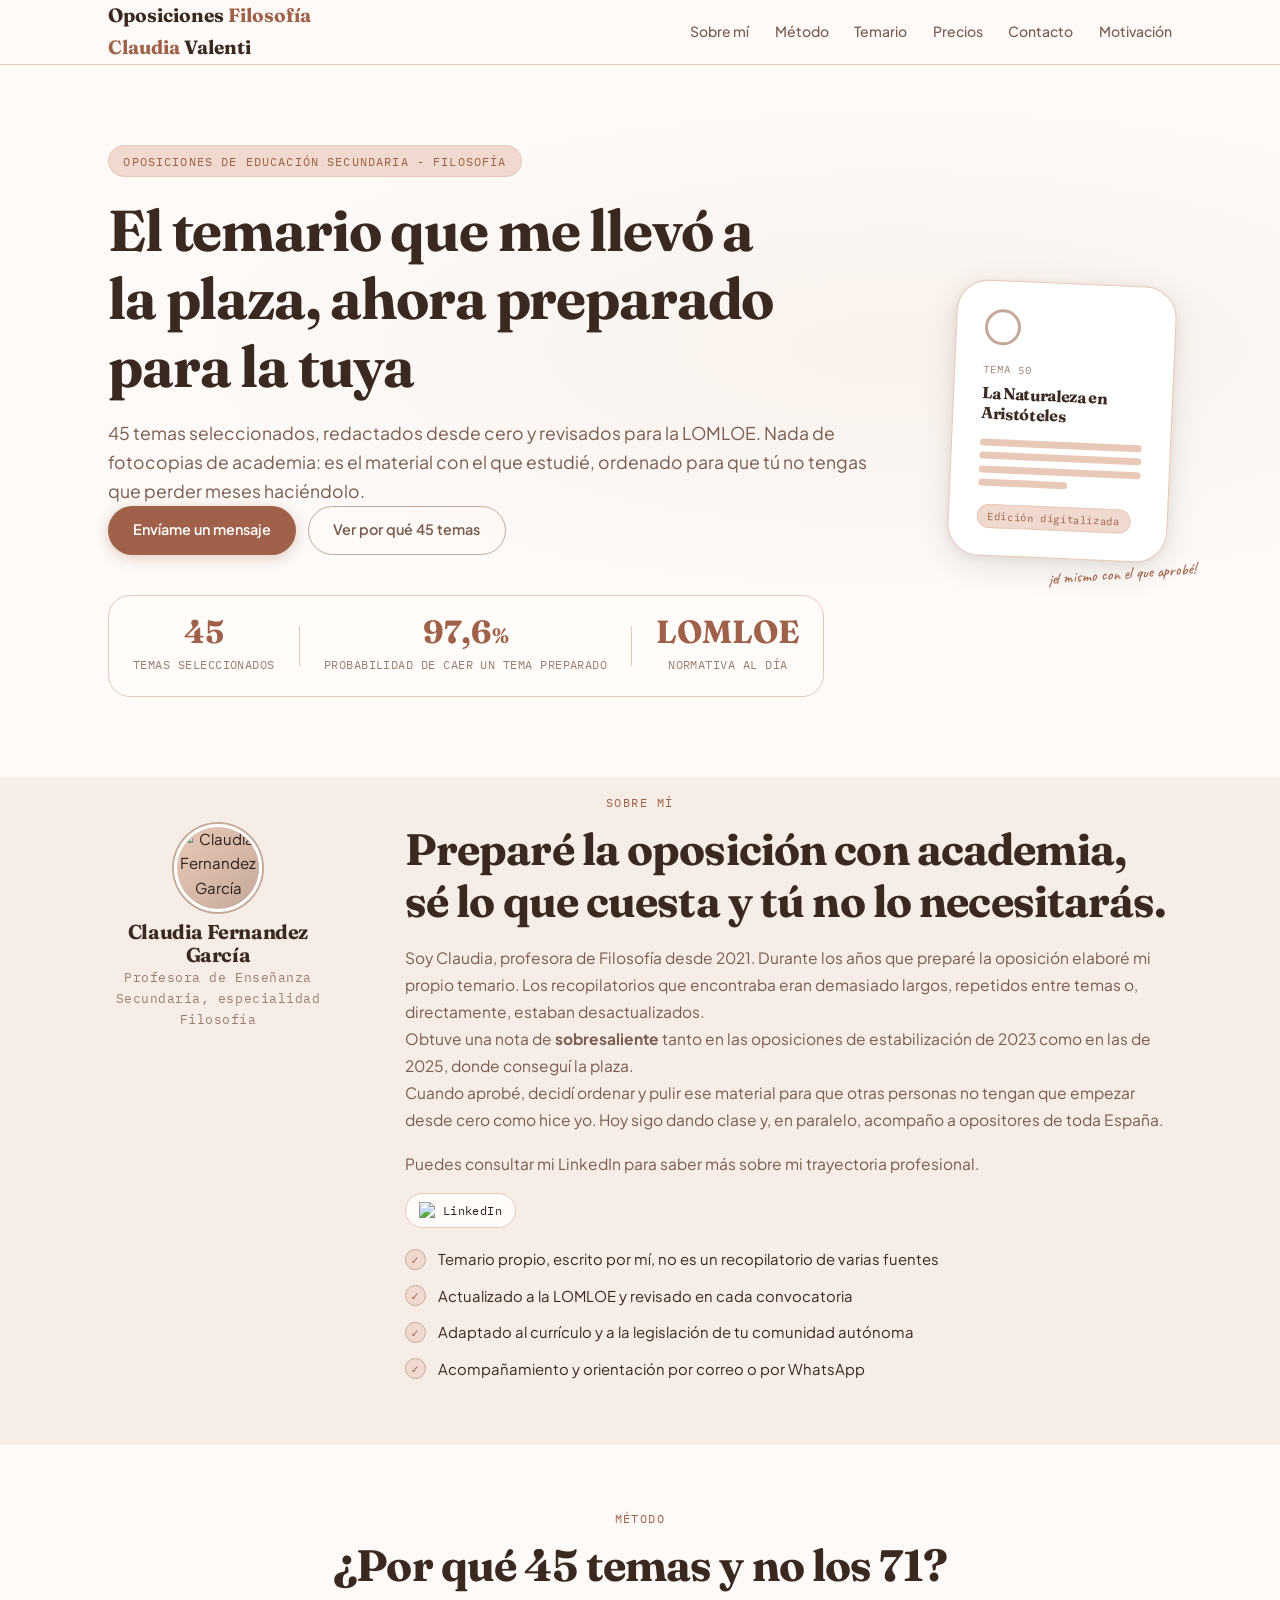
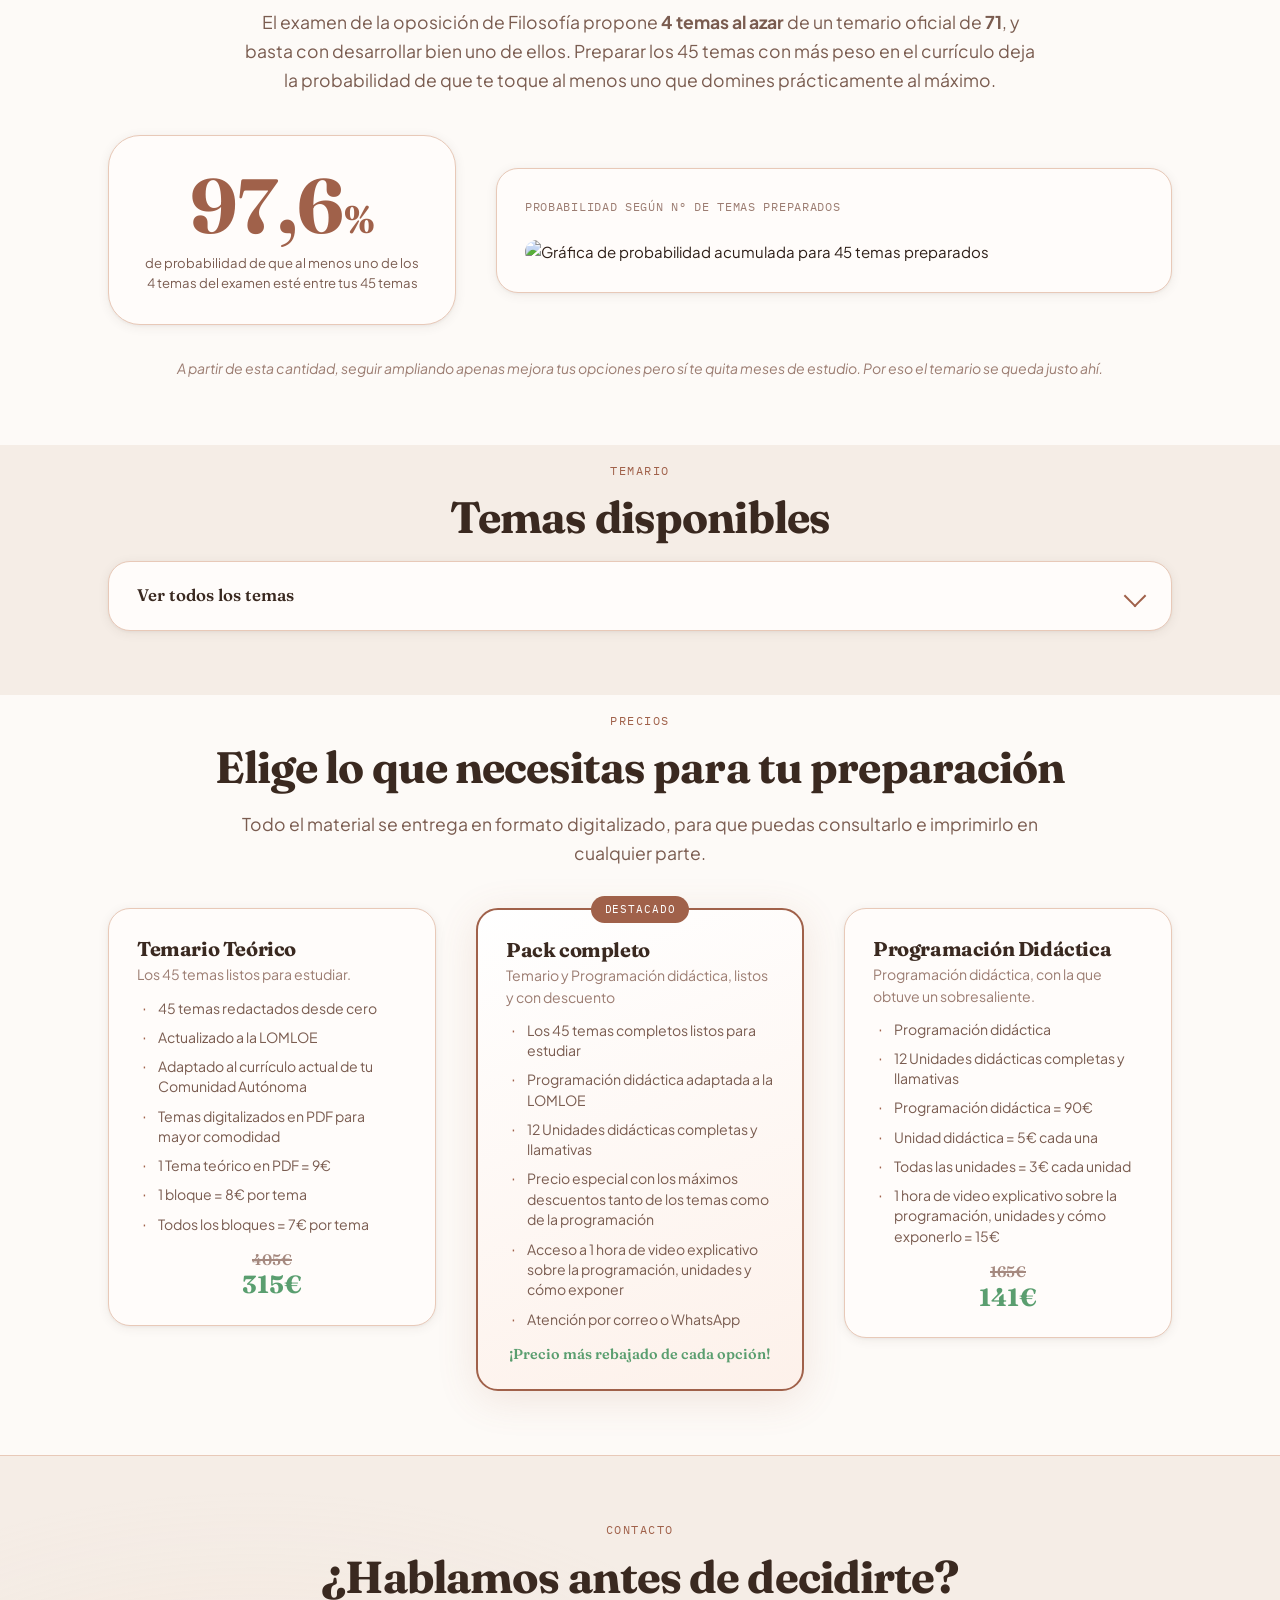
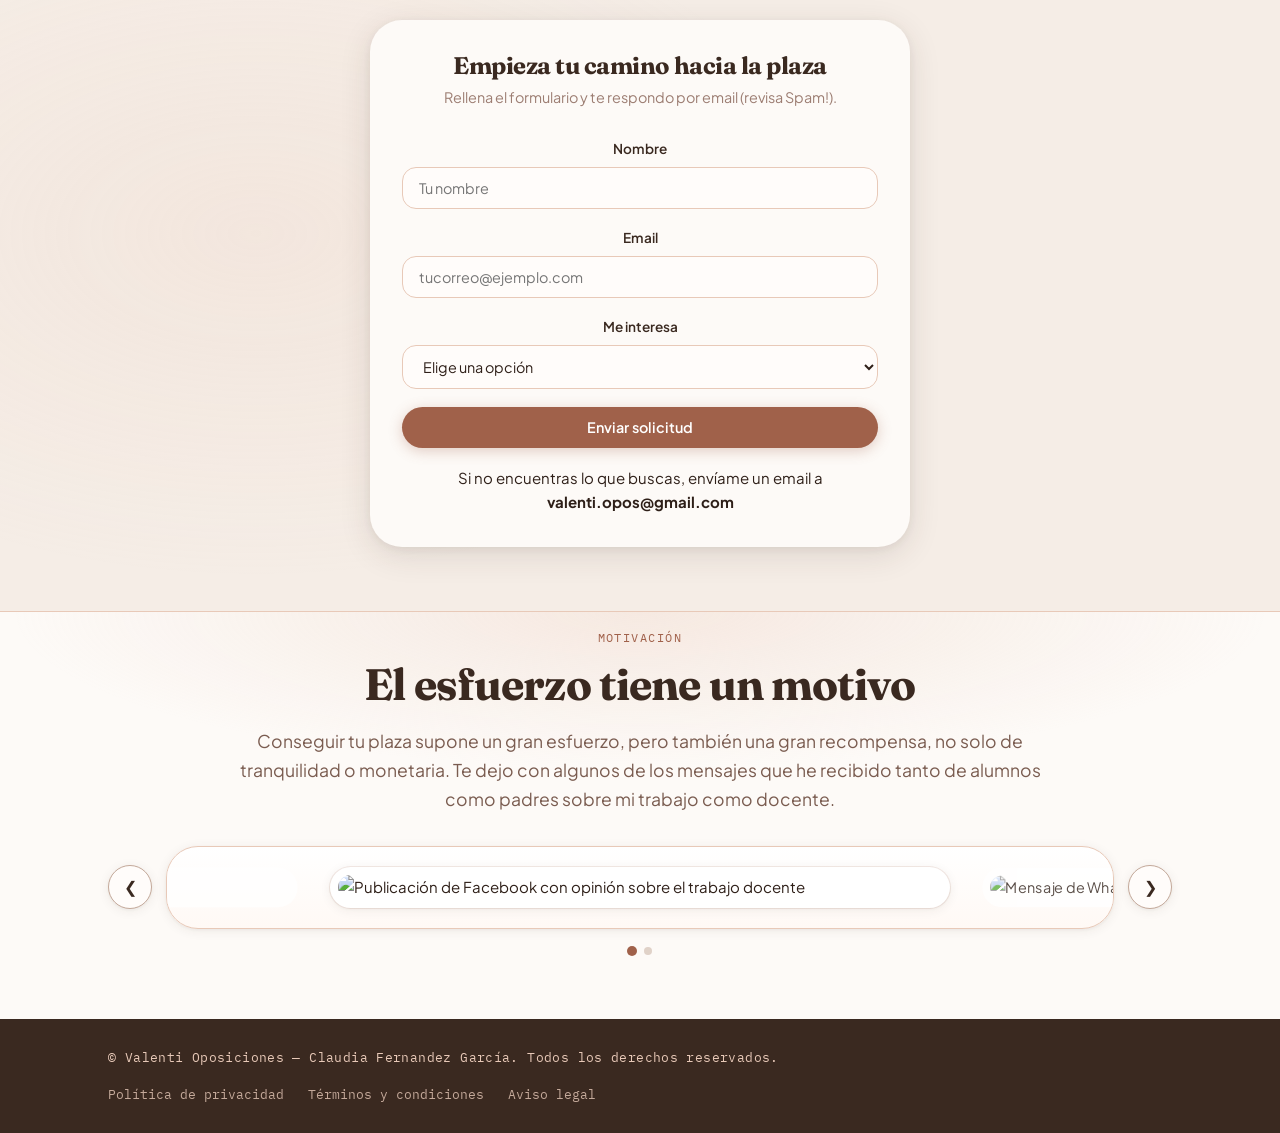
==== index.html @ 6991a74c "form en web" ====
<!DOCTYPE html>
<html lang="es">
<head>
  <meta charset="UTF-8">
  <meta name="viewport" content="width=device-width, initial-scale=1.0">
  <title>Valenti Oposiciones — Temario de Filosofía para Secundaria</title>
  <link rel="icon" type="image/png" href="assets/phi%20favicon.png">
  <link rel="preconnect" href="https://fonts.googleapis.com">
  <link rel="preconnect" href="https://fonts.gstatic.com" crossorigin>
  <link href="https://fonts.googleapis.com/css2?family=Fraunces:ital,opsz,wght@0,9..144,400;0,9..144,600;0,9..144,700;1,9..144,500&family=Plus+Jakarta+Sans:ital,wght@0,400;0,500;0,600;0,700;1,500&family=IBM+Plex+Mono:wght@400;500;600&family=Caveat:wght@500;700&display=swap" rel="stylesheet">
  <link rel="stylesheet" href="styles.css">
</head>
<body>

  <!-- NAVBAR -->
  <header class="navbar">
    <div class="container navbar__inner">
      <a href="#top" class="logo">Oposiciones<span> Filosofía</span><br><span>Claudia</span> Valenti</a>
      <input type="checkbox" id="menu-toggle" class="menu-toggle">
      <label for="menu-toggle" class="hamburger" aria-label="Abrir menú">
        <span></span><span></span><span></span>
      </label>
      <nav class="nav-links">
        <a href="#sobre-mi">Sobre mí</a>
        <a href="#metodo">Método</a>
        <a href="#temario">Temario</a>
        <a href="#precios">Precios</a>
        <a href="#contacto">Contacto</a>
        <a href="#motivacion">Motivación</a>
      </nav>
    </div>
  </header>

  <main>
    <!-- HERO -->
    <section class="hero" id="top">
      <div class="container hero__inner">
        <div class="hero__content">
          <span class="badge">Oposiciones de Educación Secundaria - Filosofía</span>
          <h1 class="hero__title">El temario que me llevó a la plaza, ahora preparado para la tuya</h1>
          <p class="lead">
            45 temas seleccionados, redactados desde cero y revisados para la LOMLOE.
            Nada de fotocopias de academia: es el material con el que estudié,
            ordenado para que tú no tengas que perder meses haciéndolo.
          </p>
          <div class="hero__actions">
            <a href="#contacto" class="btn btn--primary">Envíame un mensaje</a>
            <a href="#metodo" class="btn btn--ghost">Ver por qué 45 temas</a>
          </div>
          <div class="stats">
            <div class="stat">
              <span class="stat__value">45</span>
              <span class="stat__label">temas seleccionados</span>
            </div>
            <div class="stat-divider" aria-hidden="true"></div>
            <div class="stat">
              <span class="stat__value">97,6<small>%</small></span>
              <span class="stat__label">Probabilidad de caer un tema preparado</span>
            </div>
            <div class="stat-divider" aria-hidden="true"></div>
            <div class="stat">
              <span class="stat__value">LOMLOE</span>
              <span class="stat__label">normativa al día</span>
            </div>
          </div>
        </div>

        <div class="hero__visual" aria-hidden="true">
          <div class="ficha ficha--tilted">
            <div class="ficha__ring"></div>
            <span class="ficha__eyebrow">Tema 50</span>
            <h3 class="ficha__title">La Naturaleza en Aristóteles</h3>
            <p class="ficha__lines">
              <span></span><span></span><span></span><span class="short"></span>
            </p>
            <span class="ficha__tag">Edición digitalizada</span>
          </div>
          <span class="hand-note" style="bottom:-1.8rem;right:-1.5rem;transform:rotate(-4deg)">¡el mismo con el que aprobé!</span>
        </div>
      </div>
    </section>

    <!-- SOBRE MÍ -->
    <section class="section section--soft section--tight-top" id="sobre-mi">
      <p class="eyebrow">Sobre Mí</p>
      <div class="container about">
        <div class="about__person">
          <div class="avatar">
            <img src="assets/filoclaus.jpg" alt="Claudia Fernandez García">
          </div>
          <div>
            <h2 class="about__name">Claudia Fernandez García</h2>
            <p class="about__meta">Profesora de Enseñanza Secundaria, especialidad Filosofía</p>
          </div>
        </div>

        <div class="about__content">
          <h2 class="section__title">Preparé la oposición con academia, sé lo que cuesta y tú no lo necesitarás.</h2>
          <p class="about__bio">
            Soy Claudia, profesora de Filosofía desde 2021. Durante los años que
            preparé la oposición elaboré mi propio temario. Los recopilatorios
            que encontraba eran demasiado largos, repetidos entre temas o, directamente,
            estaban desactualizados.<br>
            Obtuve una nota de <b>sobresaliente</b> tanto en las oposiciones de estabilización de 2023
            como en las de 2025, donde conseguí la plaza.<br>
            Cuando aprobé, decidí ordenar y pulir ese material
            para que otras personas no tengan que empezar desde cero como hice yo.
            Hoy sigo dando clase y, en paralelo, acompaño a opositores de toda España.
          </p>
          <p class="about__bio">Puedes consultar mi LinkedIn para saber más sobre mi trayectoria profesional.</p>
          <a class="about__linkedin" href="https://www.linkedin.com/in/claudiafernandezgarcia/" target="_blank" rel="noopener noreferrer">
            <img src="assets/linkedin%20logo.webp" alt="Logo de LinkedIn">
            <span>LinkedIn</span>
          </a>
          <ul class="checklist">
            <li><span class="icon-check" aria-hidden="true">✓</span>Temario propio, escrito por mí, no es un recopilatorio de varias fuentes</li>
            <li><span class="icon-check" aria-hidden="true">✓</span>Actualizado a la LOMLOE y revisado en cada convocatoria</li>
            <li><span class="icon-check" aria-hidden="true">✓</span>Adaptado al currículo y a la legislación de tu comunidad autónoma</li>
            <li><span class="icon-check" aria-hidden="true">✓</span>Acompañamiento y orientación por correo o por WhatsApp</li>
          </ul>
        </div>
      </div>
    </section>

    <!-- MÉTODO -->
    <section class="section" id="metodo">
      <div class="container">
        <p class="eyebrow">Método</p>
        <h2 class="section__title section__title--center">¿Por qué 45 temas y no los 71?</h2>
        <p class="lead lead--center">
          El examen de la oposición de Filosofía propone <strong>4 temas al azar</strong> de
          un temario oficial de <strong>71</strong>, y basta con desarrollar bien uno de ellos.
          Preparar los 45 temas con más peso en el currículo deja la probabilidad de que te toque al menos uno que domines
          prácticamente al máximo.
        </p>

        <div class="probability">
          <div class="highlight-box">
            <span class="highlight-box__figure">97,6<small>%</small></span>
            <span class="highlight-box__caption">de probabilidad de que al menos uno de los<br>4 temas del examen esté entre tus 45 temas</span>
          </div>
          <div class="card">
            <p class="card__label">Probabilidad según nº de temas preparados</p>
            <img
              class="chart-img"
              src="assets/grafica-45-temas.png"
              alt="Gráfica de probabilidad acumulada para 45 temas preparados"
              loading="lazy">
          </div>
        </div>

        <p class="footnote">
          A partir de esta cantidad, seguir ampliando apenas mejora tus opciones
          pero sí te quita meses de estudio. Por eso el temario se queda justo ahí.
        </p>
      </div>
    </section>

    <!-- TEMARIO -->
    <section class="section section--soft section--tight-top" id="temario">
      <div class="container">
        <p class="eyebrow">Temario</p>
        <h2 class="section__title section__title--center">Temas disponibles</h2>

        <details class="temario">
          <summary class="temario__trigger">
            Ver todos los temas
            <span class="temario__arrow" aria-hidden="true"></span>
          </summary>

          <ol class="temario__lista">
            <li class="temario__bloque">Bloque 1</li>
            <li class="tema"><span class="tema__num">3</span><span class="tema__titulo">La comunicación humana y el lenguaje: lenguaje natural y lenguajes formales.</span><span class="tema__check" aria-label="Incluido">✓</span></li>
            <li class="tema"><span class="tema__num">4</span><span class="tema__titulo">Sentido y referencia. Teorías del significado.</span><span class="tema__check" aria-label="Incluido">✓</span></li>

            <li class="temario__bloque">Bloque 2</li>
            <li class="tema"><span class="tema__num">5</span><span class="tema__titulo">De la lógica clásica a la lógica simbólica.</span><span class="tema__check" aria-label="Incluido">✓</span></li>
            <li class="tema"><span class="tema__num">11</span><span class="tema__titulo">Conocimiento y lenguaje: el problema de los conceptos universales.</span><span class="tema__check" aria-label="Incluido">✓</span></li>
            <li class="tema"><span class="tema__num">14</span><span class="tema__titulo">La Metafísica como problema.</span><span class="tema__check" aria-label="Incluido">✓</span></li>
            <li class="tema"><span class="tema__num">17</span><span class="tema__titulo">Las categorías y los diversos sistemas categoriales.</span><span class="tema__check" aria-label="Incluido">✓</span></li>
            <li class="tema"><span class="tema__num">18</span><span class="tema__titulo">Los distintos planteamientos en torno al concepto de sustancia. Valoración crítica del principio de causalidad.</span><span class="tema__check" aria-label="Incluido">✓</span></li>
            <li class="tema"><span class="tema__num">20</span><span class="tema__titulo">El debate histórico en torno a la relación entre la fe y la razón.</span><span class="tema__check" aria-label="Incluido">✓</span></li>
            <li class="tema"><span class="tema__num">24</span><span class="tema__titulo">La antropología como campo de estudio. Diversas concepciones de la antropología.</span><span class="tema__check" aria-label="Incluido">✓</span></li>
            <li class="tema"><span class="tema__num">25</span><span class="tema__titulo">La antropogénesis: naturaleza y cultura.</span><span class="tema__check" aria-label="Incluido">✓</span></li>
            <li class="tema"><span class="tema__num">26</span><span class="tema__titulo">Las distintas concepciones de la Psicología como ciencia.</span><span class="tema__check" aria-label="Incluido">✓</span></li>

            <li class="temario__bloque">Bloque 4</li>
            <li class="tema"><span class="tema__num">32</span><span class="tema__titulo">Origen y naturaleza en la sociedad.</span><span class="tema__check" aria-label="Incluido">✓</span></li>
            <li class="tema"><span class="tema__num">41</span><span class="tema__titulo">Éticas materiales y Éticas formales.</span><span class="tema__check" aria-label="Incluido">✓</span></li>
            <li class="tema"><span class="tema__num">43</span><span class="tema__titulo">Principales problemas éticos en la actividad científica y técnica y en la convivencia social de nuestro tiempo.</span><span class="tema__check" aria-label="Incluido">✓</span></li>

            <li class="temario__bloque">Bloque 5</li>
            <li class="tema"><span class="tema__num">46</span><span class="tema__titulo">La historia de la filosofía como problema filosófico.</span><span class="tema__check" aria-label="Incluido">✓</span></li>
            <li class="tema"><span class="tema__num">47</span><span class="tema__titulo">Los modelos de explicación racional en los presocráticos.</span><span class="tema__check" aria-label="Incluido">✓</span></li>
            <li class="tema"><span class="tema__num">48</span><span class="tema__titulo">El debate ético-político en Sócrates y los sofistas.</span><span class="tema__check" aria-label="Incluido">✓</span></li>
            <li class="tema"><span class="tema__num">49</span><span class="tema__titulo">La justicia en la Polis como objetivo de la filosofía de Platón.</span><span class="tema__check" aria-label="Incluido">✓</span></li>
            <li class="tema"><span class="tema__num">50</span><span class="tema__titulo">La Naturaleza en Aristóteles.</span><span class="tema__check" aria-label="Incluido">✓</span></li>
            <li class="tema"><span class="tema__num">51</span><span class="tema__titulo">El desarrollo de la ciencia en el pensamiento helenístico.</span><span class="tema__check" aria-label="Incluido">✓</span></li>
            <li class="tema"><span class="tema__num">52</span><span class="tema__titulo">La síntesis escolástica de Santo Tomás de Aquino.</span><span class="tema__check" aria-label="Incluido">✓</span></li>
            <li class="tema"><span class="tema__num">53</span><span class="tema__titulo">El nominalismo y la ciencia del siglo XIV.</span><span class="tema__check" aria-label="Incluido">✓</span></li>
            <li class="tema"><span class="tema__num">54</span><span class="tema__titulo">La revolución científica. Galileo y Newton.</span><span class="tema__check" aria-label="Incluido">✓</span></li>
            <li class="tema"><span class="tema__num">55</span><span class="tema__titulo">El método cartesiano.</span><span class="tema__check" aria-label="Incluido">✓</span></li>
            <li class="tema"><span class="tema__num">56</span><span class="tema__titulo">El sujeto ético-político en Spinoza.</span><span class="tema__check" aria-label="Incluido">✓</span></li>
            <li class="tema"><span class="tema__num">57</span><span class="tema__titulo">Ciencia y conocimiento en Leibniz.</span><span class="tema__check" aria-label="Incluido">✓</span></li>
            <li class="tema"><span class="tema__num">58</span><span class="tema__titulo">El empirismo y las ciencias morales: Locke y Hume.</span><span class="tema__check" aria-label="Incluido">✓</span></li>
            <li class="tema"><span class="tema__num">59</span><span class="tema__titulo">El uso teórico de la razón en Kant.</span><span class="tema__check" aria-label="Incluido">✓</span></li>
            <li class="tema"><span class="tema__num">60</span><span class="tema__titulo">El uso práctico de la razón en Kant.</span><span class="tema__check" aria-label="Incluido">✓</span></li>

            <li class="temario__bloque">Bloque 6</li>
            <li class="tema"><span class="tema__num">61</span><span class="tema__titulo">La filosofía de Hegel: sujeto, sistema y estado.</span><span class="tema__check" aria-label="Incluido">✓</span></li>
            <li class="tema"><span class="tema__num">62</span><span class="tema__titulo">El positivismo y el avance científico del siglo XIX.</span><span class="tema__check" aria-label="Incluido">✓</span></li>
            <li class="tema"><span class="tema__num">63</span><span class="tema__titulo">La crítica de Marx al capitalismo y su influjo en la historia del pensamiento occidental.</span><span class="tema__check" aria-label="Incluido">✓</span></li>
            <li class="tema"><span class="tema__num">64</span><span class="tema__titulo">Nietzsche y la crisis de la cultura occidental.</span><span class="tema__check" aria-label="Incluido">✓</span></li>
            <li class="tema"><span class="tema__num">65</span><span class="tema__titulo">La fenomenología de E. Husserl.</span><span class="tema__check" aria-label="Incluido">✓</span></li>
            <li class="tema"><span class="tema__num">66</span><span class="tema__titulo">Freud: el psicoanálisis como crítica de la cultura occidental.</span><span class="tema__check" aria-label="Incluido">✓</span></li>
            <li class="tema"><span class="tema__num">67</span><span class="tema__titulo">El problema del ser en Heidegger y en las filosofías de la existencia.</span><span class="tema__check" aria-label="Incluido">✓</span></li>
            <li class="tema"><span class="tema__num">68</span><span class="tema__titulo">L. Wittgenstein y B. Russell: la corriente analítica de la filosofía.</span><span class="tema__check" aria-label="Incluido">✓</span></li>
            <li class="tema"><span class="tema__num">69</span><span class="tema__titulo">Razón y sociedad en la escuela de Frankfurt y en K.R. Popper.</span><span class="tema__check" aria-label="Incluido">✓</span></li>
            <li class="tema"><span class="tema__num">70</span><span class="tema__titulo">Ortega y Gasset y la filosofía del exilio español.</span><span class="tema__check" aria-label="Incluido">✓</span></li>
            <li class="tema"><span class="tema__num">71</span><span class="tema__titulo">La filosofía de "fin de siglo": hermenéutica y postmodernidad.</span><span class="tema__check" aria-label="Incluido">✓</span></li>
          </ol>
        </details>
      </div>
    </section>

    <!-- PRECIOS -->
    <section class="section section--tight-top" id="precios">
      <div class="container">
        <p class="eyebrow">Precios</p>
        <h2 class="section__title section__title--center">Elige lo que necesitas para tu preparación</h2>
        <p class="lead lead--center">
          Todo el material se entrega en formato digitalizado, para que puedas
          consultarlo e imprimirlo en cualquier parte.
        </p>
        <div class="pricing-grid">
          <article class="card">
            <h3 class="card__name">Temario Teórico</h3>
            <p class="card__desc">Los 45 temas listos para estudiar.</p>
            <ul class="feature-list">
              <li>45 temas redactados desde cero</li>
              <li>Actualizado a la LOMLOE</li>
              <li>Adaptado al currículo actual de tu Comunidad Autónoma</li>
              <li>Temas digitalizados en PDF para mayor comodidad</li>
              <li>1 Tema teórico en PDF = 9€</li>
              <li>1 bloque = 8€ por tema</li>
              <li>Todos los bloques = 7€ por tema</li>
            </ul>
            <p class="price price--old">405€</p>
            <p class="price price--new">315€</p>
          </article>

          <article class="card card--featured">
            <span class="card__badge">Destacado</span>
            <h3 class="card__name">Pack completo</h3>
            <p class="card__desc">Temario y Programación didáctica, listos y con descuento</p>
            <ul class="feature-list">
              <li>Los 45 temas completos listos para estudiar</li>
              <li>Programación didáctica adaptada a la LOMLOE</li>
              <li>12 Unidades didácticas completas y llamativas</li>
              <li>Precio especial con los máximos descuentos tanto de los temas como de la programación</li>
              <li>Acceso a 1 hora de video explicativo sobre la programación, unidades y cómo exponer</li>
              <li>Atención por correo o WhatsApp</li>
            </ul>
            <p class="price price--highlight">¡Precio más rebajado de cada opción!</p>
          </article>

          <article class="card">
            <h3 class="card__name">Programación Didáctica</h3>
            <p class="card__desc">Programación didáctica, con la que obtuve un sobresaliente.</p>
            <ul class="feature-list">
              <li>Programación didáctica</li>
              <li>12 Unidades didácticas completas y llamativas</li>
              <li>Programación didáctica = 90€</li>
              <li>Unidad didáctica = 5€ cada una</li>
              <li>Todas las unidades = 3€ cada unidad</li>
              <li>1 hora de video explicativo sobre la programación, unidades y cómo exponerlo = 15€</li>
            </ul>
            <p class="price price--old">165€</p>
            <p class="price price--new">141€</p>
          </article>
        </div>
      </div>
    </section>

    <!-- CONTACTO -->
    <section class="contacto" id="contacto">
      <div class="container contacto__inner">
        <p class="eyebrow">Contacto</p>
        <h2 class="contacto__title">¿Hablamos antes de decidirte?</h2>

        <div class="contacto__form-panel">
          <div class="modal">
            <div id="modal-form-wrap">
              <h2 class="modal__title modal__title--center">Empieza tu camino hacia la plaza</h2>
              <p class="modal__subtitle">Rellena el formulario y te respondo por email (revisa Spam!).</p>

              <form
                id="contacto-form"
                action="https://api.web3forms.com/submit"
                method="POST"
                class="modal-form"
              >
                <div class="form-group">
                  <label for="f-nombre">Nombre</label>
                  <input type="text" id="f-nombre" name="nombre" placeholder="Tu nombre" required>
                </div>
                <div class="form-group">
                  <label for="f-email">Email</label>
                  <input type="email" id="f-email" name="email" placeholder="tucorreo@ejemplo.com" required>
                </div>
                <div class="form-group">
                  <label for="f-interes">Me interesa</label>
                  <select id="f-interes" name="producto" required>
                    <option value="" disabled selected hidden>Elige una opción</option>
                    <option value="Temario">Temario completo</option>
                    <option value="programación">Programación Didáctica</option>
                    <option value="Pack completo">Pack completo</option>
                    <option value="Otro">Otro</option>
                  </select>
                </div>
                <div class="form-group" id="f-comentario-group" style="display: none;">
                  <label for="f-comentario">Comentario</label>
                  <textarea id="f-comentario" name="comentario" rows="4" maxlength="500" placeholder="Escribe aquí cualquier detalle adicional..."></textarea>
                  <span class="form-counter" id="f-comentario-counter">0 / 500</span>
                </div>
                <input type="hidden" name="access_key" value="316674b7-7df1-4888-a75e-f0556bceaf0a">
                <input type="hidden" name="subject" value="Nueva solicitud — OposFilosofía">
                <button type="submit" class="btn btn--primary btn--full" id="btn-submit">Enviar solicitud</button>
                <p class="form-group__label">Si no encuentras lo que buscas, envíame un email a <strong>valenti.opos@gmail.com</strong></p>
              </form>
            </div>

            <div class="modal-confirm" id="modal-confirm" style="display:none;">
              <div class="modal-confirm__icon">✓</div>
              <h2 class="modal__title">¡Mensaje enviado!</h2>
              <p class="modal__subtitle">Te respondo por correo con toda la información sobre tu selección (revisa Spam!).</p>
              <button type="button" class="btn btn--primary btn--full" style="margin-top:1rem;" onclick="document.getElementById('modal-form-wrap').style.display='block'; document.getElementById('modal-confirm').style.display='none'; document.getElementById('contacto-form').reset(); document.getElementById('btn-submit').textContent='Enviar solicitud'; document.getElementById('btn-submit').disabled=false; document.getElementById('f-interes').value=''; document.getElementById('f-comentario-group').style.display='none'; document.getElementById('f-comentario').value=''; document.getElementById('f-comentario-counter').textContent='0 / 500';">Cerrar</button>
            </div>
          </div>
        </div>
      </div>
    </section>

    <!-- MOTIVACIÓN -->
    <section class="section section--soft section--tight-top motivation" id="motivacion">
      <div class="container">
        <p class="eyebrow">Motivación</p>
        <h2 class="section__title section__title--center">El esfuerzo tiene un motivo</h2>
        <p class="lead lead--center">
          Conseguir tu plaza supone un gran esfuerzo, pero también una gran recompensa, no solo de tranquilidad o monetaria.
          Te dejo con algunos de los mensajes que he recibido tanto de alumnos como padres sobre mi trabajo como docente.
        </p>

        <div class="carousel" aria-label="Carrusel de opiniones recibidas">
          <button type="button" class="carousel__btn carousel__btn--prev" id="carousel-prev" aria-label="Imagen anterior">&#10094;</button>
          <div class="carousel__viewport" id="carousel-viewport">
            <div class="carousel__track" id="carousel-track">
              <figure class="carousel__item" data-index="1">
                <img src="assets/Facebook clau opinion.png" alt="Publicación de Facebook con opinión sobre el trabajo docente">
              </figure>
              <figure class="carousel__item" data-index="2">
                <img src="assets/wasap clau opinion.png" alt="Mensaje de WhatsApp con opinión sobre el trabajo docente">
              </figure>
            </div>
          </div>
          <button type="button" class="carousel__btn carousel__btn--next" id="carousel-next" aria-label="Imagen siguiente">&#10095;</button>
          <div class="carousel__dots" id="carousel-dots">
            <button class="carousel__dot carousel__dot--active" data-slide="0" aria-label="Ir a imagen 1"></button>
            <button class="carousel__dot" data-slide="1" aria-label="Ir a imagen 2"></button>
          </div>
        </div>
      </div>
    </section>
  </main>

  <!-- FOOTER -->
  <footer class="footer">
    <div class="container footer__inner">
      <p>&copy; Valenti Oposiciones — Claudia Fernandez García. Todos los derechos reservados.</p>
      <div class="footer__links">
        <a href="#">Política de privacidad</a>
        <a href="#">Términos y condiciones</a>
        <a href="#">Aviso legal</a>
      </div>
    </div>
  </footer>

  <script>
    // Active nav highlight
    const navLinks = document.querySelectorAll('.nav-links a');
    const sections = Array.from(document.querySelectorAll('main section[id], section[id]'));
    const setActiveNav = () => {
      let current = 'top';
      const offset = window.innerHeight * 0.28;
      sections.forEach(s => { if (s.getBoundingClientRect().top <= offset) current = s.id; });
      navLinks.forEach(a => a.classList.toggle('active', a.getAttribute('href') === `#${current}`));
    };
    window.addEventListener('scroll', setActiveNav, { passive: true });
    window.addEventListener('load', setActiveNav);
    window.addEventListener('resize', setActiveNav);

    // Contact form
    const form      = document.getElementById('contacto-form');
    const formWrap  = document.getElementById('modal-form-wrap');
    const confirm   = document.getElementById('modal-confirm');
    const btnSubmit = document.getElementById('btn-submit');
    const select    = document.getElementById('f-interes');
    const textarea  = document.getElementById('f-comentario');
    const textareaGroup = document.getElementById('f-comentario-group');
    const counter   = document.getElementById('f-comentario-counter');

    function toggleComentario() {
      const show = select.value === 'Otro';
      textareaGroup.style.display = show ? 'flex' : 'none';
      textarea.required = show;
      if (!show) {
        textarea.value = '';
        counter.textContent = '0 / 500';
      }
    }

    textarea.addEventListener('input', () => {
      counter.textContent = `${textarea.value.length} / 500`;
    });

    select.addEventListener('change', toggleComentario);
    toggleComentario();

    form.addEventListener('submit', async e => {
      e.preventDefault();
      btnSubmit.textContent = 'Enviando...';
      btnSubmit.disabled = true;
      try {
        const res = await fetch(form.action, { method: 'POST', body: new FormData(form), headers: { 'Accept': 'application/json' } });
        if (res.ok) {
          formWrap.style.display = 'none';
          confirm.style.display  = 'block';
          form.reset();
          toggleComentario();
        } else {
          btnSubmit.textContent = 'Error al enviar. Inténtalo de nuevo.';
          btnSubmit.disabled = false;
        }
      } catch {
        btnSubmit.textContent = 'Error de conexión. Inténtalo de nuevo.';
        btnSubmit.disabled = false;
      }
    });


  </script>

  <script>
    // Carousel
    (function () {
      const track    = document.getElementById('carousel-track');
      const viewport = document.getElementById('carousel-viewport');
      const prevBtn  = document.getElementById('carousel-prev');
      const nextBtn  = document.getElementById('carousel-next');
      const dotsEl   = document.getElementById('carousel-dots');
      if (!track || !viewport) return;

      const realItems = Array.from(track.querySelectorAll('.carousel__item'));
      const total     = realItems.length;
      if (!total) return;

      // Clone first/last for infinite loop
      const firstClone = realItems[0].cloneNode(true);
      const lastClone  = realItems[total - 1].cloneNode(true);
      [firstClone, lastClone].forEach(c => { c.setAttribute('aria-hidden', 'true'); });
      track.insertBefore(lastClone, realItems[0]);
      track.appendChild(firstClone);

      const items = Array.from(track.querySelectorAll('.carousel__item'));
      let current = 1, autoTimer = null, resetTimer = null, initialized = false;

      const logicalIdx = p => p <= 0 ? total - 1 : p >= total + 1 ? 0 : p - 1;

      function scrollTo(idx, smooth) {
        const item = items[idx];
        if (!item) return;
        const maxLeft  = Math.max(0, track.scrollWidth - viewport.clientWidth);
        const itemW    = item.getBoundingClientRect().width || item.offsetWidth;
        const target   = Math.max(0, Math.min(item.offsetLeft - (viewport.clientWidth - itemW) / 2, maxLeft));
        requestAnimationFrame(() => viewport.scrollTo({ left: target, behavior: smooth === false ? 'auto' : 'smooth' }));
      }

      function markState() {
        const active = logicalIdx(current);
        items.forEach((item, i) => {
          const li = logicalIdx(i);
          item.classList.toggle('carousel__item--active', i === current);
          item.classList.toggle('carousel__item--adjacent', li === (active - 1 + total) % total || li === (active + 1) % total);
        });
        if (dotsEl) {
          dotsEl.querySelectorAll('.carousel__dot').forEach((d, i) => d.classList.toggle('carousel__dot--active', i === active));
        }
      }

      function settleEdge(idx) {
        if (resetTimer) clearTimeout(resetTimer);
        if (idx === 0)         resetTimer = setTimeout(() => { current = total;     scrollTo(current, false); markState(); }, 620);
        else if (idx === total + 1) resetTimer = setTimeout(() => { current = 1;    scrollTo(current, false); markState(); }, 620);
      }

      function goTo(idx, smooth) {
        current = idx;
        scrollTo(current, smooth);
        markState();
        settleEdge(current);
      }

      function initCarousel() {
        if (initialized) return;
        initialized = true;
        requestAnimationFrame(() => { goTo(1, false); requestAnimationFrame(() => goTo(1, false)); });
      }

      const startAuto = () => { stopAuto(); autoTimer = setInterval(() => goTo(current + 1), 6500); };
      const stopAuto  = () => { if (autoTimer) { clearInterval(autoTimer); autoTimer = null; } };

      prevBtn.addEventListener('click', () => { goTo(current - 1, true); stopAuto(); startAuto(); });
      nextBtn.addEventListener('click', () => { goTo(current + 1, true); stopAuto(); startAuto(); });
      if (dotsEl) dotsEl.querySelectorAll('.carousel__dot').forEach((d, i) => d.addEventListener('click', () => { goTo(i + 1, true); stopAuto(); startAuto(); }));

      viewport.addEventListener('mouseenter', stopAuto);
      viewport.addEventListener('mouseleave', startAuto);
      window.addEventListener('resize', () => { if (initialized) scrollTo(current, false); });

      const imgs = Array.from(track.querySelectorAll('img'));
      let pending = imgs.length;
      if (pending) {
        imgs.forEach(img => {
          if (img.complete) { if (!--pending) initCarousel(); }
          else img.addEventListener('load', () => { if (!--pending) initCarousel(); }, { once: true });
        });
      } else initCarousel();

      window.addEventListener('load', () => { initCarousel(); startAuto(); }, { once: true });
    })();
  </script>
</body>
</html>
---- styles.css ----
/* =====================================================
   OposFilosofía — Hoja de estilos (simplificada)
   ===================================================== */

/* ── TOKENS ── */
:root {
  --clr-bg:        #FDFAF7;
  --clr-bg-soft:   #F5EDE6;
  --clr-bg-card:   #FFFCFA;
  --clr-rose:      #E8C9B8;
  --clr-rose-mid:  #C4A99A;
  --clr-brown:     #7A5C50;
  --clr-brown-dk:  #3A2920;
  --clr-text:      #2E1F18;
  --clr-muted:     #9C7D72;
  --clr-accent:    #A0614A;
  --clr-accent-lt: #F0D9CE;
  --clr-green:     #5A9E6F;

  --ff-display: 'Fraunces', Georgia, serif;
  --ff-body:    'Plus Jakarta Sans', system-ui, sans-serif;
  --ff-hand:    'Caveat', cursive;
  --ff-mono:    'IBM Plex Mono', monospace;

  --radius-sm: 6px;
  --radius-md: 14px;
  --radius-lg: 22px;
  --radius-xl: 32px;

  --shadow-card: 0 2px 12px rgba(58,41,32,.07), 0 1px 3px rgba(58,41,32,.05);
  --shadow-lift: 0 8px 32px rgba(58,41,32,.12), 0 2px 8px rgba(58,41,32,.06);

  --max-w: 1160px;
  --gap:   clamp(1.5rem, 4vw, 2.5rem);
}

/* ── RESET ── */
*, *::before, *::after { box-sizing: border-box; margin: 0; padding: 0; }
html {
  scroll-behavior: smooth;
  scroll-padding-top: 88px;
  -webkit-text-size-adjust: 100%;
}
section[id] { scroll-margin-top: 88px; }
body {
  font-family: var(--ff-body);
  background: var(--clr-bg);
  color: var(--clr-text);
  font-size: clamp(15px, 1.1vw, 17px);
  line-height: 1.65;
  -webkit-font-smoothing: antialiased;
}
img, svg { display: block; max-width: 100%; }
a { color: inherit; text-decoration: none; }
ul { list-style: none; }

/* ── UTILIDADES ── */
.container {
  width: min(var(--max-w), 100%);
  margin-inline: auto;
  padding-inline: clamp(1.25rem, 5vw, 3rem);
}

.short { width: 55% !important; } /* helper para ficha */

/* ── TIPOGRAFÍA ── */
h1, h2, h3 {
  font-family: var(--ff-display);
  font-weight: 700;
  line-height: 1.18;
  color: var(--clr-brown-dk);
  letter-spacing: -.02em;
}
.section__title { font-size: clamp(1.75rem, 3.5vw, 2.75rem); }
.section__title--center { text-align: center; }

/* Eyebrow: siempre centrado en esta web */
.eyebrow {
  font-family: var(--ff-mono);
  font-size: .72rem;
  letter-spacing: .13em;
  text-transform: uppercase;
  color: var(--clr-accent);
  display: block;
  text-align: center;
  margin-bottom: .75rem;
}

/* Lead — texto de apoyo bajo títulos */
.lead {
  font-size: clamp(.95rem, 1.4vw, 1.1rem);
  color: var(--clr-brown);
  max-width: 62ch;
  margin-top: 1rem;
}
.lead--center { margin-inline: auto; text-align: center; }

.footnote {
  text-align: center;
  font-size: .88rem;
  color: var(--clr-muted);
  margin-top: 2rem;
  font-style: italic;
}

/* ── BOTONES ── */
.btn {
  display: inline-flex;
  align-items: center;
  gap: .55rem;
  font-family: var(--ff-body);
  font-size: .9rem;
  font-weight: 600;
  padding: .73rem 1.55rem;
  border-radius: 100px;
  cursor: pointer;
  border: none;
  transition: transform .18s, box-shadow .18s, background .18s;
  white-space: nowrap;
}
.btn:hover  { transform: translateY(-1px); }
.btn:active { transform: translateY(0); }
.btn:disabled { opacity: .6; cursor: not-allowed; transform: none; }

.btn--primary {
  background: var(--clr-accent);
  color: #fff;
  box-shadow: 0 3px 14px rgba(160,97,74,.3);
}
.btn--primary:hover { background: var(--clr-brown); box-shadow: 0 5px 20px rgba(122,92,80,.35); }

.btn--ghost {
  background: transparent;
  color: var(--clr-brown);
  border: 1.5px solid var(--clr-rose-mid);
}
.btn--ghost:hover { background: var(--clr-bg-soft); border-color: var(--clr-brown); }

.btn--full { width: 100%; justify-content: center; }

/* ── BADGE ── */
.badge {
  display: inline-block;
  font-family: var(--ff-mono);
  font-size: .72rem;
  letter-spacing: .1em;
  text-transform: uppercase;
  color: var(--clr-accent);
  background: var(--clr-accent-lt);
  border: 1px solid var(--clr-rose);
  border-radius: 100px;
  padding: .35rem .9rem;
  margin-bottom: 1.25rem;
}

/* ── SECCIONES ── */
.section { padding-block: 4rem; }
.section--soft { background: var(--clr-bg-soft); }
.section--tight-top { padding-top: 1rem; }

/* ── CARD (base compartida por pricing y gráfica) ── */
.card {
  background: var(--clr-bg-card);
  border: 1px solid var(--clr-rose);
  border-radius: var(--radius-lg);
  padding: 1.75rem;
  box-shadow: var(--shadow-card);
  transition: box-shadow .2s, transform .2s;
}
.card:hover { box-shadow: var(--shadow-lift); transform: translateY(-2px); }

.card__label {
  font-family: var(--ff-mono);
  font-size: .72rem;
  letter-spacing: .06em;
  text-transform: uppercase;
  color: var(--clr-muted);
  margin-bottom: 1.5rem;
}
.chart-img {
  width: 100%;
  height: auto;
  display: block;
  border-radius: var(--radius-md);
}

/* ── HIGHLIGHT BOX (cifra grande destacada) ── */
.highlight-box {
  background: var(--clr-bg-card);
  border: 1.5px solid var(--clr-rose);
  border-radius: var(--radius-xl);
  padding: 2rem 2.25rem;
  text-align: center;
  min-width: 220px;
  box-shadow: var(--shadow-card);
}
.highlight-box__figure {
  display: block;
  font-family: var(--ff-display);
  font-size: clamp(3.5rem, 6vw, 5rem);
  font-weight: 700;
  color: var(--clr-accent);
  line-height: 1;
  margin-bottom: .5rem;
}
.highlight-box__figure small { font-size: .5em; }
.highlight-box__caption {
  font-size: .82rem;
  color: var(--clr-brown);
  line-height: 1.5;
  display: block;
}

/* ─────────────────────────────────
   NAVBAR
───────────────────────────────── */
.navbar {
  position: sticky;
  top: 0;
  z-index: 100;
  background: rgba(253,250,247,.88);
  backdrop-filter: blur(12px);
  -webkit-backdrop-filter: blur(12px);
  border-bottom: 1px solid var(--clr-rose);
}
.navbar__inner {
  display: flex;
  align-items: center;
  gap: 2rem;
  height: 64px;
}
.logo {
  font-family: var(--ff-display);
  font-weight: 700;
  font-size: 1.2rem;
  color: var(--clr-brown-dk);
  flex-shrink: 0;
}
.logo span { color: var(--clr-accent); }

.nav-links {
  display: flex;
  align-items: center;
  gap: clamp(.75rem, 2vw, 2rem);
  margin-left: auto;
}
.nav-links a {
  font-size: .875rem;
  font-weight: 500;
  color: var(--clr-brown);
  transition: color .15s, background .15s, box-shadow .15s;
}
.nav-links a:hover { color: var(--clr-accent); }

@media (min-width: 641px) {
  .nav-links a.active {
    color: var(--clr-accent);
    background: var(--clr-accent-lt);
    padding: .4rem .7rem;
    border-radius: 999px;
    box-shadow: inset 0 0 0 1px rgba(160,97,74,.14);
  }
}

.menu-toggle { display: none; }
.hamburger   { display: none; }

/* ─────────────────────────────────
   HERO
───────────────────────────────── */
.hero {
  padding-block: 5rem;
  background:
    radial-gradient(ellipse 80% 50% at 70% 40%, #EED9CE44 0%, transparent 70%),
    var(--clr-bg);
}
.hero__inner {
  display: grid;
  grid-template-columns: 1fr auto;
  gap: var(--gap) clamp(2rem, 5vw, 5rem);
  align-items: center;
}
.hero__title {
  font-size: clamp(2.1rem, 4.5vw, 3.6rem);
  max-width: 18ch;
  margin-bottom: 1.1rem;
}
.hero__actions {
  display: flex;
  flex-wrap: wrap;
  gap: .75rem;
  margin-bottom: 2.5rem;
}

/* Stats */
.stats {
  display: flex;
  align-items: center;
  gap: 1.5rem;
  flex-wrap: wrap;
  padding: 1.25rem 1.5rem;
  background: var(--clr-bg-card);
  border: 1px solid var(--clr-rose);
  border-radius: var(--radius-lg);
  width: fit-content;
}
.stat { text-align: center; }
.stat__value {
  display: block;
  font-family: var(--ff-display);
  font-size: clamp(1.4rem, 2.5vw, 2rem);
  font-weight: 700;
  color: var(--clr-accent);
  line-height: 1;
  margin-bottom: .2rem;
}
.stat__value small { font-size: .65em; }
.stat__label {
  font-size: .72rem;
  color: var(--clr-muted);
  font-family: var(--ff-mono);
  letter-spacing: .04em;
  text-transform: uppercase;
}
.stat-divider {
  width: 1px;
  height: 2.5rem;
  background: var(--clr-rose);
}

/* Ficha decorativa */
.hero__visual { position: relative; flex-shrink: 0; }
.ficha {
  background: #fff;
  border: 1px solid var(--clr-rose);
  border-radius: var(--radius-xl);
  padding: 1.75rem;
  width: 220px;
  box-shadow: var(--shadow-lift);
  position: relative;
}
.ficha--tilted { transform: rotate(2.5deg); }
.ficha__ring {
  width: 36px;
  height: 36px;
  border: 3px solid var(--clr-rose-mid);
  border-radius: 50%;
  margin-bottom: 1rem;
}
.ficha__eyebrow {
  font-family: var(--ff-mono);
  font-size: .65rem;
  letter-spacing: .1em;
  text-transform: uppercase;
  color: var(--clr-muted);
  display: block;
  margin-bottom: .3rem;
}
.ficha__title {
  font-family: var(--ff-display);
  font-size: 1rem;
  font-weight: 700;
  color: var(--clr-brown-dk);
  margin-bottom: 1rem;
  line-height: 1.25;
}
.ficha__lines {
  display: flex;
  flex-direction: column;
  gap: .4rem;
  margin-bottom: 1rem;
}
.ficha__lines span {
  display: block;
  height: 7px;
  background: var(--clr-rose);
  border-radius: 4px;
}
.ficha__tag {
  font-family: var(--ff-mono);
  font-size: .65rem;
  letter-spacing: .06em;
  color: var(--clr-accent);
  background: var(--clr-accent-lt);
  padding: .25rem .6rem;
  border-radius: 100px;
  border: 1px solid var(--clr-rose);
}

/* Nota manuscrita — posición via inline style */
.hand-note {
  font-family: var(--ff-hand);
  font-size: 1rem;
  color: var(--clr-accent);
  font-weight: 500;
  position: absolute;
  white-space: nowrap;
}

/* ─────────────────────────────────
   SOBRE MÍ
───────────────────────────────── */
.about {
  display: grid;
  grid-template-columns: 220px 1fr;
  gap: var(--gap) clamp(2rem, 6vw, 5rem);
  align-items: start;
}
.about__person {
  display: flex;
  flex-direction: column;
  align-items: center;
  text-align: center;
  gap: .5rem;
}

.avatar {
  width: 88px;
  height: 88px;
  border-radius: 50%;
  border: 3px solid #fff;
  box-shadow: 0 0 0 2px var(--clr-rose-mid);
  overflow: hidden;
  background: linear-gradient(135deg, var(--clr-rose) 0%, var(--clr-rose-mid) 100%);
  flex-shrink: 0;
}
.avatar img {
  width: 100%;
  height: 100%;
  object-fit: cover;
}
.about__name {
  font-family: var(--ff-display);
  font-size: 1.25rem;
  font-weight: 700;
}
.about__meta {
  font-size: .8rem;
  color: var(--clr-muted);
  font-family: var(--ff-mono);
  letter-spacing: .04em;
}
.about__bio {
  color: var(--clr-brown);
  line-height: 1.75;
  margin-top: 1rem;
  margin-bottom: 1rem;
  font-size: .97rem;
}
.about__linkedin {
  display: flex;
  align-items: center;
  gap: .5rem;
  width: fit-content;
  margin: .15rem 0 1.2rem;
  padding: .45rem .8rem;
  border: 1px solid var(--clr-rose);
  border-radius: 999px;
  background: var(--clr-bg-card);
  font-family: var(--ff-mono);
  font-size: .72rem;
  letter-spacing: .04em;
  transition: transform .18s, box-shadow .18s, border-color .18s;
}
.about__linkedin:hover { transform: translateY(-1px); border-color: var(--clr-rose-mid); box-shadow: var(--shadow-card); }
.about__linkedin img { width: 1rem; height: 1rem; }

/* Checklist */
.checklist { display: flex; flex-direction: column; gap: .75rem; margin-top: .25rem; }
.checklist li {
  display: flex;
  align-items: flex-start;
  gap: .75rem;
  font-size: .93rem;
  color: var(--clr-brown-dk);
}
.icon-check {
  flex-shrink: 0;
  width: 1.3rem;
  height: 1.3rem;
  background: var(--clr-accent-lt);
  border: 1.5px solid var(--clr-rose-mid);
  border-radius: 50%;
  display: grid;
  place-items: center;
  font-size: .65rem;
  color: var(--clr-accent);
  font-weight: 700;
  margin-top: .1rem;
}

/* ─────────────────────────────────
   PROBABILIDAD
───────────────────────────────── */
.probability {
  display: grid;
  grid-template-columns: auto 1fr;
  gap: var(--gap);
  align-items: center;
  margin-top: 2.5rem;
}

/* ─────────────────────────────────
   TEMARIO
───────────────────────────────── */
.temario {
  border: 1px solid var(--clr-rose);
  border-radius: var(--radius-lg);
  background: var(--clr-bg-card);
  overflow: hidden;
  box-shadow: var(--shadow-card);
  margin-top: 1.1rem;
}
.temario__trigger {
  display: flex;
  align-items: center;
  justify-content: space-between;
  padding: 1.25rem 1.75rem;
  font-family: var(--ff-display);
  font-size: 1.05rem;
  font-weight: 600;
  color: var(--clr-brown-dk);
  cursor: pointer;
  list-style: none;
  user-select: none;
  transition: background .15s;
}
.temario__trigger::-webkit-details-marker { display: none; }
.temario__trigger::marker               { content: ''; }
.temario__trigger:hover { background: var(--clr-bg-soft); }

.temario__arrow {
  display: inline-block;
  width: 1rem;
  height: 1rem;
  border-right: 2px solid var(--clr-accent);
  border-bottom: 2px solid var(--clr-accent);
  transform: rotate(45deg);
  transition: transform .25s;
  flex-shrink: 0;
}
details[open] .temario__arrow { transform: rotate(-135deg); }

.temario__lista { border-top: 1px solid var(--clr-rose); padding: .5rem 0; }

.tema {
  display: grid;
  grid-template-columns: 2rem 1fr 1.5rem;
  align-items: center;
  gap: .75rem;
  padding: .65rem 1.75rem;
  font-size: .9rem;
  transition: background .12s;
}
.tema:hover { background: var(--clr-bg-soft); }
.tema__num {
  font-family: var(--ff-mono);
  font-size: .7rem;
  color: var(--clr-muted);
  text-align: right;
}
.tema__titulo { color: var(--clr-brown-dk); line-height: 1.4; }
.tema__check { font-size: 1rem; font-weight: 700; color: var(--clr-green); text-align: center; }

.temario__bloque {
  padding: .6rem 1.75rem;
  font-family: var(--ff-display);
  font-weight: 700;
  font-size: .8rem;
  letter-spacing: .08em;
  text-transform: uppercase;
  color: var(--clr-accent);
  background: var(--clr-bg-soft);
  border-top: 1px solid var(--clr-rose);
  border-bottom: 1px solid var(--clr-rose);
  margin-top: .25rem;
  list-style: none;
}
.temario__bloque:first-child { border-top: none; margin-top: 0; }

/* ─────────────────────────────────
   PRECIOS
───────────────────────────────── */
.pricing-grid {
  display: grid;
  grid-template-columns: repeat(3, 1fr);
  gap: var(--gap);
  align-items: start;
  margin-top: 2.5rem;
}

.card--featured {
  border: 2px solid var(--clr-accent);
  background: linear-gradient(160deg, #fff 0%, #FDF1EA 100%);
  box-shadow: 0 8px 40px rgba(160,97,74,.14);
  position: relative;
}
.card__badge {
  position: absolute;
  top: -14px;
  left: 50%;
  transform: translateX(-50%);
  background: var(--clr-accent);
  color: #fff;
  font-family: var(--ff-mono);
  font-size: .68rem;
  letter-spacing: .08em;
  text-transform: uppercase;
  padding: .3rem .85rem;
  border-radius: 100px;
  white-space: nowrap;
}
.card__name {
  font-family: var(--ff-display);
  font-size: 1.25rem;
  font-weight: 700;
  color: var(--clr-brown-dk);
  margin-bottom: .25rem;
}
.card__desc {
  font-size: .88rem;
  color: var(--clr-muted);
  line-height: 1.5;
}

/* Feature list */
.feature-list {
  display: flex;
  flex-direction: column;
  gap: .55rem;
  padding: .75rem 0;
}
.feature-list li {
  font-size: .88rem;
  color: var(--clr-brown);
  padding-left: 1.3rem;
  position: relative;
  line-height: 1.45;
}
.feature-list li::before {
  content: '·';
  position: absolute;
  left: .3rem;
  color: var(--clr-accent);
  font-size: 1.2em;
  line-height: 1.1;
}

/* Precios */
.price {
  font-family: var(--ff-display);
  display: block;
  text-align: center;
  margin-top: .35rem;
  line-height: 1;
}
.price--old {
  font-size: .95rem;
  font-weight: 600;
  color: var(--clr-muted);
  text-decoration: line-through;
  text-decoration-thickness: 2px;
  opacity: .9;
}
.price--new {
  font-size: 1.55rem;
  font-weight: 700;
  color: var(--clr-green);
}
.price--highlight {
  font-size: .9rem;
  font-weight: 600;
  color: var(--clr-green);
}

/* ─────────────────────────────────
   CONTACTO
───────────────────────────────── */
.contacto {
  background:
    radial-gradient(ellipse 70% 70% at 20% 50%, #EACCBC33 0%, transparent 65%),
    var(--clr-bg-soft);
  padding-block: clamp(2.5rem, 5vw, 4rem);
  border-top: 1px solid var(--clr-rose);
}
.contacto__inner { text-align: center; }
.contacto__title {
  font-family: var(--ff-display);
  font-size: clamp(1.8rem, 3.5vw, 3rem);
  margin-bottom: 1rem;
}
.contacto__text {
  color: var(--clr-brown);
  font-size: clamp(.9rem, 1.3vw, 1.05rem);
  max-width: 52ch;
  margin: 0 auto 2rem;
  line-height: 1.7;
}

/* ── MODAL ── */
.contacto__form-panel {
  max-width: 640px;
  margin: 0 auto;
}
.modal {
  background: var(--clr-bg);
  border-radius: var(--radius-xl);
  padding: 2rem;
  width: min(540px, 100%);
  max-height: 90vh;
  overflow-y: auto;
  position: relative;
  box-shadow: var(--shadow-lift);
  z-index: 1;
  margin-inline: auto;
}
.modal__close {
  position: absolute;
  top: 1rem;
  right: 1.25rem;
  font-size: 1.1rem;
  color: var(--clr-muted);
  cursor: pointer;
  padding: .25rem .5rem;
  border-radius: 4px;
  transition: color .15s;
}
.modal__close:hover { color: var(--clr-brown-dk); }
.modal__title {
  font-family: var(--ff-display);
  font-size: 1.5rem;
  margin-bottom: .4rem;
  padding-right: 2rem;
}
.modal__title--center {
  text-align: center;
  padding-right: 0;
}
.modal__subtitle {
  font-size: .9rem;
  color: var(--clr-muted);
  margin-bottom: 1.75rem;
}

/* Formulario */
.modal-form { display: flex; flex-direction: column; gap: 1.1rem; margin-top: 1.25rem; }
.form-group { display: flex; flex-direction: column; gap: .4rem; }
.form-group label { font-size: .85rem; font-weight: 600; color: var(--clr-brown-dk); }
.form-group input,
.form-group select,
.form-group textarea {
  font-family: var(--ff-body);
  font-size: .9rem;
  color: var(--clr-text);
  background: var(--clr-bg-card);
  border: 1.5px solid var(--clr-rose);
  border-radius: var(--radius-md);
  padding: .7rem 1rem;
  outline: none;
  transition: border-color .15s;
  width: 100%;
  resize: vertical;
}
.form-group input:focus,
.form-group select:focus,
.form-group textarea:focus { border-color: var(--clr-accent); }
.form-counter { font-size: .75rem; color: var(--clr-muted); text-align: right; margin-top: .2rem; }

/* Confirmación */
.modal-confirm { text-align: center; padding: 1rem 0; }
.modal-confirm__icon {
  width: 3.5rem;
  height: 3.5rem;
  background: #EAF5EE;
  border: 2px solid var(--clr-green);
  border-radius: 50%;
  color: var(--clr-green);
  font-size: 1.5rem;
  display: grid;
  place-items: center;
  margin: 0 auto 1.25rem;
}

/* ─────────────────────────────────
   MOTIVACIÓN
───────────────────────────────── */
.motivation {
  background:
    radial-gradient(ellipse 70% 55% at 50% 0%, rgba(232,201,184,.35) 0%, transparent 70%),
    var(--clr-bg);
  border-top: 1px solid var(--clr-rose);
}

/* ── CARRUSEL ── */
.carousel {
  display: grid;
  grid-template-columns: auto minmax(0, 1fr) auto;
  grid-template-rows: auto auto;
  align-items: center;
  gap: .9rem;
  margin-top: 2rem;
}
.carousel__viewport {
  overflow-x: auto;
  overflow-y: visible;
  border: 1px solid var(--clr-rose);
  border-radius: var(--radius-xl);
  background: linear-gradient(180deg, #fff 0%, #FFF9F5 100%);
  box-shadow: var(--shadow-card);
  padding: 1.25rem;
  scroll-behavior: smooth;
  scroll-snap-type: x mandatory;
  scrollbar-width: none;
  -ms-overflow-style: none;
}
.carousel__viewport::-webkit-scrollbar { display: none; }
.carousel__track {
  display: flex;
  gap: clamp(.75rem, 2vw, 1.25rem);
}
.carousel__item {
  flex: 0 0 min(80%, 620px);
  scroll-snap-align: center;
  border-radius: var(--radius-lg);
  overflow: hidden;
  background: #fff;
  display: flex;
  align-items: center;
  justify-content: center;
  padding: .5rem;
  opacity: .48;
  transform: scale(.92);
  transition: transform .6s ease, opacity .6s ease, box-shadow .6s ease;
}
.carousel__item--active  { opacity: 1; transform: scale(1); box-shadow: 0 0 0 1px rgba(160,97,74,.12), var(--shadow-card); }
.carousel__item--adjacent { opacity: .78; transform: scale(.96); }
.carousel__item img { display: block; width: 100%; max-height: 480px; object-fit: contain; border-radius: var(--radius-md); }

.carousel__btn {
  width: 2.75rem;
  height: 2.75rem;
  border-radius: 50%;
  border: 1.5px solid var(--clr-rose-mid);
  background: var(--clr-bg-card);
  color: var(--clr-brown-dk);
  display: grid;
  place-items: center;
  cursor: pointer;
  transition: transform .15s, background .15s, border-color .15s, color .15s;
  box-shadow: var(--shadow-card);
  font-size: 1rem;
}
.carousel__btn:hover { transform: translateY(-1px); background: var(--clr-bg-soft); border-color: var(--clr-accent); color: var(--clr-accent); }
.carousel__btn--prev { justify-self: end; }
.carousel__btn--next { justify-self: start; }

.carousel__dots {
  grid-column: 1 / -1;
  display: flex;
  justify-content: center;
  gap: .5rem;
  padding-top: .25rem;
}
.carousel__dot {
  width: 8px;
  height: 8px;
  border-radius: 50%;
  border: none;
  background: var(--clr-rose-mid);
  cursor: pointer;
  padding: 0;
  opacity: .5;
  transition: background .2s, transform .2s;
}
.carousel__dot--active { background: var(--clr-accent); opacity: 1; transform: scale(1.25); }

/* ─────────────────────────────────
   FOOTER
───────────────────────────────── */
.footer { background: var(--clr-brown-dk); padding-block: 1.75rem; }
.footer__inner {
  display: flex;
  align-items: center;
  justify-content: space-between;
  flex-wrap: wrap;
  gap: 1rem;
}
.footer p { font-size: .8rem; color: var(--clr-rose); font-family: var(--ff-mono); letter-spacing: .03em; }
.footer__links { display: flex; gap: 1.5rem; }
.footer__links a { font-size: .8rem; color: var(--clr-rose-mid); font-family: var(--ff-mono); transition: color .15s; }
.footer__links a:hover { color: #fff; }

/* ─────────────────────────────────
   RESPONSIVE
───────────────────────────────── */
@media (max-width: 900px) {
  .hero__inner     { grid-template-columns: 1fr; }
  .hero__visual    { display: none; }
  .about           { grid-template-columns: 1fr; }
  .about__person   { flex-direction: row; text-align: left; }
  .probability     { grid-template-columns: 1fr; }
  .pricing-grid    { grid-template-columns: 1fr; }
  .carousel__item  { flex: 0 0 min(86%, 560px); }
}

@media (max-width: 640px) {
  .navbar__inner { height: 56px; }
  .hamburger {
    display: flex;
    flex-direction: column;
    justify-content: center;
    gap: 5px;
    cursor: pointer;
    margin-left: auto;
    width: 28px;
    height: 28px;
  }
  .hamburger span {
    display: block;
    height: 2px;
    background: var(--clr-brown);
    border-radius: 2px;
    transition: all .2s;
  }
  .nav-links {
    display: none;
    position: absolute;
    top: 56px;
    left: 0;
    right: 0;
    background: var(--clr-bg);
    border-bottom: 1px solid var(--clr-rose);
    flex-direction: column;
    padding: 1.25rem 1.5rem;
    gap: 1rem;
    box-shadow: 0 8px 24px rgba(58,41,32,.08);
  }
  .menu-toggle:checked ~ .nav-links { display: flex; }
  .stats { flex-direction: column; align-items: center; }
  .stat-divider { width: 100%; height: 1px; }
  .about__person { flex-direction: column; align-items: center; text-align: center; }
  .temario__trigger { padding: 1rem 1.1rem; font-size: .95rem; }
  .tema { grid-template-columns: 1.6rem 1fr 1.2rem; padding: .6rem 1.1rem; gap: .55rem; }
  .tema__num { text-align: left; }
  .carousel { grid-template-columns: auto minmax(0, 1fr) auto; gap: .5rem; }
  .carousel__viewport { padding: .75rem; }
  .carousel__item { flex: 0 0 88%; }
  .carousel__btn { width: 2.2rem; height: 2.2rem; }
  .footer__inner { flex-direction: column; align-items: flex-start; }
  .pricing-grid .card:nth-child(2) { order: 3; }
  .pricing-grid .card:nth-child(3) { order: 2; }
}

@media (prefers-reduced-motion: reduce) {
  *, *::before, *::after { transition: none !important; animation: none !important; }
}
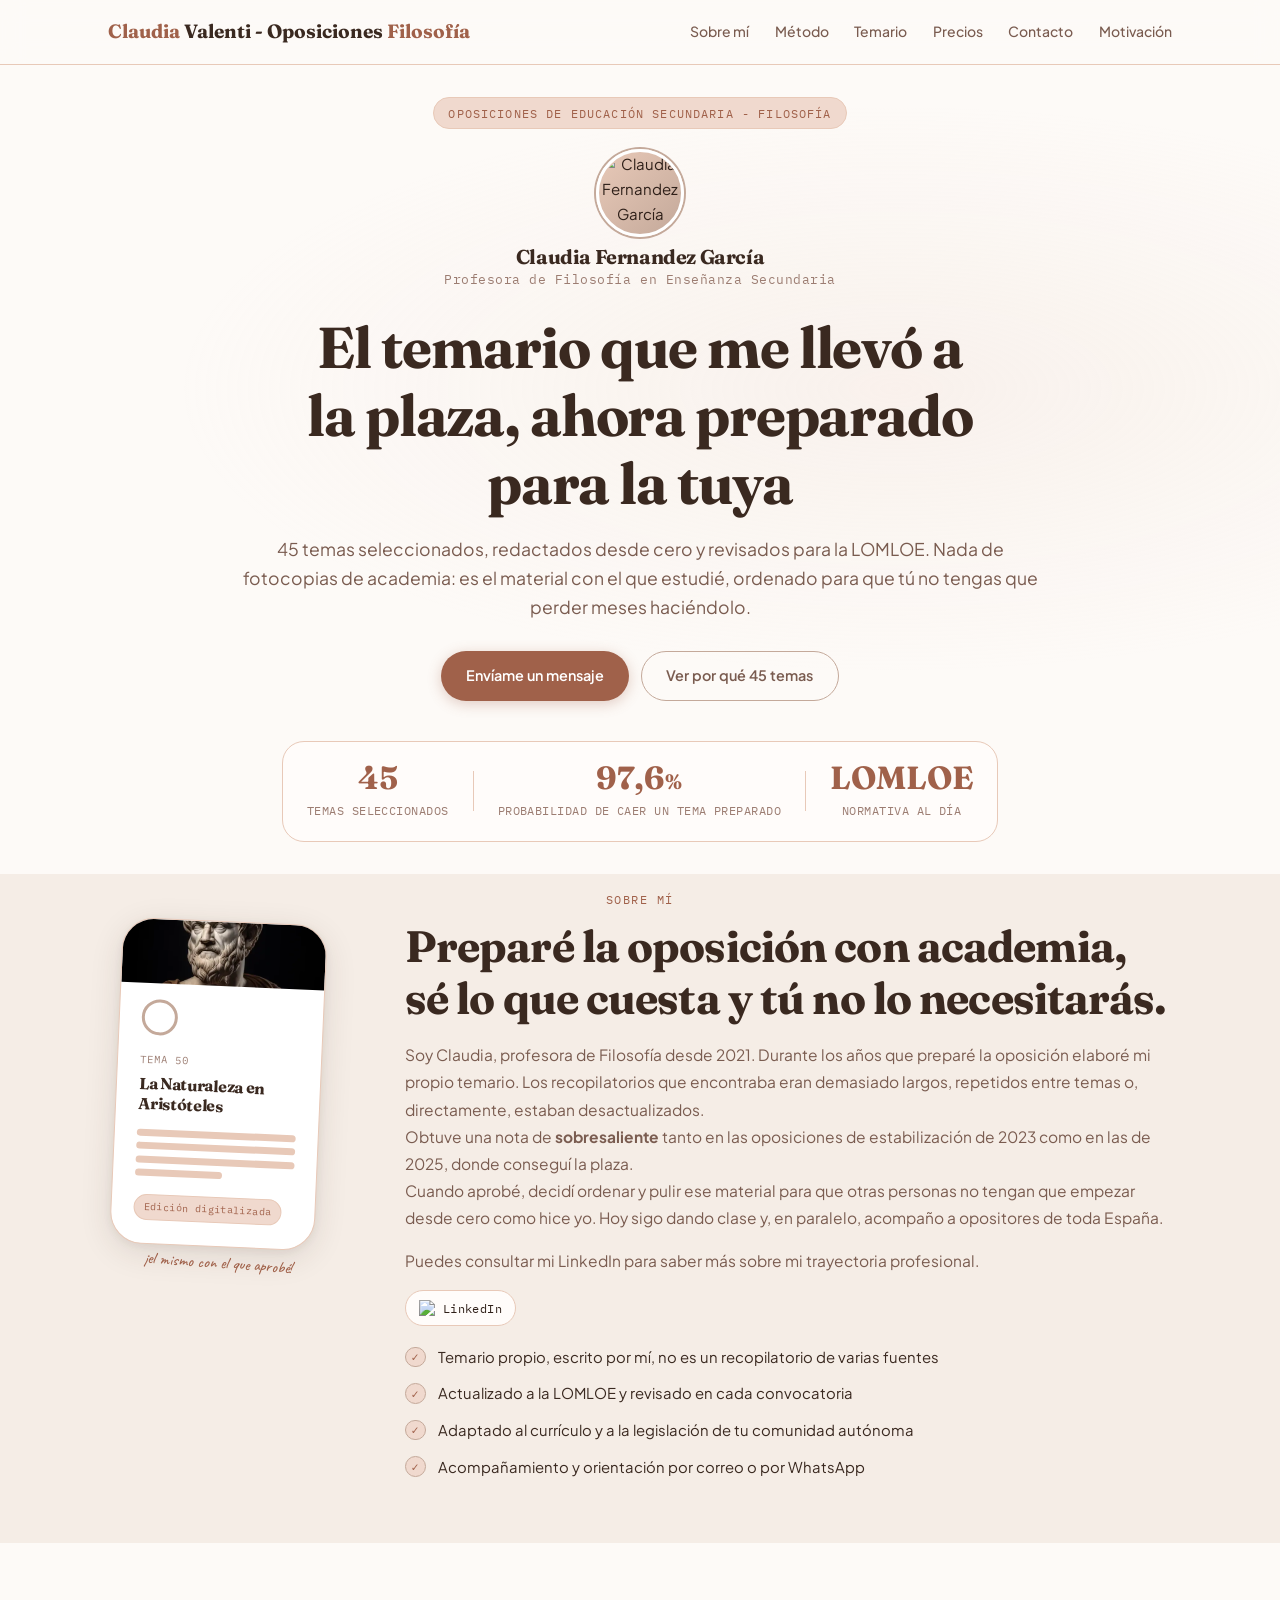
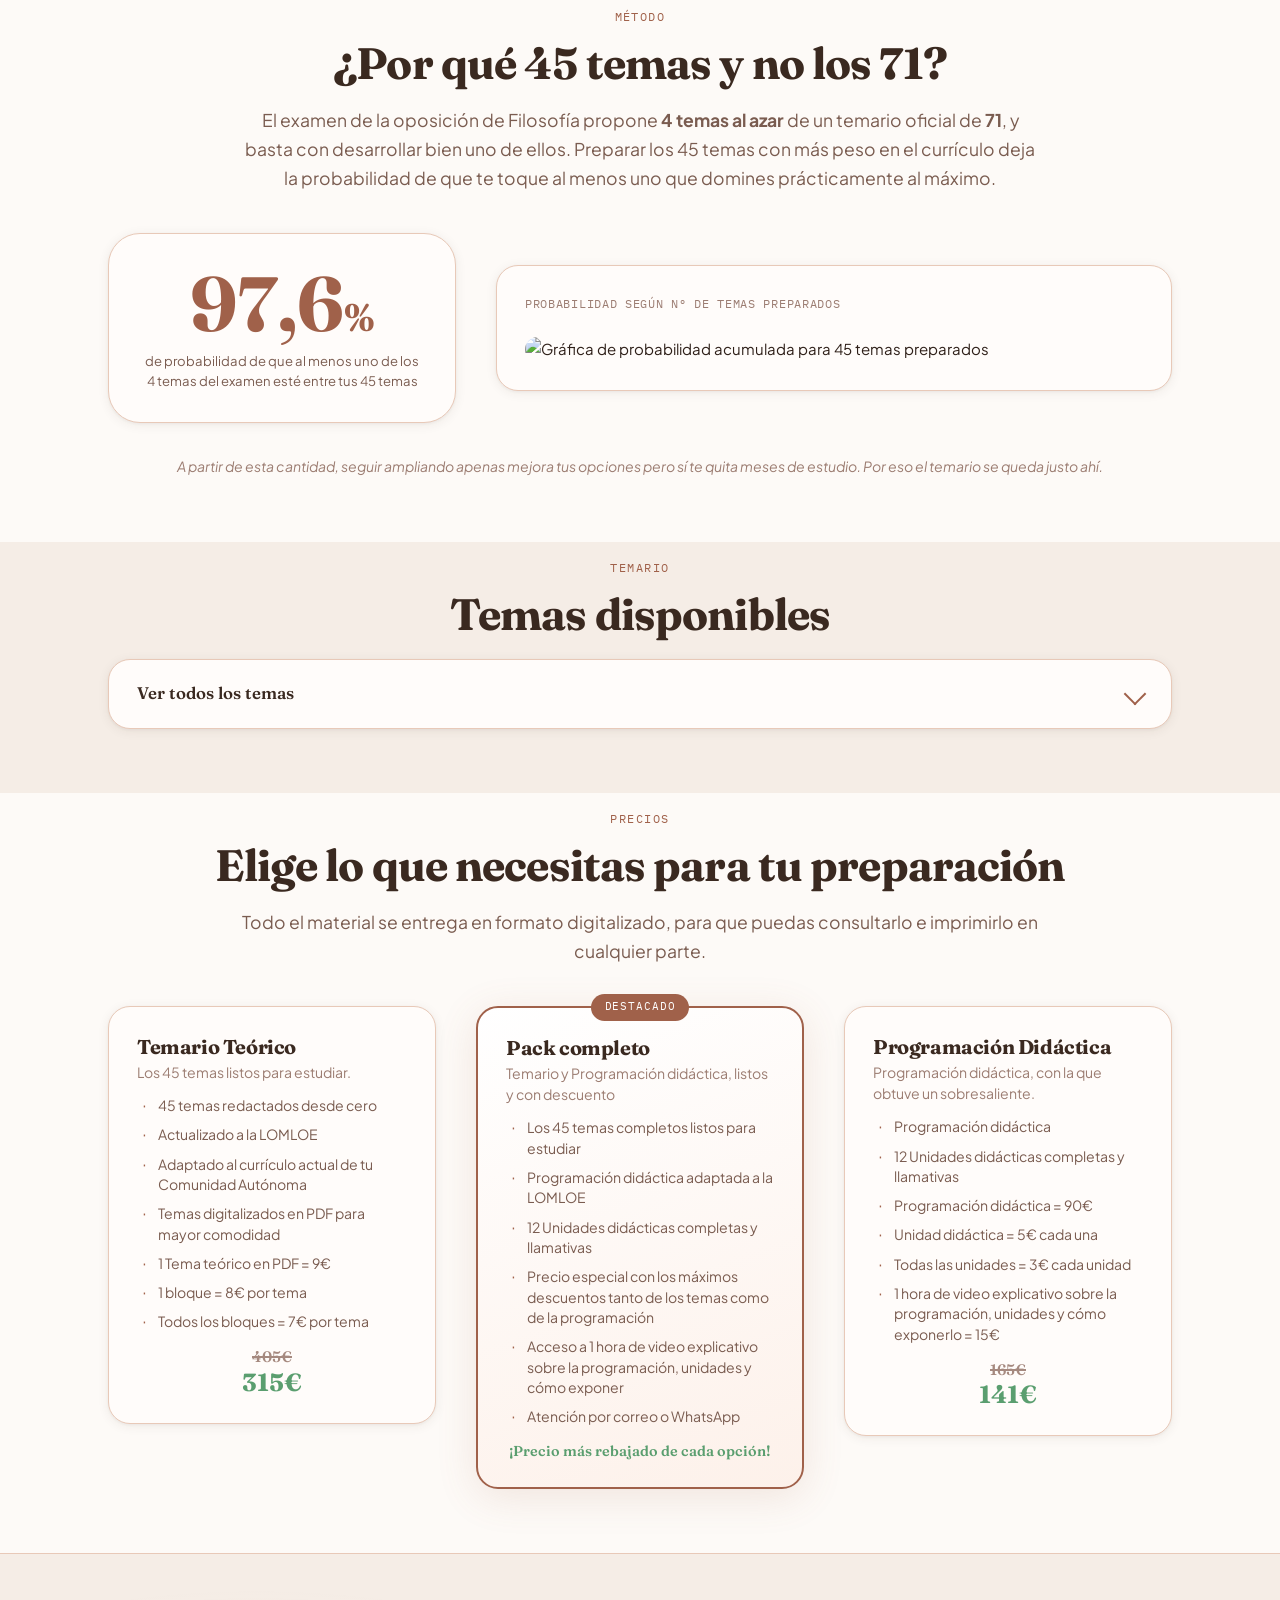
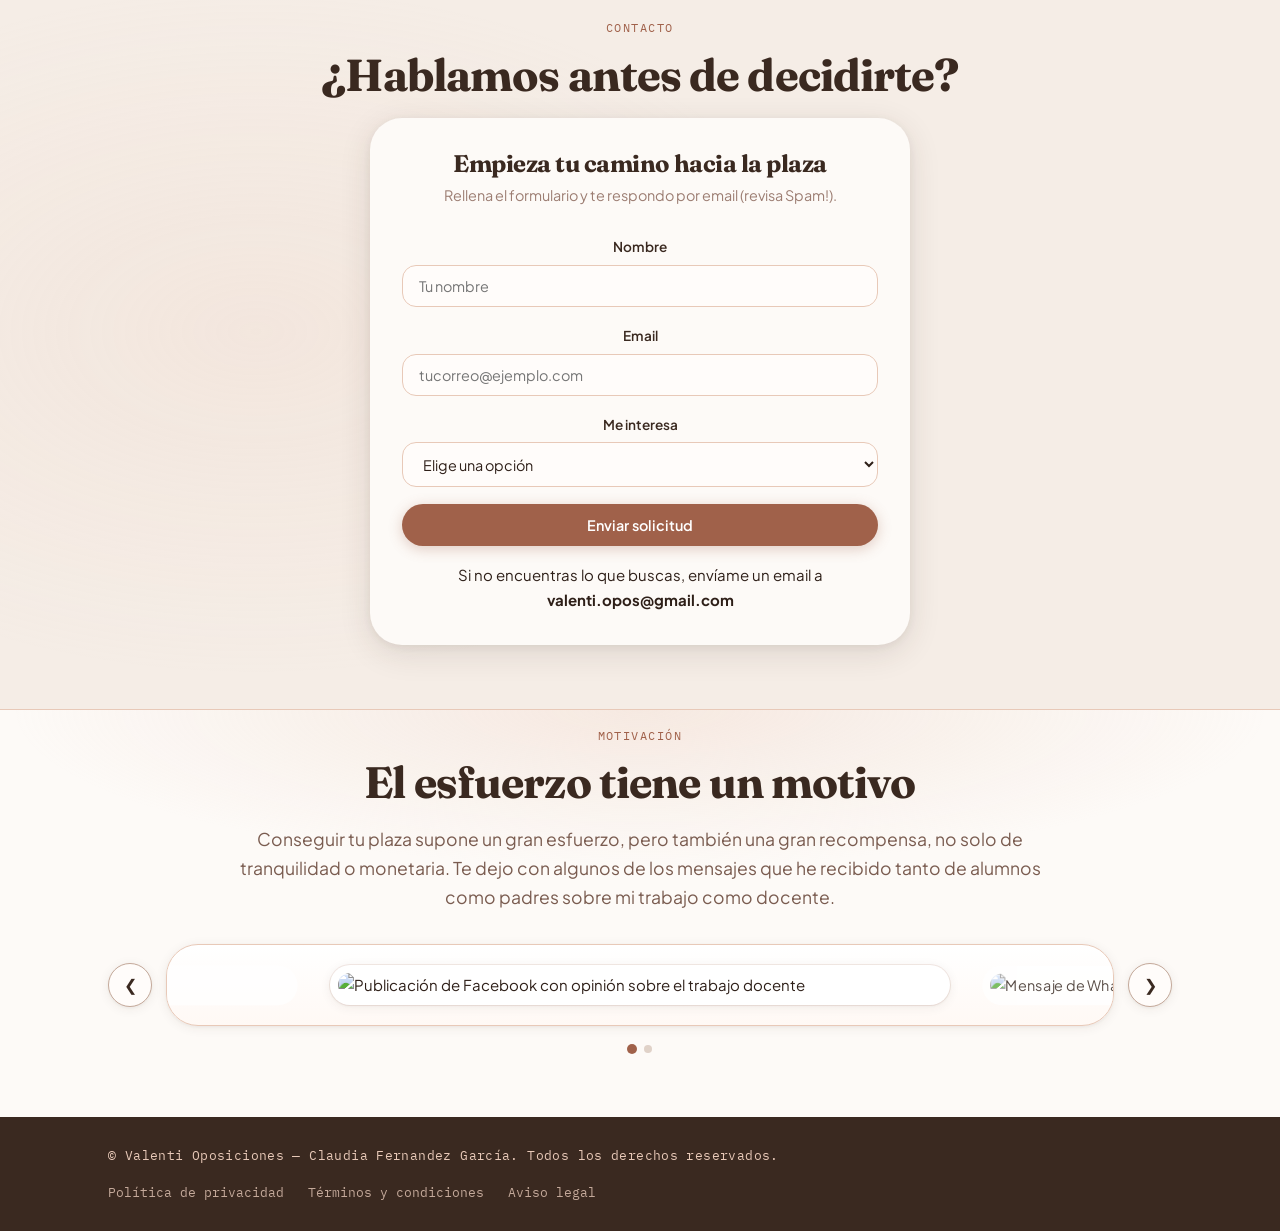
==== commit 63c09070: "cambiadas imagenes, aristoteles y ficha" ====
--- a/index.html
+++ b/index.html
@@ -15,7 +15,7 @@
   <!-- NAVBAR -->
   <header class="navbar">
     <div class="container navbar__inner">
-      <a href="#top" class="logo">Oposiciones<span> Filosofía</span><br><span>Claudia</span> Valenti</a>
+      <a href="#top" class="logo"><span>Claudia</span> Valenti - Oposiciones<span> Filosofía</span></a>
       <input type="checkbox" id="menu-toggle" class="menu-toggle">
       <label for="menu-toggle" class="hamburger" aria-label="Abrir menú">
         <span></span><span></span><span></span>
@@ -37,11 +37,20 @@
       <div class="container hero__inner">
         <div class="hero__content">
           <span class="badge">Oposiciones de Educación Secundaria - Filosofía</span>
+          <div class="about__person" aria-label="Perfil de Claudia Fernández García">
+            <div class="avatar">
+              <img src="assets/filoclaus.jpg" alt="Claudia Fernandez García">
+            </div>
+            <div>
+              <h2 class="about__name">Claudia Fernandez García</h2>
+              <p class="about__meta">Profesora de Filosofía en Enseñanza Secundaria</p>
+            </div>
+          </div>
           <h1 class="hero__title">El temario que me llevó a la plaza, ahora preparado para la tuya</h1>
-          <p class="lead">
+          <p class="lead lead--center">
             45 temas seleccionados, redactados desde cero y revisados para la LOMLOE.
             Nada de fotocopias de academia: es el material con el que estudié,
-            ordenado para que tú no tengas que perder meses haciéndolo.
+            ordenado para que tú no tengas que perder meses haciéndolo.<br>  
           </p>
           <div class="hero__actions">
             <a href="#contacto" class="btn btn--primary">Envíame un mensaje</a>
@@ -64,9 +73,20 @@
             </div>
           </div>
         </div>
-
+      </div>
+    </section>
+
+    <!-- SOBRE MÍ -->
+    <section class="section section--soft section--tight-top" id="sobre-mi">
+      <p class="eyebrow">Sobre Mí</p>
+      <div class="container about">
         <div class="hero__visual" aria-hidden="true">
           <div class="ficha ficha--tilted">
+            <div class="ficha__cover" aria-hidden="true">
+              <a href="assets/aristoteles.webp" target="_blank" rel="noopener noreferrer" tabindex="-1">
+                <img src="assets/aristoteles.webp" alt="Portada del tema 50: La Naturaleza en Aristóteles">
+              </a>
+            </div>
             <div class="ficha__ring"></div>
             <span class="ficha__eyebrow">Tema 50</span>
             <h3 class="ficha__title">La Naturaleza en Aristóteles</h3>
@@ -75,23 +95,7 @@
             </p>
             <span class="ficha__tag">Edición digitalizada</span>
           </div>
-          <span class="hand-note" style="bottom:-1.8rem;right:-1.5rem;transform:rotate(-4deg)">¡el mismo con el que aprobé!</span>
-        </div>
-      </div>
-    </section>
-
-    <!-- SOBRE MÍ -->
-    <section class="section section--soft section--tight-top" id="sobre-mi">
-      <p class="eyebrow">Sobre Mí</p>
-      <div class="container about">
-        <div class="about__person">
-          <div class="avatar">
-            <img src="assets/filoclaus.jpg" alt="Claudia Fernandez García">
-          </div>
-          <div>
-            <h2 class="about__name">Claudia Fernandez García</h2>
-            <p class="about__meta">Profesora de Enseñanza Secundaria, especialidad Filosofía</p>
-          </div>
+          <span class="hand-note">¡el mismo con el que aprobé!</span>
         </div>
 
         <div class="about__content">
@@ -156,7 +160,7 @@
       </div>
     </section>
 
-    <!-- TEMARIO -->
+    <!-- TEMARIO ------------------------------------- -->
     <section class="section section--soft section--tight-top" id="temario">
       <div class="container">
         <p class="eyebrow">Temario</p>
@@ -540,4 +544,4 @@
     })();
   </script>
 </body>
-</html>
+</html>
--- a/styles.css
+++ b/styles.css
@@ -140,7 +140,10 @@
 
 /* ── BADGE ── */
 .badge {
-  display: inline-block;
+  display: block;
+  width: fit-content;
+  margin-inline: auto;
+  text-align: center;
   font-family: var(--ff-mono);
   font-size: .72rem;
   letter-spacing: .1em;
@@ -269,25 +272,30 @@
    HERO
 ───────────────────────────────── */
 .hero {
-  padding-block: 5rem;
+  padding-block: 2rem;
   background:
     radial-gradient(ellipse 80% 50% at 70% 40%, #EED9CE44 0%, transparent 70%),
     var(--clr-bg);
 }
 .hero__inner {
   display: grid;
-  grid-template-columns: 1fr auto;
-  gap: var(--gap) clamp(2rem, 5vw, 5rem);
-  align-items: center;
+  grid-template-columns: 1fr;
+  gap: var(--gap);
+  align-items: center;
+}
+.hero__content {
+  text-align: center;
 }
 .hero__title {
   font-size: clamp(2.1rem, 4.5vw, 3.6rem);
   max-width: 18ch;
+  margin-inline: auto;
   margin-bottom: 1.1rem;
 }
 .hero__actions {
   display: flex;
   flex-wrap: wrap;
+  justify-content: center;
   gap: .75rem;
   margin-bottom: 2.5rem;
 }
@@ -296,6 +304,7 @@
 .stats {
   display: flex;
   align-items: center;
+  justify-content: center;
   gap: 1.5rem;
   flex-wrap: wrap;
   padding: 1.25rem 1.5rem;
@@ -303,6 +312,7 @@
   border: 1px solid var(--clr-rose);
   border-radius: var(--radius-lg);
   width: fit-content;
+  margin-inline: auto;
 }
 .stat { text-align: center; }
 .stat__value {
@@ -329,17 +339,39 @@
 }
 
 /* Ficha decorativa */
-.hero__visual { position: relative; flex-shrink: 0; }
+.hero__visual {
+  position: relative;
+  flex-shrink: 0;
+  display: flex;
+  justify-content: center;
+}
 .ficha {
   background: #fff;
   border: 1px solid var(--clr-rose);
   border-radius: var(--radius-xl);
-  padding: 1.75rem;
-  width: 220px;
+  padding: 1.4rem;
+  width: 205px;
   box-shadow: var(--shadow-lift);
   position: relative;
+  overflow: hidden;
 }
 .ficha--tilted { transform: rotate(2.5deg); }
+.ficha__cover {
+  height: 64px;
+  margin: -1.4rem -1.4rem 1rem;
+  background: linear-gradient(135deg, var(--clr-rose) 0%, var(--clr-rose-mid) 100%);
+}
+.ficha__cover a {
+  display: block;
+  width: 100%;
+  height: 100%;
+}
+.ficha__cover img {
+  display: block;
+  width: 100%;
+  height: 100%;
+  object-fit: cover;
+}
 .ficha__ring {
   width: 36px;
   height: 36px;
@@ -377,17 +409,19 @@
   border-radius: 4px;
 }
 .ficha__tag {
+  display: inline-block;
   font-family: var(--ff-mono);
-  font-size: .65rem;
-  letter-spacing: .06em;
+  font-size: .62rem;
+  letter-spacing: .04em;
+  white-space: nowrap;
   color: var(--clr-accent);
   background: var(--clr-accent-lt);
-  padding: .25rem .6rem;
+  padding: .25rem .55rem;
   border-radius: 100px;
   border: 1px solid var(--clr-rose);
 }
 
-/* Nota manuscrita — posición via inline style */
+/* Nota manuscrita — centrada respecto a .ficha */
 .hand-note {
   font-family: var(--ff-hand);
   font-size: 1rem;
@@ -395,6 +429,9 @@
   font-weight: 500;
   position: absolute;
   white-space: nowrap;
+  left: 50%;
+  bottom: -1.8rem;
+  transform: translateX(-50%) rotate(4deg);
 }
 
 /* ─────────────────────────────────
@@ -412,6 +449,7 @@
   align-items: center;
   text-align: center;
   gap: .5rem;
+  margin-bottom: 1.5rem;
 }
 
 .avatar {
@@ -894,17 +932,35 @@
    RESPONSIVE
 ───────────────────────────────── */
 @media (max-width: 900px) {
-  .hero__inner     { grid-template-columns: 1fr; }
-  .hero__visual    { display: none; }
-  .about           { grid-template-columns: 1fr; }
-  .about__person   { flex-direction: row; text-align: left; }
-  .probability     { grid-template-columns: 1fr; }
-  .pricing-grid    { grid-template-columns: 1fr; }
-  .carousel__item  { flex: 0 0 min(86%, 560px); }
+  .hero__inner         { grid-template-columns: 1fr; }
+  .hero__visual        { display: flex; justify-content: center; margin-top: 2rem; order: 2; }
+  .hero__visual .ficha { width: 195px; padding: 1rem; }
+  .hero__visual .ficha .ficha__cover { margin: -1rem -1rem 1rem; }
+  .hero__visual .hand-note {
+    bottom: -1.6rem;
+  }
+  .about               { grid-template-columns: 1fr; }
+  .about__content      { order: 1; }
+  .probability         { grid-template-columns: 1fr; }
+  .pricing-grid        { grid-template-columns: 1fr; }
+  .pricing-grid .card__name,
+  .pricing-grid .card__desc {
+    text-align: center;
+  }
+  .carousel__item      { flex: 0 0 min(86%, 560px); }
 }
 
 @media (max-width: 640px) {
-  .navbar__inner { height: 56px; }
+  .navbar__inner {
+    height: auto;
+    min-height: 56px;
+    gap: 1rem;
+    padding-block: .5rem;
+  }
+  .logo {
+    font-size: .85rem;
+    line-height: 1.2;
+  }
   .hamburger {
     display: flex;
     flex-direction: column;
@@ -953,4 +1009,4 @@
 
 @media (prefers-reduced-motion: reduce) {
   *, *::before, *::after { transition: none !important; animation: none !important; }
-}
+}
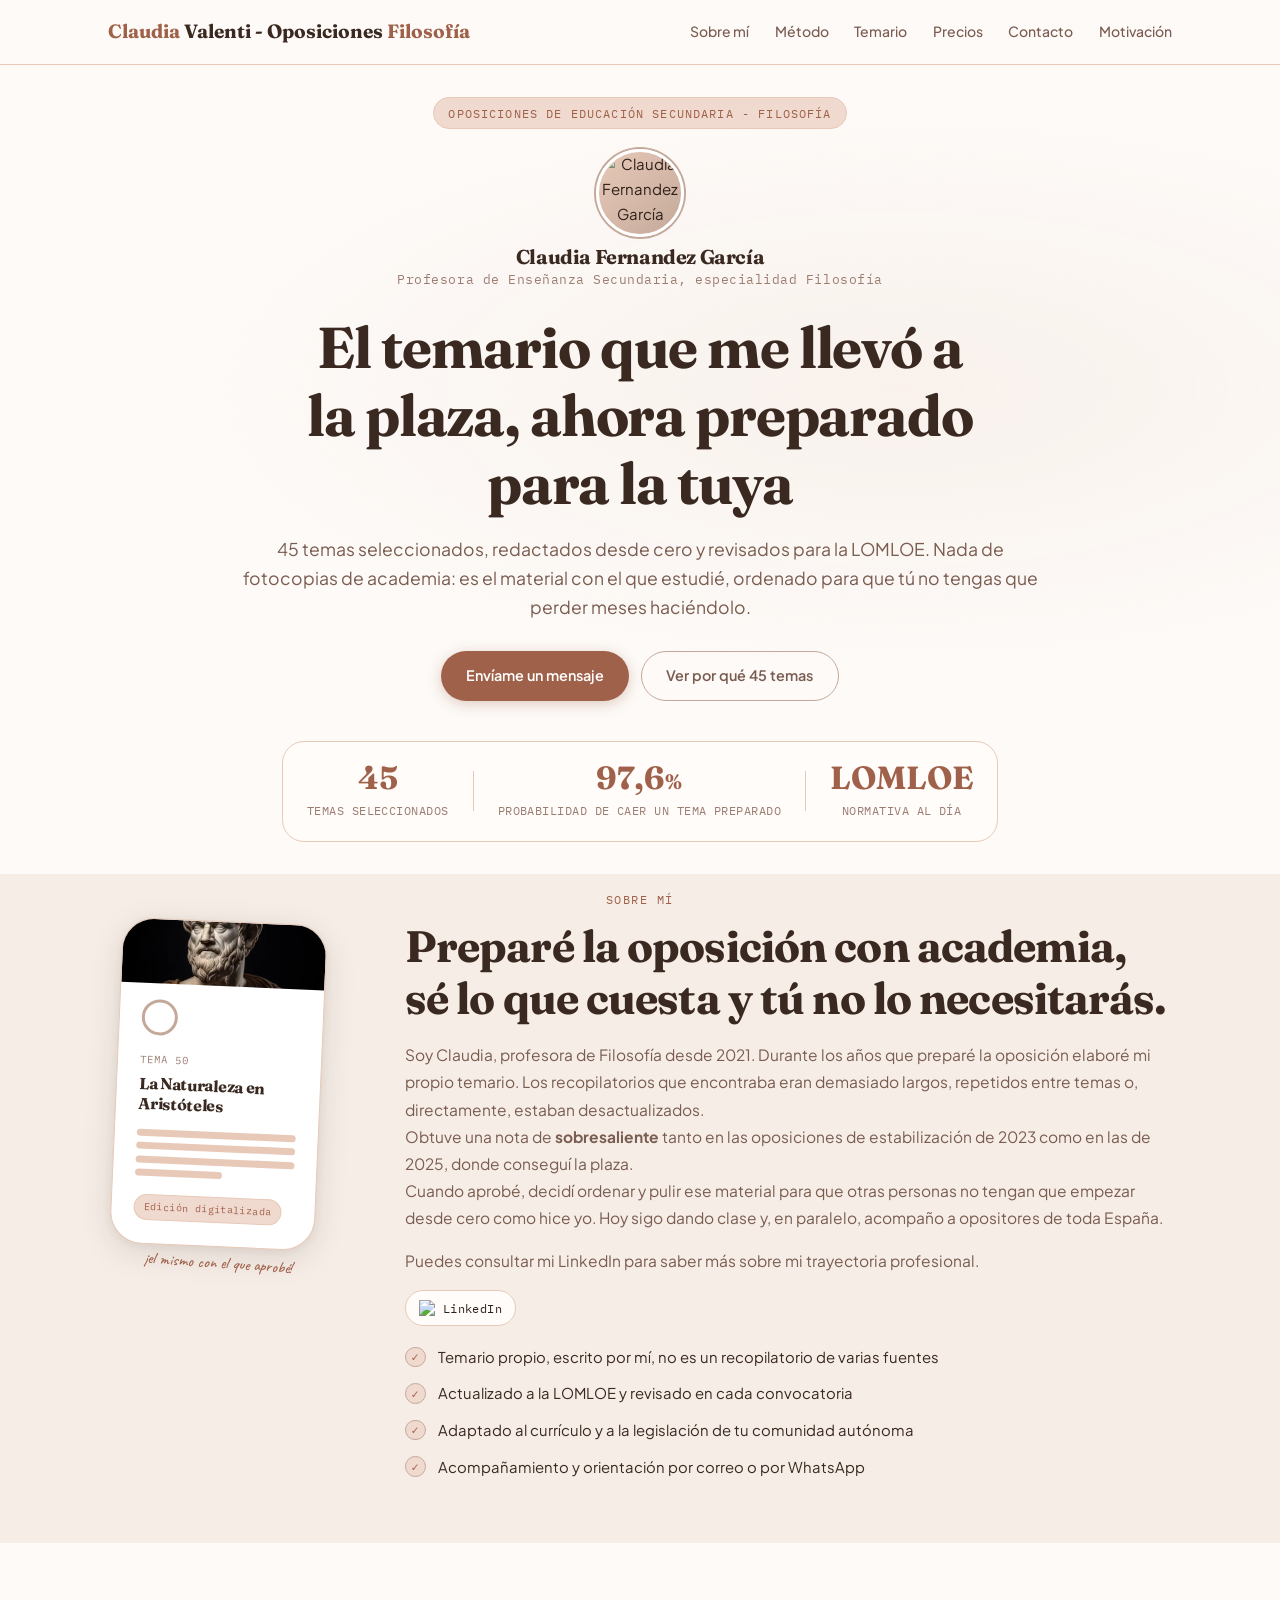
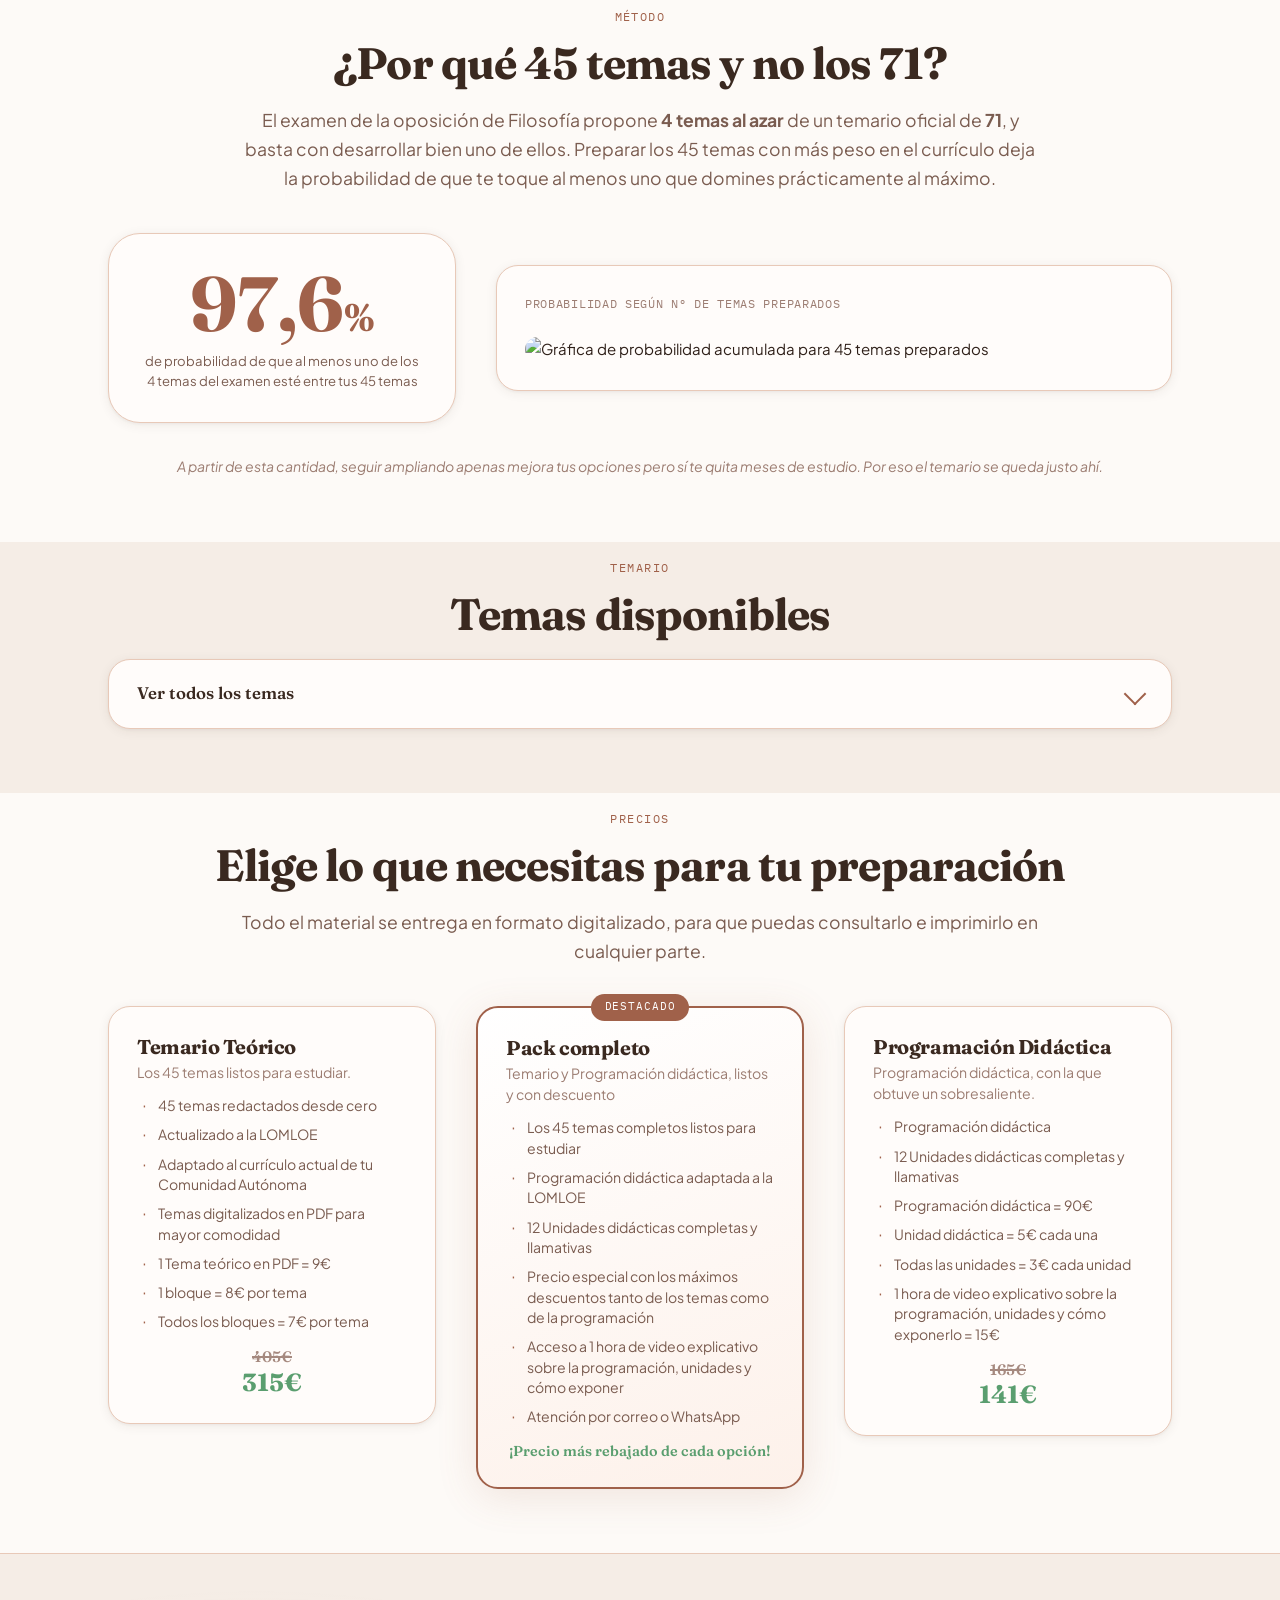
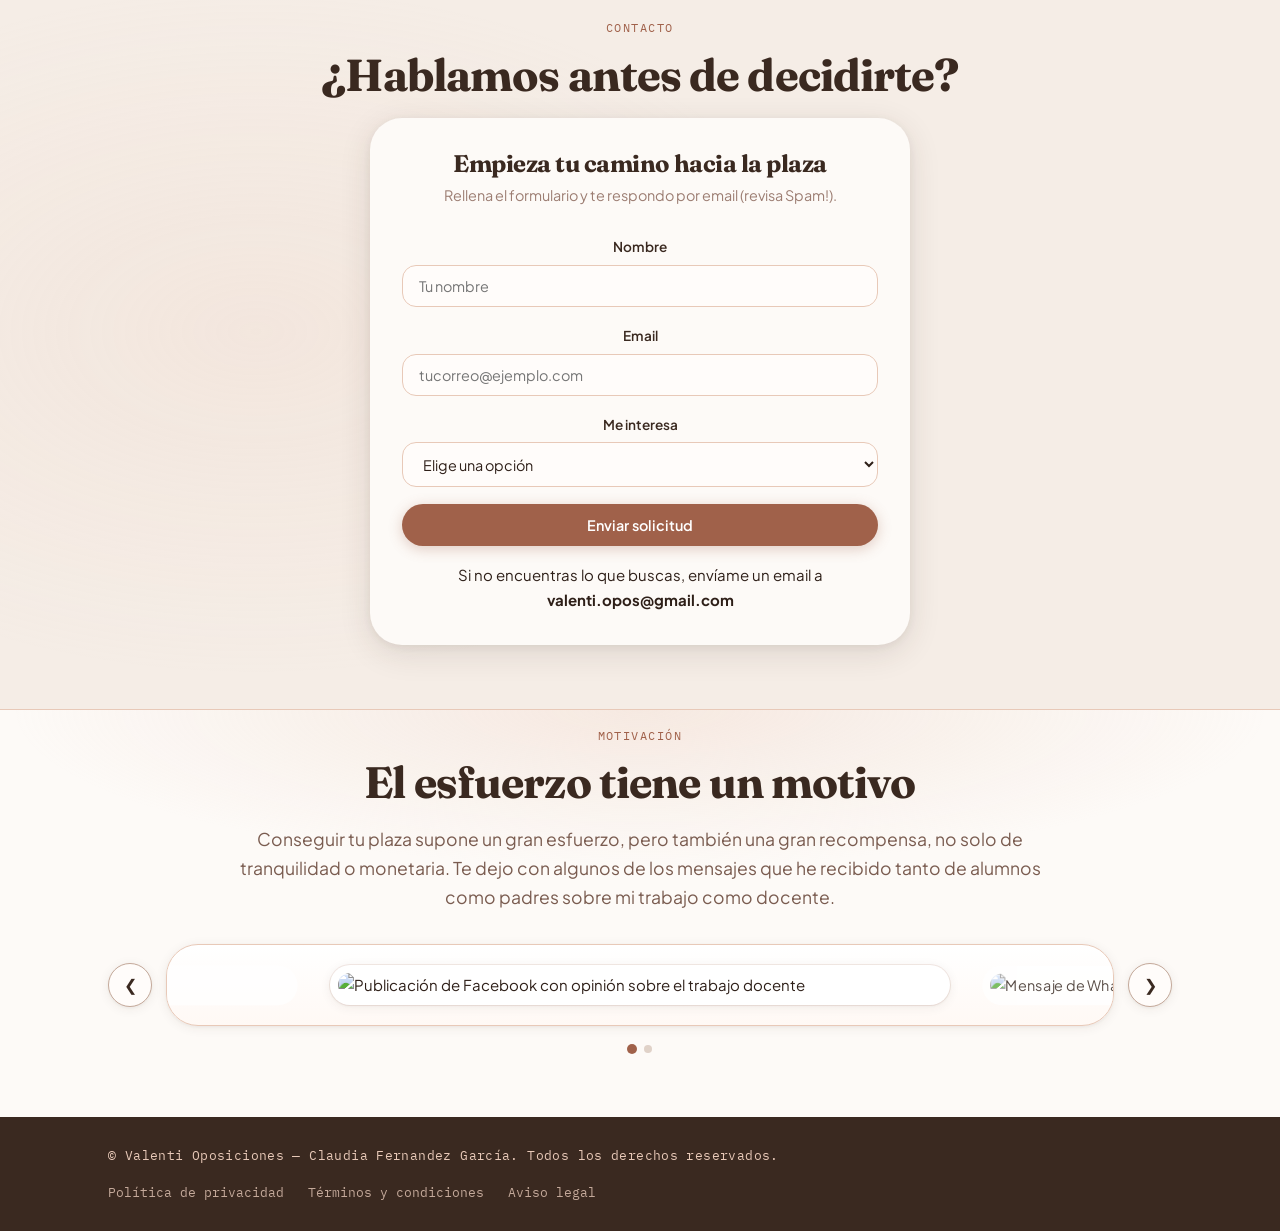
==== commit 58dc8713: "scroll padding top quitado y hamburgesa se cierra auto" ====
--- a/index.html
+++ b/index.html
@@ -15,7 +15,7 @@
   <!-- NAVBAR -->
   <header class="navbar">
     <div class="container navbar__inner">
-      <a href="#top" class="logo"><span>Claudia</span> Valenti - Oposiciones<span> Filosofía</span></a>
+      <a href="#top" class="logo"><span>Claudia</span> Valenti - Oposiciones<span> Filosofía</span> </a>
       <input type="checkbox" id="menu-toggle" class="menu-toggle">
       <label for="menu-toggle" class="hamburger" aria-label="Abrir menú">
         <span></span><span></span><span></span>
@@ -43,7 +43,7 @@
             </div>
             <div>
               <h2 class="about__name">Claudia Fernandez García</h2>
-              <p class="about__meta">Profesora de Filosofía en Enseñanza Secundaria</p>
+              <p class="about__meta">Profesora de Enseñanza Secundaria, especialidad Filosofía</p>
             </div>
           </div>
           <h1 class="hero__title">El temario que me llevó a la plaza, ahora preparado para la tuya</h1>
@@ -451,7 +451,12 @@
       }
     });
 
-
+    // Cerrar menú hamburguesa al pulsar un enlace de navegación
+document.querySelectorAll('.nav-links a').forEach(link => {
+  link.addEventListener('click', () => {
+    document.getElementById('menu-toggle').checked = false;
+  });
+});
   </script>
 
   <script>
--- a/styles.css
+++ b/styles.css
@@ -38,10 +38,9 @@
 *, *::before, *::after { box-sizing: border-box; margin: 0; padding: 0; }
 html {
   scroll-behavior: smooth;
-  scroll-padding-top: 88px;
   -webkit-text-size-adjust: 100%;
 }
-section[id] { scroll-margin-top: 88px; }
+section[id] { scroll-margin-top: 72px; }
 body {
   font-family: var(--ff-body);
   background: var(--clr-bg);
@@ -951,6 +950,7 @@
 }
 
 @media (max-width: 640px) {
+  section[id] { scroll-margin-top: 60px; }
   .navbar__inner {
     height: auto;
     min-height: 56px;
@@ -991,6 +991,9 @@
     gap: 1rem;
     box-shadow: 0 8px 24px rgba(58,41,32,.08);
   }
+  .about__linkedin {
+    margin-inline: auto;
+  }
   .menu-toggle:checked ~ .nav-links { display: flex; }
   .stats { flex-direction: column; align-items: center; }
   .stat-divider { width: 100%; height: 1px; }
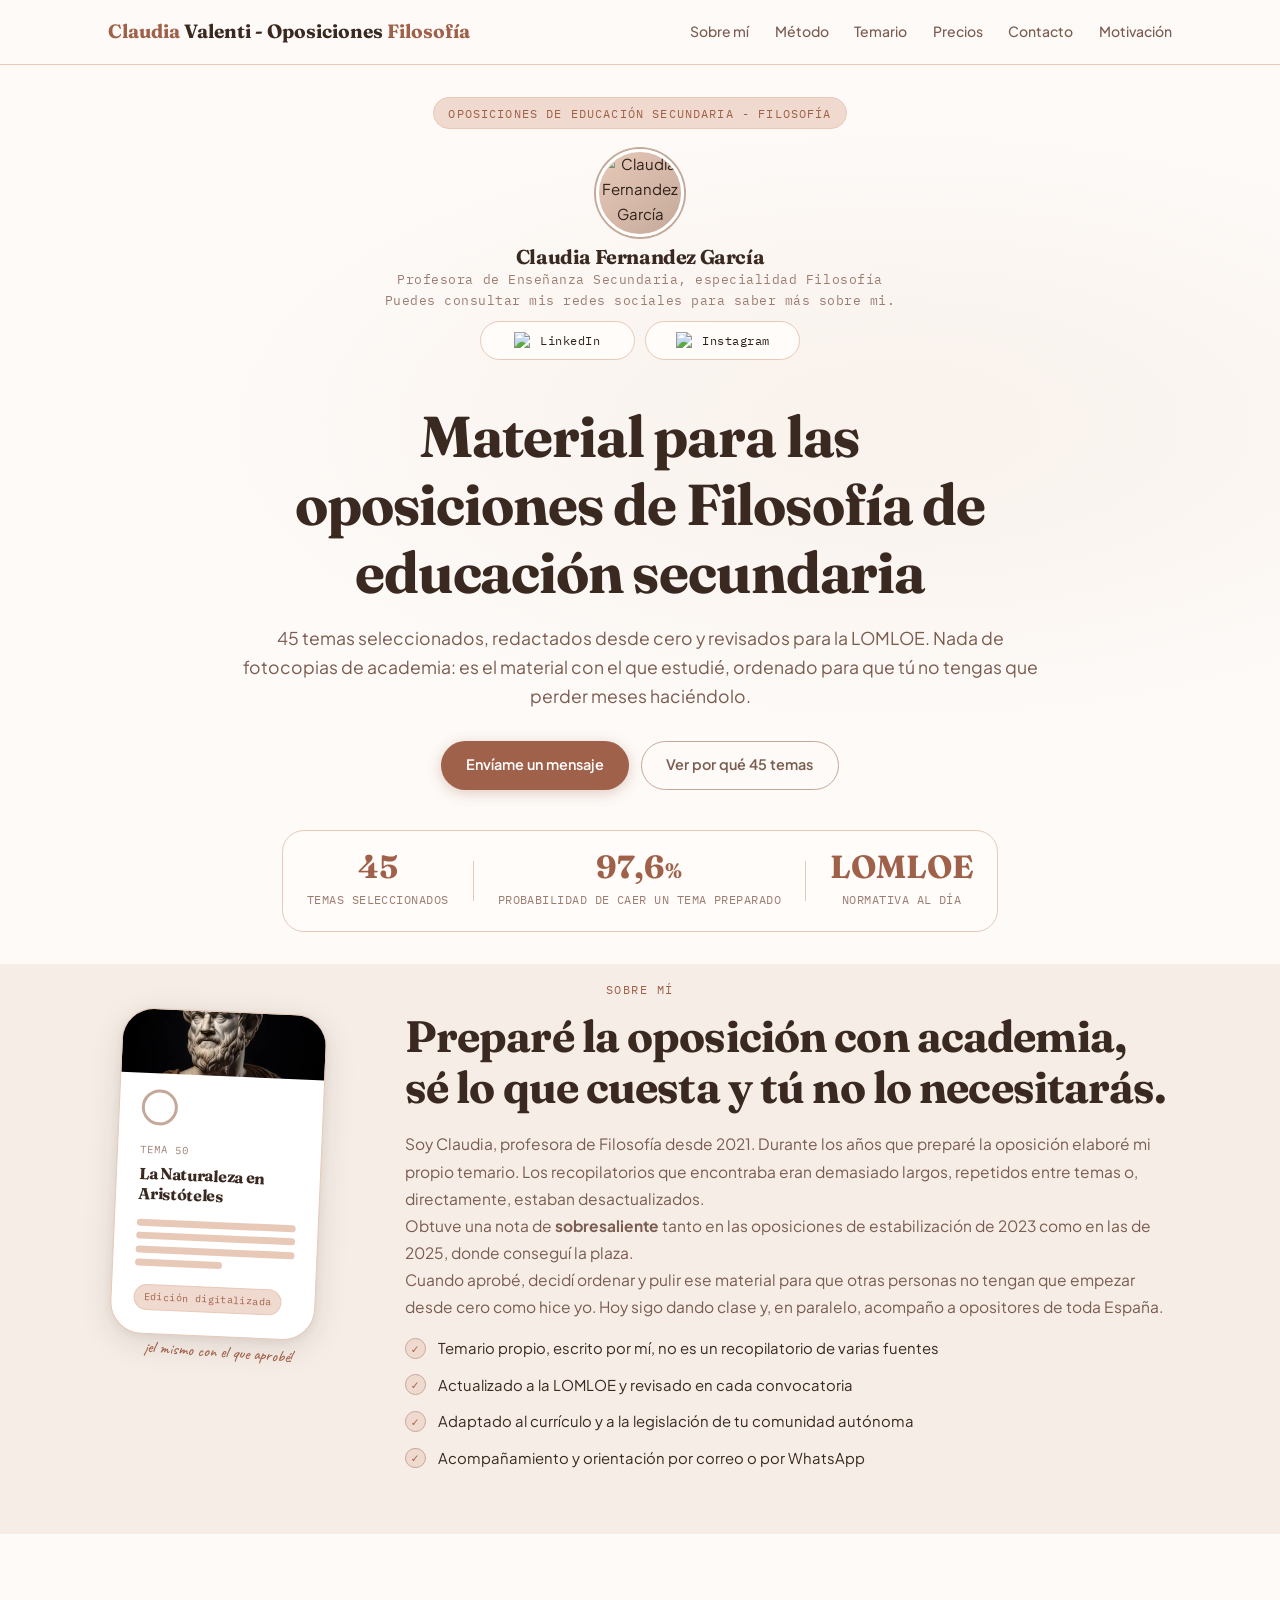
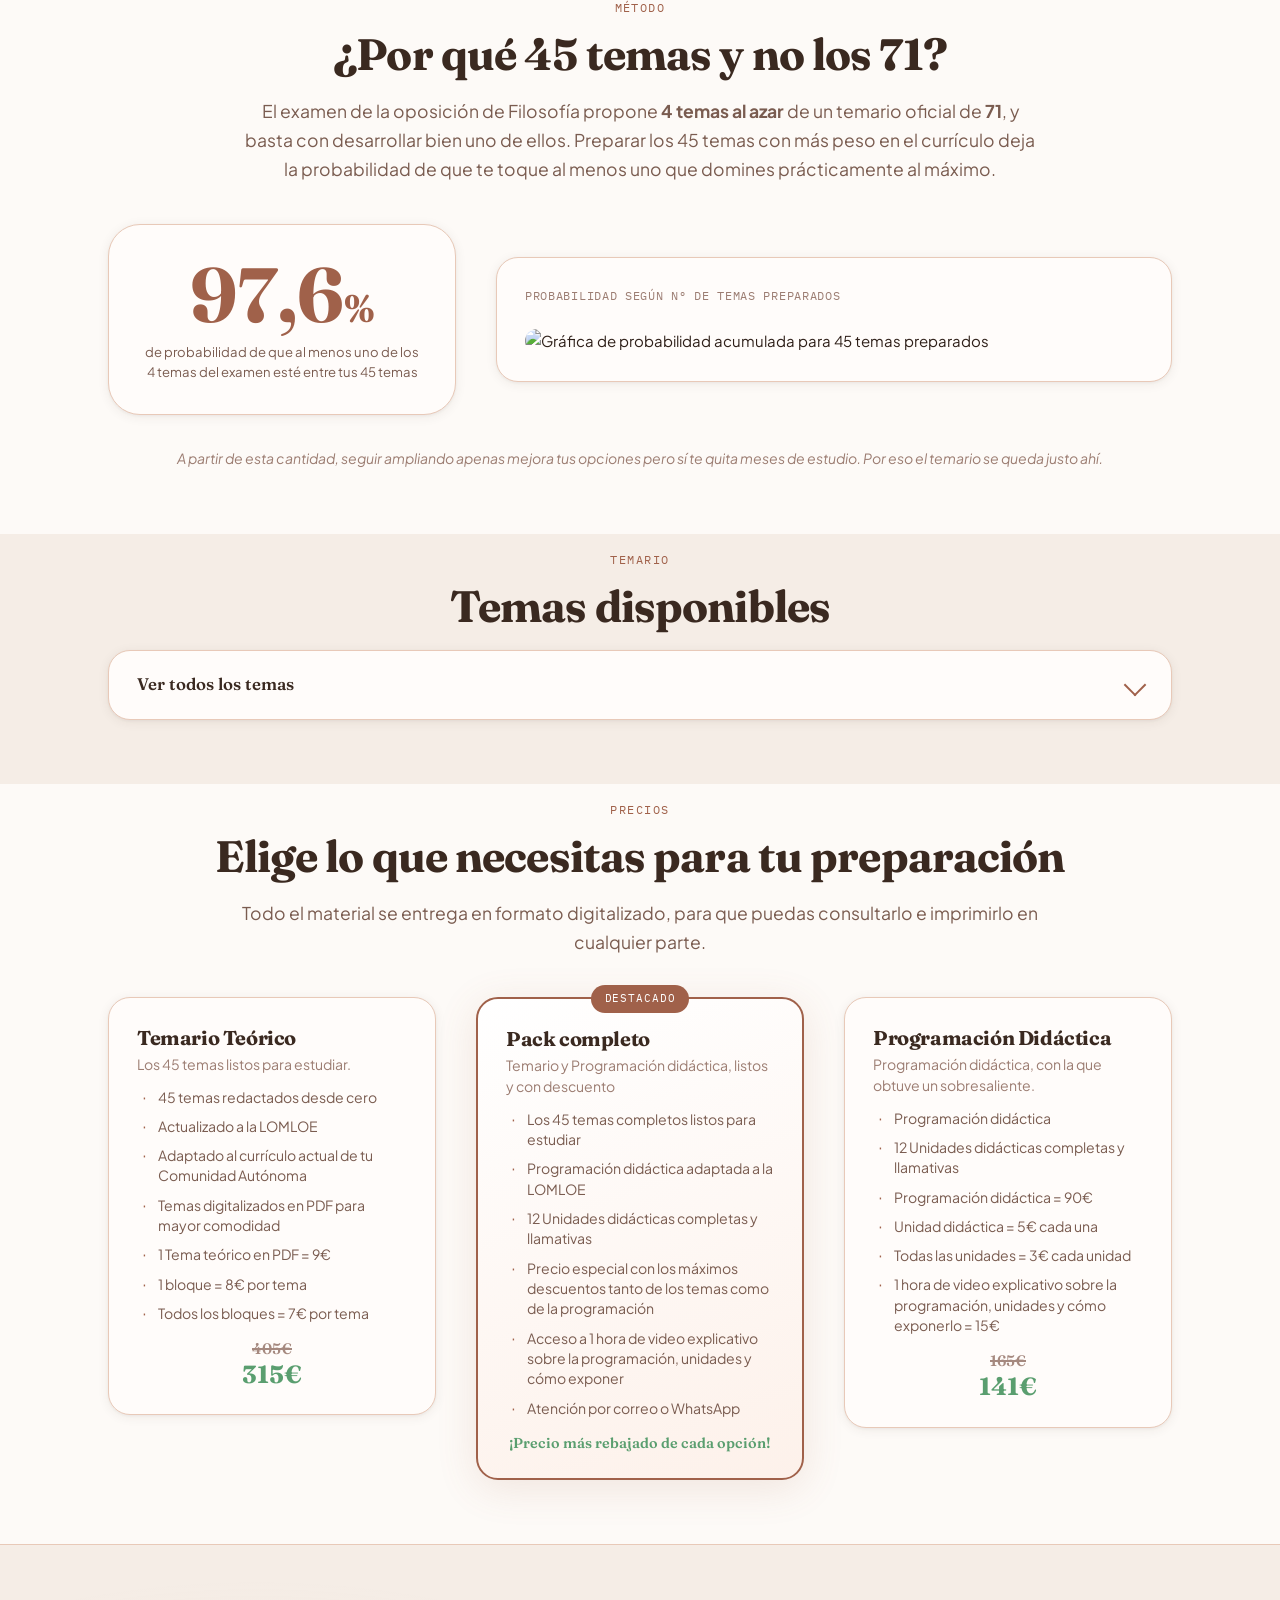
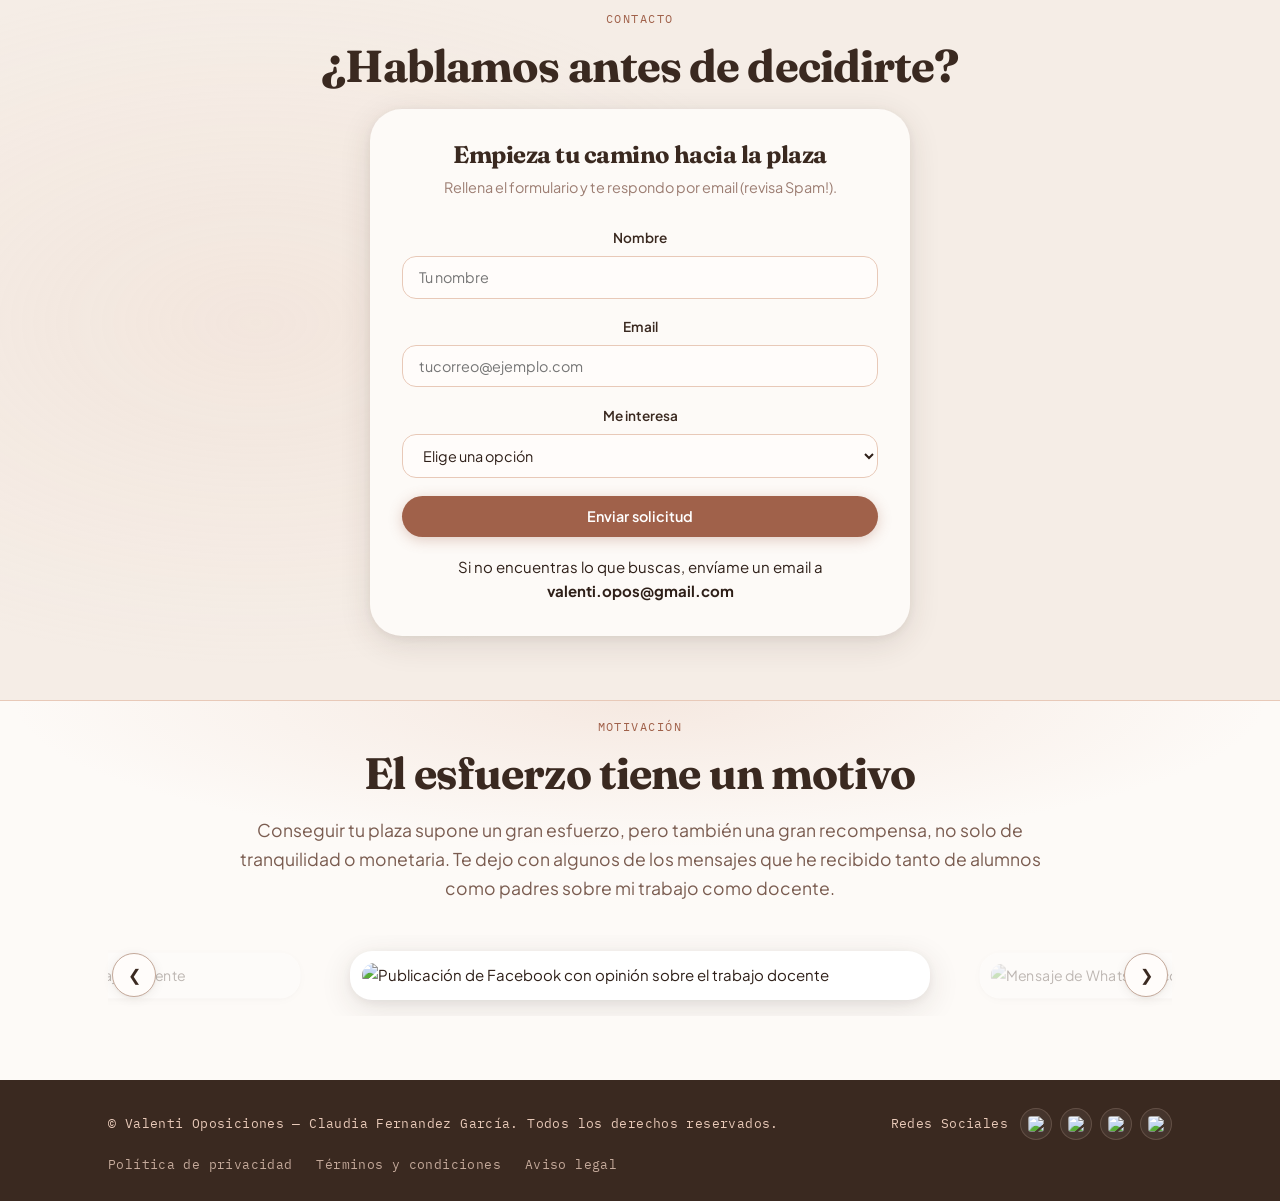
==== commit e6cbdd5f: "avisos legales y redes sociales updated" ====
--- a/index.html
+++ b/index.html
@@ -11,7 +11,6 @@
   <link rel="stylesheet" href="styles.css">
 </head>
 <body>
-
   <!-- NAVBAR -->
   <header class="navbar">
     <div class="container navbar__inner">
@@ -44,9 +43,20 @@
             <div>
               <h2 class="about__name">Claudia Fernandez García</h2>
               <p class="about__meta">Profesora de Enseñanza Secundaria, especialidad Filosofía</p>
-            </div>
-          </div>
-          <h1 class="hero__title">El temario que me llevó a la plaza, ahora preparado para la tuya</h1>
+              <p class="about__meta">Puedes consultar mis redes sociales para saber más sobre mi.</p>
+            </div>
+            <div class="about__social-links">
+              <a class="about__social-link" href="https://www.linkedin.com/in/claudiafernandezgarcia/" target="_blank" rel="noopener noreferrer">
+                <img src="assets/linkedin%20logo.webp" alt="Logo de LinkedIn">
+                <span>LinkedIn</span>
+              </a>
+              <a class="about__social-link" href="https://www.instagram.com/filoclaus" target="_blank" rel="noopener noreferrer">
+                <img src="assets/instagramLogo.png" alt="Logo de Instagram">
+                <span>Instagram</span>
+              </a>
+            </div>
+          </div>
+          <h1 class="hero__title">Material para las oposiciones de Filosofía de educación secundaria</h1>
           <p class="lead lead--center">
             45 temas seleccionados, redactados desde cero y revisados para la LOMLOE.
             Nada de fotocopias de academia: es el material con el que estudié,
@@ -111,11 +121,7 @@
             para que otras personas no tengan que empezar desde cero como hice yo.
             Hoy sigo dando clase y, en paralelo, acompaño a opositores de toda España.
           </p>
-          <p class="about__bio">Puedes consultar mi LinkedIn para saber más sobre mi trayectoria profesional.</p>
-          <a class="about__linkedin" href="https://www.linkedin.com/in/claudiafernandezgarcia/" target="_blank" rel="noopener noreferrer">
-            <img src="assets/linkedin%20logo.webp" alt="Logo de LinkedIn">
-            <span>LinkedIn</span>
-          </a>
+          
           <ul class="checklist">
             <li><span class="icon-check" aria-hidden="true">✓</span>Temario propio, escrito por mí, no es un recopilatorio de varias fuentes</li>
             <li><span class="icon-check" aria-hidden="true">✓</span>Actualizado a la LOMLOE y revisado en cada convocatoria</li>
@@ -355,23 +361,19 @@
           Te dejo con algunos de los mensajes que he recibido tanto de alumnos como padres sobre mi trabajo como docente.
         </p>
 
-        <div class="carousel" aria-label="Carrusel de opiniones recibidas">
-          <button type="button" class="carousel__btn carousel__btn--prev" id="carousel-prev" aria-label="Imagen anterior">&#10094;</button>
-          <div class="carousel__viewport" id="carousel-viewport">
-            <div class="carousel__track" id="carousel-track">
-              <figure class="carousel__item" data-index="1">
+        <div class="carousel2">
+          <div class="carousel2__viewport" id="c2-viewport">
+            <div class="carousel2__track" id="c2-track">
+              <figure class="carousel2__item">
                 <img src="assets/Facebook clau opinion.png" alt="Publicación de Facebook con opinión sobre el trabajo docente">
               </figure>
-              <figure class="carousel__item" data-index="2">
+              <figure class="carousel2__item">
                 <img src="assets/wasap clau opinion.png" alt="Mensaje de WhatsApp con opinión sobre el trabajo docente">
               </figure>
             </div>
           </div>
-          <button type="button" class="carousel__btn carousel__btn--next" id="carousel-next" aria-label="Imagen siguiente">&#10095;</button>
-          <div class="carousel__dots" id="carousel-dots">
-            <button class="carousel__dot carousel__dot--active" data-slide="0" aria-label="Ir a imagen 1"></button>
-            <button class="carousel__dot" data-slide="1" aria-label="Ir a imagen 2"></button>
-          </div>
+          <button class="carousel2__btn carousel2__btn--prev" id="c2-prev" aria-label="Anterior">&#10094;</button>
+          <button class="carousel2__btn carousel2__btn--next" id="c2-next" aria-label="Siguiente">&#10095;</button>
         </div>
       </div>
     </section>
@@ -381,14 +383,42 @@
   <footer class="footer">
     <div class="container footer__inner">
       <p>&copy; Valenti Oposiciones — Claudia Fernandez García. Todos los derechos reservados.</p>
+  
+      <div class="footer__social-block">
+        <p class="footer__social-title">Redes Sociales</p>
+        <div class="footer__socials">
+          <a href="https://www.linkedin.com/in/claudiafernandezgarcia/" target="_blank" rel="noopener noreferrer" aria-label="LinkedIn">
+            <img src="assets/linkedin%20logo.webp" alt="LinkedIn">
+          </a>
+          <a href="https://www.instagram.com/filoclaus" target="_blank" rel="noopener noreferrer" aria-label="Instagram">
+            <img src="assets/instagramLogo.png" alt="Instagram">
+          </a>
+          <a href="https://www.goodreads.com/TU_USUARIO" target="_blank" rel="noopener noreferrer" aria-label="Goodreads">
+            <img src="assets/goodreadsfavicon.png" alt="Goodreads">
+          </a>
+          <a href="https://www.caerellia.com/" target="_blank" rel="noopener noreferrer" aria-label="Caerellia">
+            <img src="assets/caerelliafavicon.jpg" alt="Caerellia">
+          </a>
+        </div>
+      </div>
+  
       <div class="footer__links">
-        <a href="#">Política de privacidad</a>
-        <a href="#">Términos y condiciones</a>
-        <a href="#">Aviso legal</a>
+        <button class="footer__legal-btn" data-modal="privacidad">Política de privacidad</button>
+        <button class="footer__legal-btn" data-modal="terminos">Términos y condiciones</button>
+        <button class="footer__legal-btn" data-modal="aviso">Aviso legal</button>
       </div>
     </div>
   </footer>
-
+  <!-- ── MODALES LEGALES ── -->
+  <div class="legal-overlay" id="legal-overlay" aria-hidden="true">
+    <div class="legal-modal" role="dialog" aria-modal="true" aria-labelledby="legal-modal-title">
+      <div class="legal-modal__header">
+        <h2 class="legal-modal__title" id="legal-modal-title"></h2>
+        <button class="legal-modal__close" id="legal-close" aria-label="Cerrar">✕</button>
+      </div>
+      <div class="legal-modal__body" id="legal-body"></div>
+    </div>
+  </div>
   <script>
     // Active nav highlight
     const navLinks = document.querySelectorAll('.nav-links a');
@@ -458,95 +488,181 @@
   });
 });
   </script>
-
-  <script>
-    // Carousel
-    (function () {
-      const track    = document.getElementById('carousel-track');
-      const viewport = document.getElementById('carousel-viewport');
-      const prevBtn  = document.getElementById('carousel-prev');
-      const nextBtn  = document.getElementById('carousel-next');
-      const dotsEl   = document.getElementById('carousel-dots');
-      if (!track || !viewport) return;
-
-      const realItems = Array.from(track.querySelectorAll('.carousel__item'));
-      const total     = realItems.length;
-      if (!total) return;
-
-      // Clone first/last for infinite loop
-      const firstClone = realItems[0].cloneNode(true);
-      const lastClone  = realItems[total - 1].cloneNode(true);
-      [firstClone, lastClone].forEach(c => { c.setAttribute('aria-hidden', 'true'); });
-      track.insertBefore(lastClone, realItems[0]);
-      track.appendChild(firstClone);
-
-      const items = Array.from(track.querySelectorAll('.carousel__item'));
-      let current = 1, autoTimer = null, resetTimer = null, initialized = false;
-
-      const logicalIdx = p => p <= 0 ? total - 1 : p >= total + 1 ? 0 : p - 1;
-
-      function scrollTo(idx, smooth) {
-        const item = items[idx];
-        if (!item) return;
-        const maxLeft  = Math.max(0, track.scrollWidth - viewport.clientWidth);
-        const itemW    = item.getBoundingClientRect().width || item.offsetWidth;
-        const target   = Math.max(0, Math.min(item.offsetLeft - (viewport.clientWidth - itemW) / 2, maxLeft));
-        requestAnimationFrame(() => viewport.scrollTo({ left: target, behavior: smooth === false ? 'auto' : 'smooth' }));
+<script>
+(function () {
+  const viewport = document.getElementById('c2-viewport');
+  const track    = document.getElementById('c2-track');
+  const prevBtn  = document.getElementById('c2-prev');
+  const nextBtn  = document.getElementById('c2-next');
+  if (!viewport || !track) return;
+
+  const realItems = Array.from(track.querySelectorAll('.carousel2__item'));
+  const total = realItems.length;
+  if (!total) return;
+
+  // Clonar para bucle infinito
+  realItems.forEach(item => {
+    track.appendChild(item.cloneNode(true));
+    track.insertBefore(item.cloneNode(true), realItems[0]);
+  });
+
+  const allItems = () => Array.from(track.querySelectorAll('.carousel2__item'));
+
+  // Índice lógico actual (empezamos en el primer real, que está tras los clones)
+  let current = total; // apunta al primer item real
+  let autoTimer = null;
+
+  function getItems() { return allItems(); }
+
+  function scrollToIndex(idx, smooth = true) {
+    const items = getItems();
+    const item = items[idx];
+    if (!item) return;
+    const itemCenter = item.offsetLeft + item.offsetWidth / 2;
+    const viewCenter = viewport.clientWidth / 2;
+    viewport.scrollTo({ left: itemCenter - viewCenter, behavior: smooth ? 'smooth' : 'auto' });
+  }
+
+  function updateActive() {
+    const items = getItems();
+    items.forEach((item, i) => {
+      item.classList.toggle('carousel2__item--active', i === current);
+    });
+  }
+
+  function goTo(idx, smooth = true) {
+    current = idx;
+    scrollToIndex(current, smooth);
+    updateActive();
+  }
+
+  function next() {
+    goTo(current + 1);
+    // Si llegamos al final de los clones del final, saltamos silenciosamente al inicio real
+    setTimeout(() => {
+      if (current >= total * 2) {
+        current = total;
+        scrollToIndex(current, false);
+        updateActive();
       }
-
-      function markState() {
-        const active = logicalIdx(current);
-        items.forEach((item, i) => {
-          const li = logicalIdx(i);
-          item.classList.toggle('carousel__item--active', i === current);
-          item.classList.toggle('carousel__item--adjacent', li === (active - 1 + total) % total || li === (active + 1) % total);
-        });
-        if (dotsEl) {
-          dotsEl.querySelectorAll('.carousel__dot').forEach((d, i) => d.classList.toggle('carousel__dot--active', i === active));
-        }
+    }, 520);
+  }
+
+  function prev() {
+    goTo(current - 1);
+    // Si llegamos a los clones del inicio, saltamos silenciosamente al final real
+    setTimeout(() => {
+      if (current < total) {
+        current = total * 2 - 1;
+        scrollToIndex(current, false);
+        updateActive();
       }
-
-      function settleEdge(idx) {
-        if (resetTimer) clearTimeout(resetTimer);
-        if (idx === 0)         resetTimer = setTimeout(() => { current = total;     scrollTo(current, false); markState(); }, 620);
-        else if (idx === total + 1) resetTimer = setTimeout(() => { current = 1;    scrollTo(current, false); markState(); }, 620);
-      }
-
-      function goTo(idx, smooth) {
-        current = idx;
-        scrollTo(current, smooth);
-        markState();
-        settleEdge(current);
-      }
-
-      function initCarousel() {
-        if (initialized) return;
-        initialized = true;
-        requestAnimationFrame(() => { goTo(1, false); requestAnimationFrame(() => goTo(1, false)); });
-      }
-
-      const startAuto = () => { stopAuto(); autoTimer = setInterval(() => goTo(current + 1), 6500); };
-      const stopAuto  = () => { if (autoTimer) { clearInterval(autoTimer); autoTimer = null; } };
-
-      prevBtn.addEventListener('click', () => { goTo(current - 1, true); stopAuto(); startAuto(); });
-      nextBtn.addEventListener('click', () => { goTo(current + 1, true); stopAuto(); startAuto(); });
-      if (dotsEl) dotsEl.querySelectorAll('.carousel__dot').forEach((d, i) => d.addEventListener('click', () => { goTo(i + 1, true); stopAuto(); startAuto(); }));
-
-      viewport.addEventListener('mouseenter', stopAuto);
-      viewport.addEventListener('mouseleave', startAuto);
-      window.addEventListener('resize', () => { if (initialized) scrollTo(current, false); });
-
-      const imgs = Array.from(track.querySelectorAll('img'));
-      let pending = imgs.length;
-      if (pending) {
-        imgs.forEach(img => {
-          if (img.complete) { if (!--pending) initCarousel(); }
-          else img.addEventListener('load', () => { if (!--pending) initCarousel(); }, { once: true });
-        });
-      } else initCarousel();
-
-      window.addEventListener('load', () => { initCarousel(); startAuto(); }, { once: true });
-    })();
+    }, 520);
+  }
+
+  const startAuto = () => { stopAuto(); autoTimer = setInterval(next, 5000); };
+  const stopAuto  = () => { clearInterval(autoTimer); autoTimer = null; };
+
+  prevBtn.addEventListener('click', () => { prev(); stopAuto(); startAuto(); });
+  nextBtn.addEventListener('click', () => { next(); stopAuto(); startAuto(); });
+  viewport.addEventListener('mouseenter', stopAuto);
+  viewport.addEventListener('mouseleave', startAuto);
+
+  // Inicializar
+  goTo(current, false);
+  startAuto();
+})();
+// ── Modales legales ──
+const legalContent = {
+  privacidad: {
+    titulo: 'Política de privacidad',
+    cuerpo: `
+      <h3>Responsable del tratamiento</h3>
+      <p>Claudia Fernandez García, con email de contacto <strong>valenti.opos@gmail.com</strong>, es la responsable del tratamiento de los datos personales recogidos a través de este sitio web.</p>
+
+      <h3>Datos que se recogen</h3>
+      <p>A través del formulario de contacto se recogen nombre, dirección de correo electrónico y el producto de interés indicado. Estos datos se utilizan exclusivamente para responder a tu solicitud.</p>
+
+      <h3>Base legal</h3>
+      <p>El tratamiento se basa en el consentimiento que prestas al enviar el formulario. Puedes retirar dicho consentimiento en cualquier momento escribiéndonos al correo indicado.</p>
+
+      <h3>Conservación de datos</h3>
+      <p>Los datos se conservan únicamente durante el tiempo necesario para gestionar tu solicitud y, en su caso, la relación comercial derivada de ella.</p>
+
+      <h3>Tus derechos</h3>
+      <p>Puedes ejercer tus derechos de acceso, rectificación, supresión, oposición y portabilidad escribiendo a <strong>valenti.opos@gmail.com</strong>. Si consideras que el tratamiento no es conforme a la normativa, puedes reclamar ante la Agencia Española de Protección de Datos (<a href="https://www.aepd.es" target="_blank">aepd.es</a>).</p>
+    `
+  },
+  terminos: {
+    titulo: 'Términos y condiciones',
+    cuerpo: `
+      <h3>Objeto</h3>
+      <p>Los presentes términos regulan la adquisición de materiales didácticos para la preparación de oposiciones de Filosofía de Educación Secundaria ofrecidos por Claudia Fernandez García a través de este sitio web.</p>
+
+      <h3>Entrega del material</h3>
+      <p>Una vez confirmado el pago, el material se enviará en formato PDF al correo electrónico indicado en un plazo máximo de 48 horas laborables.</p>
+
+      <h3>Uso del material</h3>
+      <p>El material adquirido es para uso personal y exclusivo del comprador. Queda prohibida su reproducción, distribución o puesta a disposición de terceros, total o parcialmente, sin autorización expresa.</p>
+
+      <h3>Política de devoluciones</h3>
+      <p>Dado que se trata de contenido digital de descarga inmediata, no se admiten devoluciones una vez que el archivo ha sido enviado, salvo error imputable a la vendedora.</p>
+
+      <h3>Legislación aplicable</h3>
+      <p>Estos términos se rigen por la legislación española. Para cualquier controversia, las partes se someten a los juzgados y tribunales del domicilio del consumidor.</p>
+    `
+  },
+  aviso: {
+    titulo: 'Aviso legal',
+    cuerpo: `
+      <h3>Titular del sitio web</h3>
+      <p>Claudia Fernandez García<br>
+      Correo electrónico: <strong>valenti.opos@gmail.com</strong></p>
+
+      <h3>Objeto</h3>
+      <p>Este sitio web tiene como finalidad presentar y comercializar materiales para la preparación de oposiciones de Filosofía de Educación Secundaria en España.</p>
+
+      <h3>Propiedad intelectual</h3>
+      <p>Todos los contenidos de este sitio web (textos, imágenes y materiales descargables) son propiedad de Claudia Fernandez García y están protegidos por la legislación de propiedad intelectual vigente. Queda prohibida su reproducción sin autorización expresa.</p>
+
+      <h3>Exclusión de responsabilidad</h3>
+      <p>La titular no se responsabiliza de los daños que pudieran derivarse del uso inadecuado del material adquirido ni de la interpretación que cada opositor haga de su contenido respecto a los requisitos específicos de cada convocatoria.</p>
+    `
+  }
+};
+
+const legalOverlay = document.getElementById('legal-overlay');
+const legalTitle   = document.getElementById('legal-modal-title');
+const legalBody    = document.getElementById('legal-body');
+const legalClose   = document.getElementById('legal-close');
+
+document.querySelectorAll('.footer__legal-btn').forEach(btn => {
+  btn.addEventListener('click', () => {
+    const key = btn.dataset.modal;
+    const content = legalContent[key];
+    if (!content) return;
+    legalTitle.textContent  = content.titulo;
+    legalBody.innerHTML     = content.cuerpo;
+    legalOverlay.classList.add('open');
+    legalOverlay.setAttribute('aria-hidden', 'false');
+    legalClose.focus();
+    document.body.style.overflow = 'hidden';
+  });
+});
+
+function closeLegalModal() {
+  legalOverlay.classList.remove('open');
+  legalOverlay.setAttribute('aria-hidden', 'true');
+  document.body.style.overflow = '';
+}
+
+legalClose.addEventListener('click', closeLegalModal);
+legalOverlay.addEventListener('click', e => {
+  if (e.target === legalOverlay) closeLegalModal();
+});
+document.addEventListener('keydown', e => {
+  if (e.key === 'Escape') closeLegalModal();
+});
   </script>
 </body>
 </html>
--- a/styles.css
+++ b/styles.css
@@ -1,5 +1,5 @@
 /* =====================================================
-   OposFilosofía — Hoja de estilos (simplificada)
+   Valenti Oposiciones
    ===================================================== */
 
 /* ── TOKENS ── */
@@ -484,23 +484,35 @@
   margin-bottom: 1rem;
   font-size: .97rem;
 }
-.about__linkedin {
-  display: flex;
-  align-items: center;
-  gap: .5rem;
-  width: fit-content;
+.about__social-links {
+  display: flex;
+  align-items: center;
+  flex-wrap: wrap;
+  gap: .65rem;
   margin: .15rem 0 1.2rem;
-  padding: .45rem .8rem;
+}
+.about__social-link {
+  display: inline-flex;
+  align-items: center;
+  justify-content: center;
+  gap: .55rem;
+  min-width: 9.7rem;
+  padding: .52rem .95rem;
   border: 1px solid var(--clr-rose);
   border-radius: 999px;
   background: var(--clr-bg-card);
   font-family: var(--ff-mono);
-  font-size: .72rem;
+  font-size: .75rem;
   letter-spacing: .04em;
   transition: transform .18s, box-shadow .18s, border-color .18s;
 }
-.about__linkedin:hover { transform: translateY(-1px); border-color: var(--clr-rose-mid); box-shadow: var(--shadow-card); }
-.about__linkedin img { width: 1rem; height: 1rem; }
+.about__social-link:hover { transform: translateY(-1px); border-color: var(--clr-rose-mid); box-shadow: var(--shadow-card); }
+.about__social-link img {
+  width: 1.1rem;
+  height: 1.1rem;
+  object-fit: contain;
+  flex-shrink: 0;
+}
 
 /* Checklist */
 .checklist { display: flex; flex-direction: column; gap: .75rem; margin-top: .25rem; }
@@ -827,53 +839,63 @@
     var(--clr-bg);
   border-top: 1px solid var(--clr-rose);
 }
-
-/* ── CARRUSEL ── */
-.carousel {
-  display: grid;
-  grid-template-columns: auto minmax(0, 1fr) auto;
-  grid-template-rows: auto auto;
-  align-items: center;
-  gap: .9rem;
+/* ─────────────────────────────────
+   Carrousel 2
+───────────────────────────────── */
+/* ── CARRUSEL 2 ── */
+.carousel2 {
+  position: relative;
   margin-top: 2rem;
 }
-.carousel__viewport {
+
+.carousel2__viewport {
   overflow-x: auto;
-  overflow-y: visible;
-  border: 1px solid var(--clr-rose);
-  border-radius: var(--radius-xl);
-  background: linear-gradient(180deg, #fff 0%, #FFF9F5 100%);
-  box-shadow: var(--shadow-card);
-  padding: 1.25rem;
-  scroll-behavior: smooth;
   scroll-snap-type: x mandatory;
   scrollbar-width: none;
   -ms-overflow-style: none;
-}
-.carousel__viewport::-webkit-scrollbar { display: none; }
-.carousel__track {
-  display: flex;
-  gap: clamp(.75rem, 2vw, 1.25rem);
-}
-.carousel__item {
-  flex: 0 0 min(80%, 620px);
+  padding-block: 1rem;
+}
+.carousel2__viewport::-webkit-scrollbar { display: none; }
+
+.carousel2__track {
+  display: flex;
+  gap: clamp(1rem, 3vw, 2rem);
+  padding-inline: calc(50% - clamp(160px, 38vw, 320px));
+  width: max-content;
+}
+
+.carousel2__item {
+  flex: 0 0 clamp(280px, 70vw, 580px);
   scroll-snap-align: center;
   border-radius: var(--radius-lg);
   overflow: hidden;
   background: #fff;
+  box-shadow: var(--shadow-card);
+  opacity: 0.3;
+  transform: scale(0.94);
+  transition: opacity 0.5s ease, transform 0.5s ease, box-shadow 0.5s ease;
+  padding: .75rem;
   display: flex;
   align-items: center;
   justify-content: center;
-  padding: .5rem;
-  opacity: .48;
-  transform: scale(.92);
-  transition: transform .6s ease, opacity .6s ease, box-shadow .6s ease;
-}
-.carousel__item--active  { opacity: 1; transform: scale(1); box-shadow: 0 0 0 1px rgba(160,97,74,.12), var(--shadow-card); }
-.carousel__item--adjacent { opacity: .78; transform: scale(.96); }
-.carousel__item img { display: block; width: 100%; max-height: 480px; object-fit: contain; border-radius: var(--radius-md); }
-
-.carousel__btn {
+}
+.carousel2__item img {
+  width: 100%;
+  max-height: 460px;
+  object-fit: contain;
+  border-radius: var(--radius-md);
+  display: block;
+}
+.carousel2__item--active {
+  opacity: 1;
+  transform: scale(1);
+  box-shadow: var(--shadow-lift);
+}
+
+.carousel2__btn {
+  position: absolute;
+  top: 50%;
+  transform: translateY(-50%);
   width: 2.75rem;
   height: 2.75rem;
   border-radius: 50%;
@@ -883,34 +905,26 @@
   display: grid;
   place-items: center;
   cursor: pointer;
-  transition: transform .15s, background .15s, border-color .15s, color .15s;
   box-shadow: var(--shadow-card);
   font-size: 1rem;
-}
-.carousel__btn:hover { transform: translateY(-1px); background: var(--clr-bg-soft); border-color: var(--clr-accent); color: var(--clr-accent); }
-.carousel__btn--prev { justify-self: end; }
-.carousel__btn--next { justify-self: start; }
-
-.carousel__dots {
-  grid-column: 1 / -1;
-  display: flex;
-  justify-content: center;
-  gap: .5rem;
-  padding-top: .25rem;
-}
-.carousel__dot {
-  width: 8px;
-  height: 8px;
-  border-radius: 50%;
-  border: none;
-  background: var(--clr-rose-mid);
-  cursor: pointer;
-  padding: 0;
-  opacity: .5;
-  transition: background .2s, transform .2s;
-}
-.carousel__dot--active { background: var(--clr-accent); opacity: 1; transform: scale(1.25); }
-
+  transition: transform .15s, background .15s, border-color .15s, color .15s;
+  z-index: 2;
+}
+.carousel2__btn:hover {
+  background: var(--clr-bg-soft);
+  border-color: var(--clr-accent);
+  color: var(--clr-accent);
+  transform: translateY(calc(-50% - 1px));
+}
+.carousel2__btn--prev { left: .25rem; }
+.carousel2__btn--next { right: .25rem; }
+
+@media (max-width: 640px) {
+  .carousel2__item { flex: 0 0 82vw; }
+  .carousel2__btn { width: 2.2rem; height: 2.2rem; }
+  .carousel2__btn--prev { left: 0; }
+  .carousel2__btn--next { right: 0; }
+}
 /* ─────────────────────────────────
    FOOTER
 ───────────────────────────────── */
@@ -922,11 +936,142 @@
   flex-wrap: wrap;
   gap: 1rem;
 }
-.footer p { font-size: .8rem; color: var(--clr-rose); font-family: var(--ff-mono); letter-spacing: .03em; }
-.footer__links { display: flex; gap: 1.5rem; }
-.footer__links a { font-size: .8rem; color: var(--clr-rose-mid); font-family: var(--ff-mono); transition: color .15s; }
-.footer__links a:hover { color: #fff; }
-
+.footer p {
+  font-size: .8rem;
+  color: var(--clr-rose);
+  font-family: var(--ff-mono);
+  letter-spacing: .03em;
+  margin: 0;
+}
+.footer__social-block {
+  display: flex;
+  align-items: center;
+  gap: .75rem;
+}
+.footer__social-title {
+  font-size: .72rem;
+  color: var(--clr-rose-mid);
+  letter-spacing: .12em;
+  font-family: var(--ff-mono);
+  white-space: nowrap;
+  margin: 0;
+}
+.footer__socials {
+  display: flex;
+  align-items: center;
+  gap: .5rem;
+}
+.footer__socials a {
+  display: inline-flex;
+  align-items: center;
+  justify-content: center;
+  width: 2rem;
+  height: 2rem;
+  border-radius: 999px;
+  background: rgba(255,255,255,.06);
+  border: 1px solid rgba(232,201,184,.18);
+  transition: background .15s, transform .15s;
+}
+.footer__socials a:hover { background: rgba(255,255,255,.12); transform: translateY(-1px); }
+.footer__socials img {
+  width: 1rem;
+  height: 1rem;
+  object-fit: contain;
+  display: block;
+  border-radius: 3px;
+}
+.footer__links { display: flex; gap: 1.5rem; align-items: center; }
+.footer__legal-btn {
+  font-size: .8rem;
+  color: var(--clr-rose-mid);
+  font-family: var(--ff-mono);
+  background: none;
+  border: none;
+  cursor: pointer;
+  padding: 0;
+  transition: color .15s;
+  letter-spacing: .03em;
+}
+.footer__legal-btn:hover { color: #fff; }
+
+@media (max-width: 640px) {
+  .footer__inner { align-items: flex-start; flex-direction: column; }
+  .footer__social-block { flex-direction: column; align-items: flex-start; gap: .4rem; }
+}
+/* ── MODALES LEGALES ── */
+.legal-overlay {
+  display: none;
+  position: fixed;
+  inset: 0;
+  background: rgba(58,41,32,.5);
+  backdrop-filter: blur(4px);
+  -webkit-backdrop-filter: blur(4px);
+  z-index: 300;
+  align-items: center;
+  justify-content: center;
+  padding: 1rem;
+}
+.legal-overlay.open { display: flex; }
+
+.legal-modal {
+  background: var(--clr-bg);
+  border-radius: var(--radius-xl);
+  width: min(640px, 100%);
+  max-height: 80vh;
+  display: flex;
+  flex-direction: column;
+  box-shadow: var(--shadow-lift);
+  overflow: hidden;
+}
+.legal-modal__header {
+  display: flex;
+  align-items: center;
+  justify-content: space-between;
+  padding: 1.5rem 2rem 1rem;
+  border-bottom: 1px solid var(--clr-rose);
+  flex-shrink: 0;
+}
+.legal-modal__title {
+  font-family: var(--ff-display);
+  font-size: 1.3rem;
+  color: var(--clr-brown-dk);
+  letter-spacing: -.02em;
+}
+.legal-modal__close {
+  background: none;
+  border: none;
+  font-size: 1.1rem;
+  color: var(--clr-muted);
+  cursor: pointer;
+  padding: .25rem .4rem;
+  border-radius: 4px;
+  line-height: 1;
+  transition: color .15s;
+  flex-shrink: 0;
+}
+.legal-modal__close:hover { color: var(--clr-brown-dk); }
+
+.legal-modal__body {
+  padding: 1.5rem 2rem 2rem;
+  overflow-y: auto;
+  font-size: .9rem;
+  color: var(--clr-brown);
+  line-height: 1.75;
+}
+.legal-modal__body h3 {
+  font-family: var(--ff-display);
+  font-size: 1rem;
+  color: var(--clr-brown-dk);
+  margin: 1.25rem 0 .4rem;
+}
+.legal-modal__body h3:first-child { margin-top: 0; }
+.legal-modal__body p { margin-bottom: .75rem; }
+.legal-modal__body a { color: var(--clr-accent); text-decoration: underline; }
+
+@media (max-width: 640px) {
+  .legal-modal__header { padding: 1.25rem 1.25rem .75rem; }
+  .legal-modal__body   { padding: 1.25rem; }
+}
 /* ─────────────────────────────────
    RESPONSIVE
 ───────────────────────────────── */
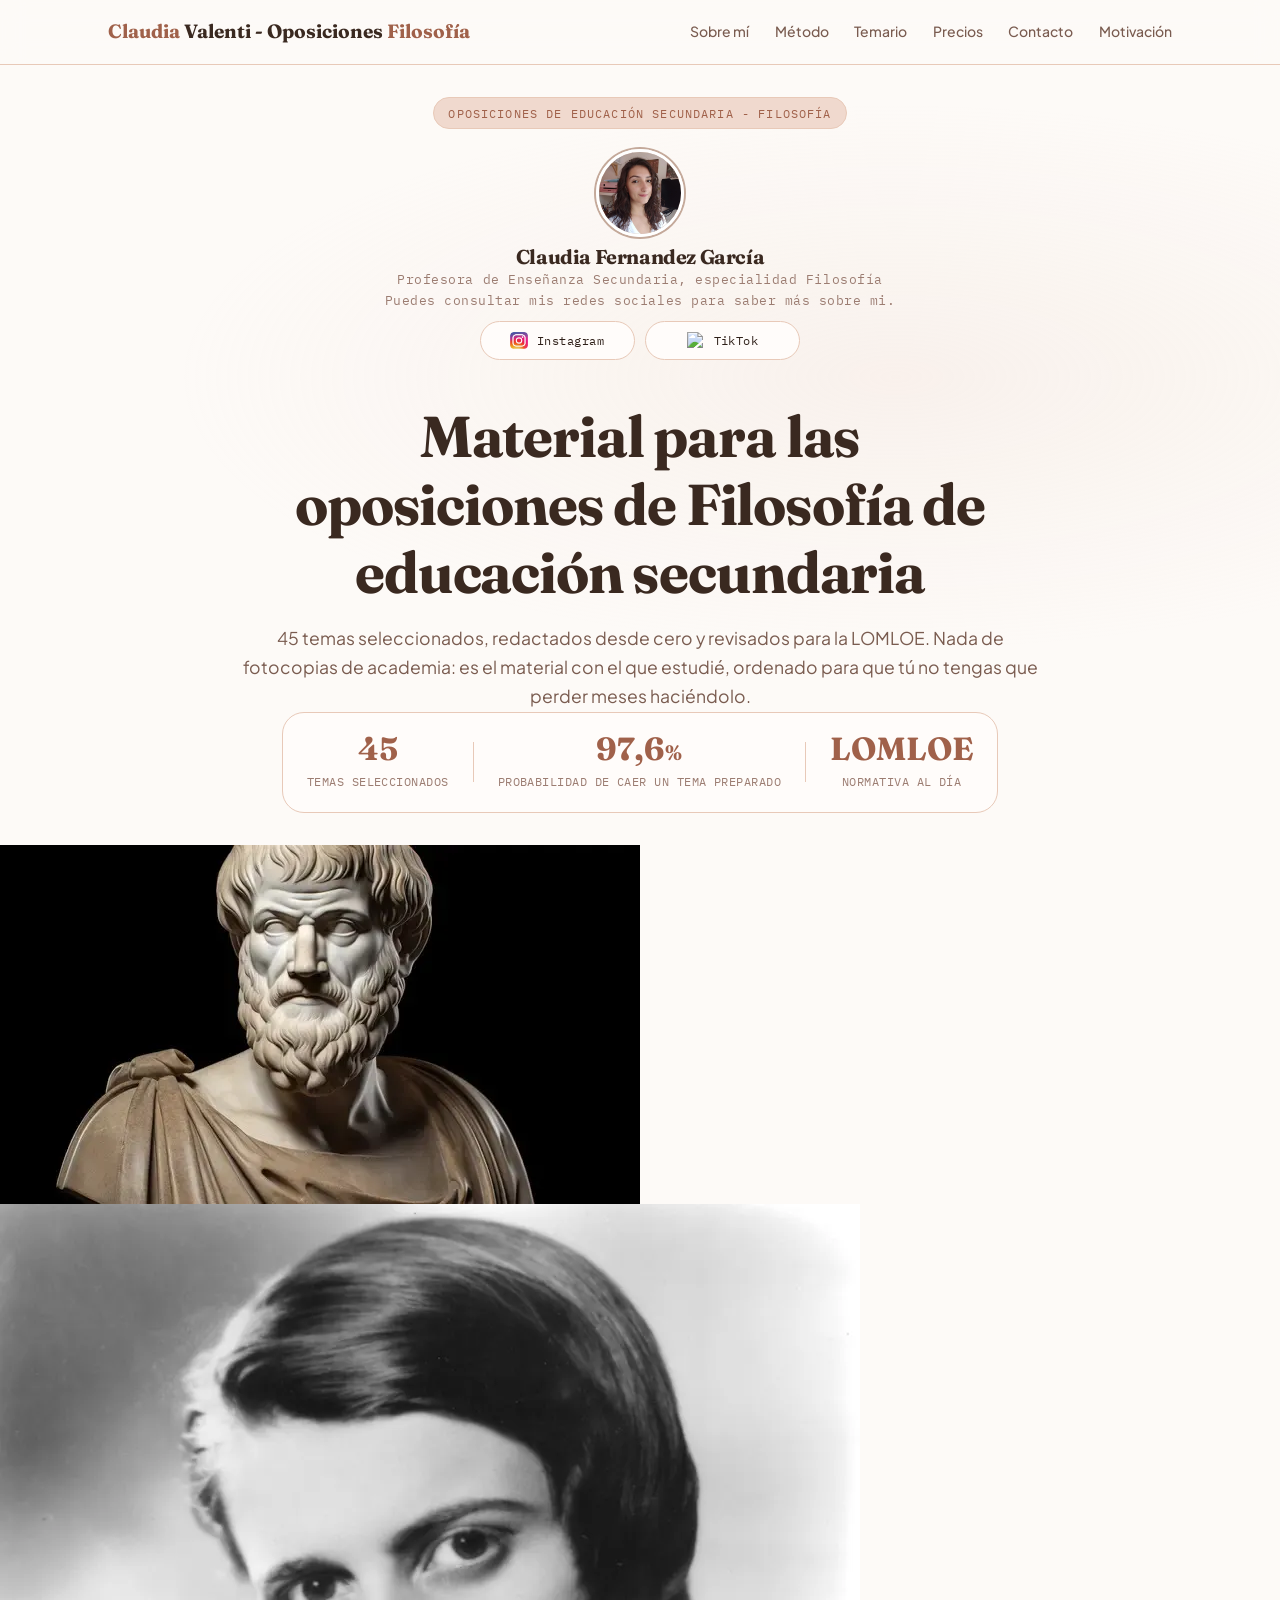
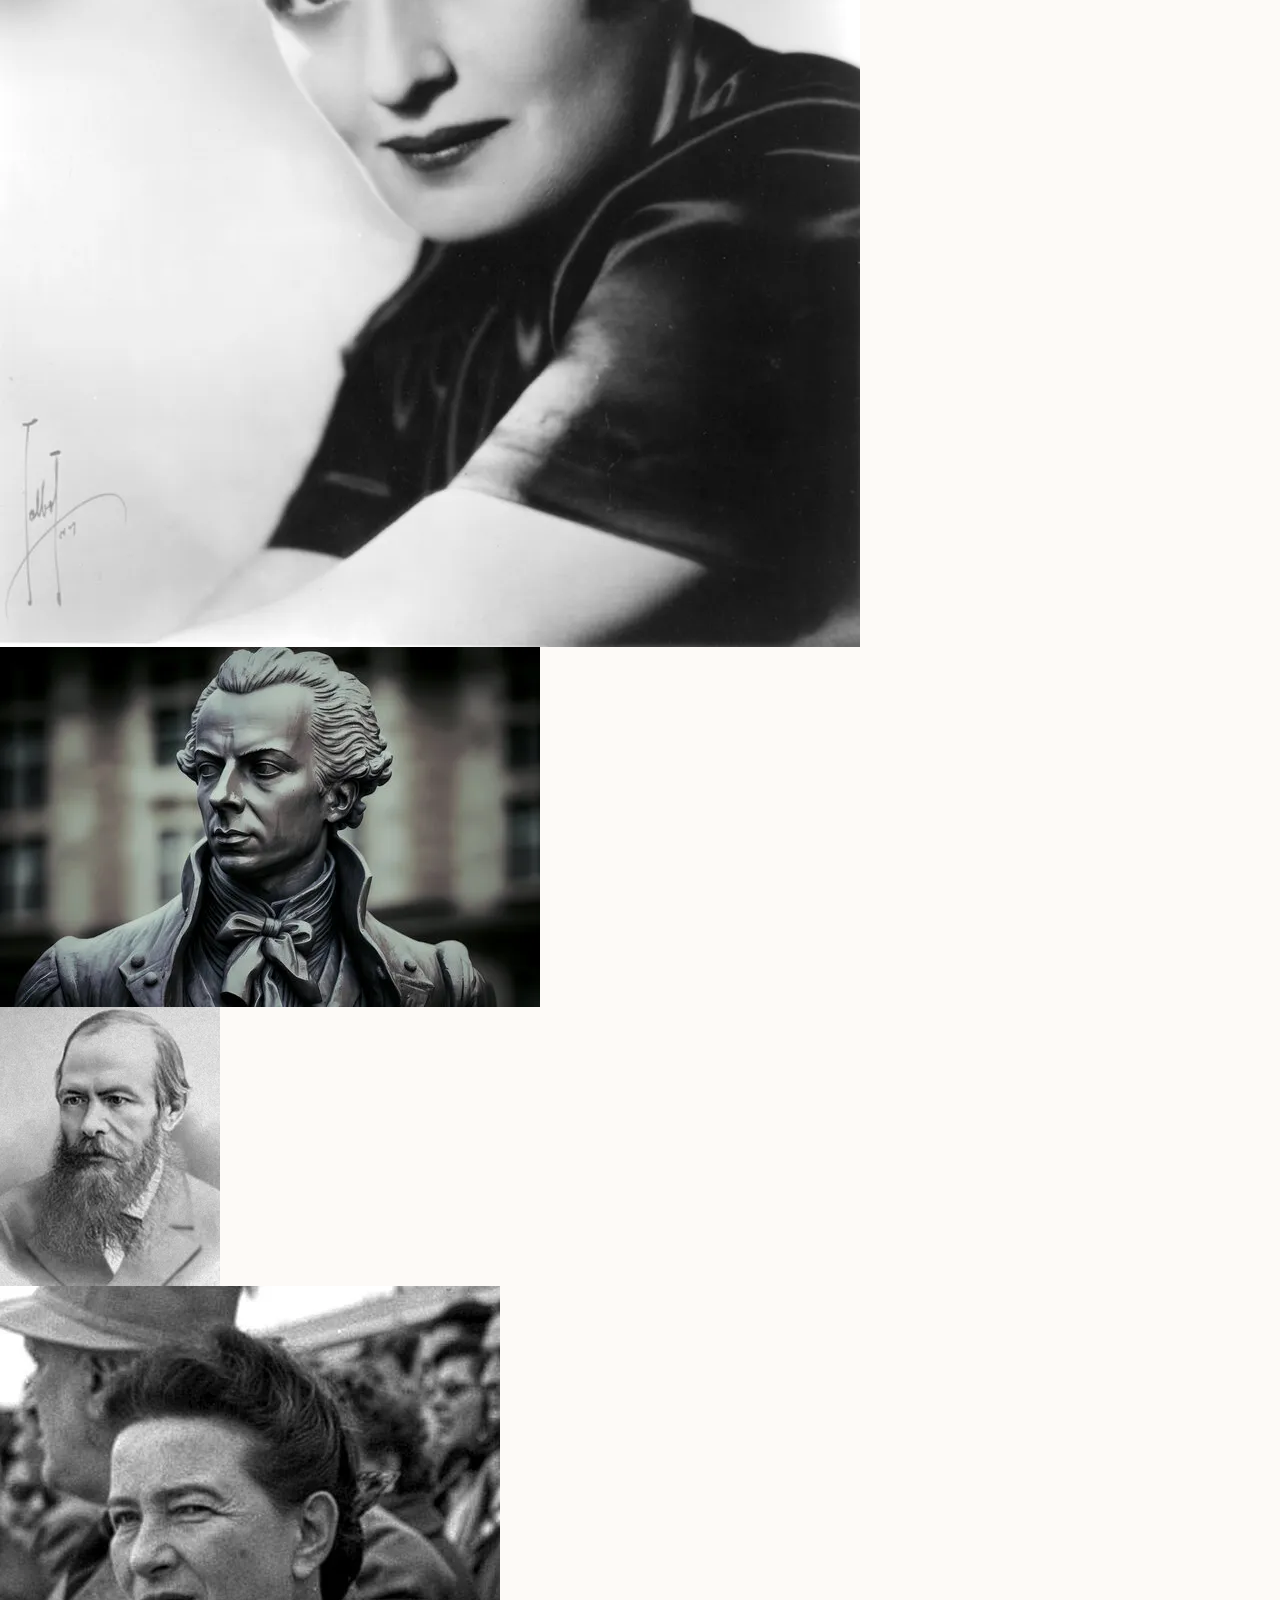
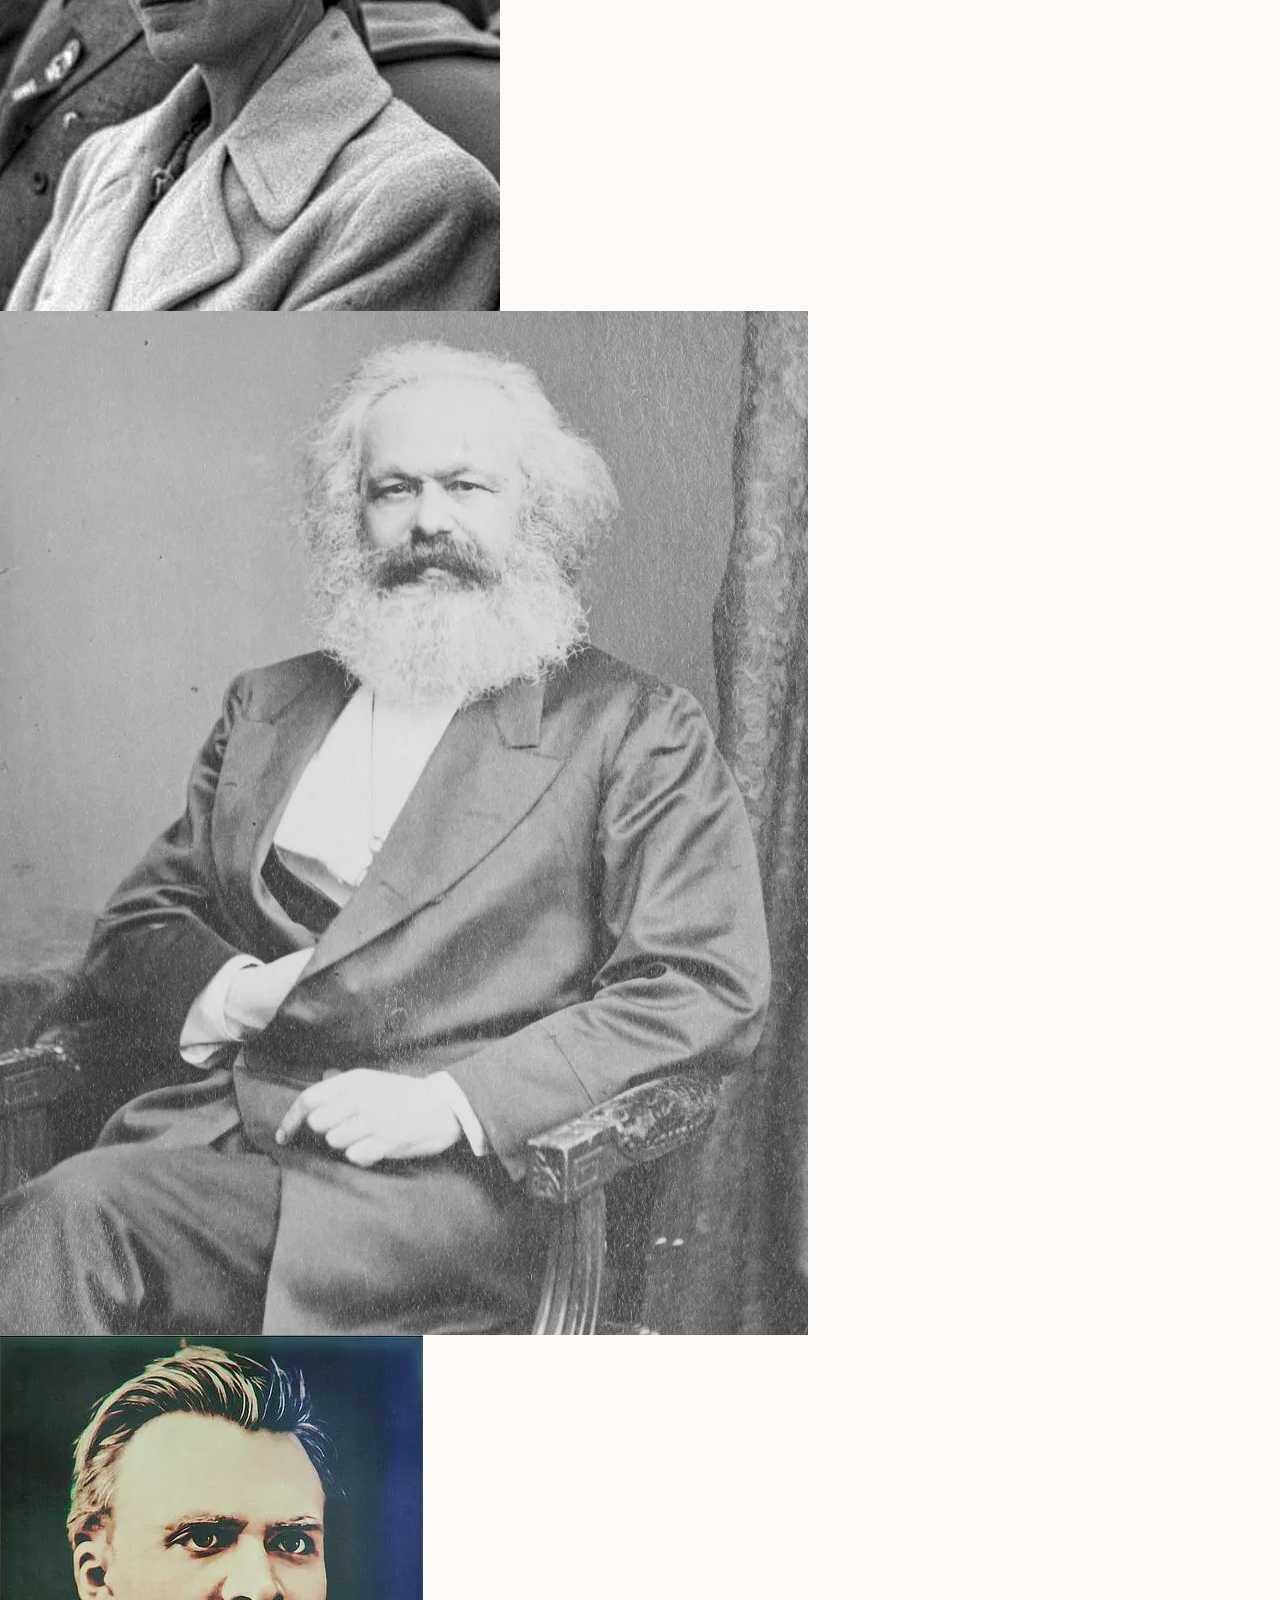
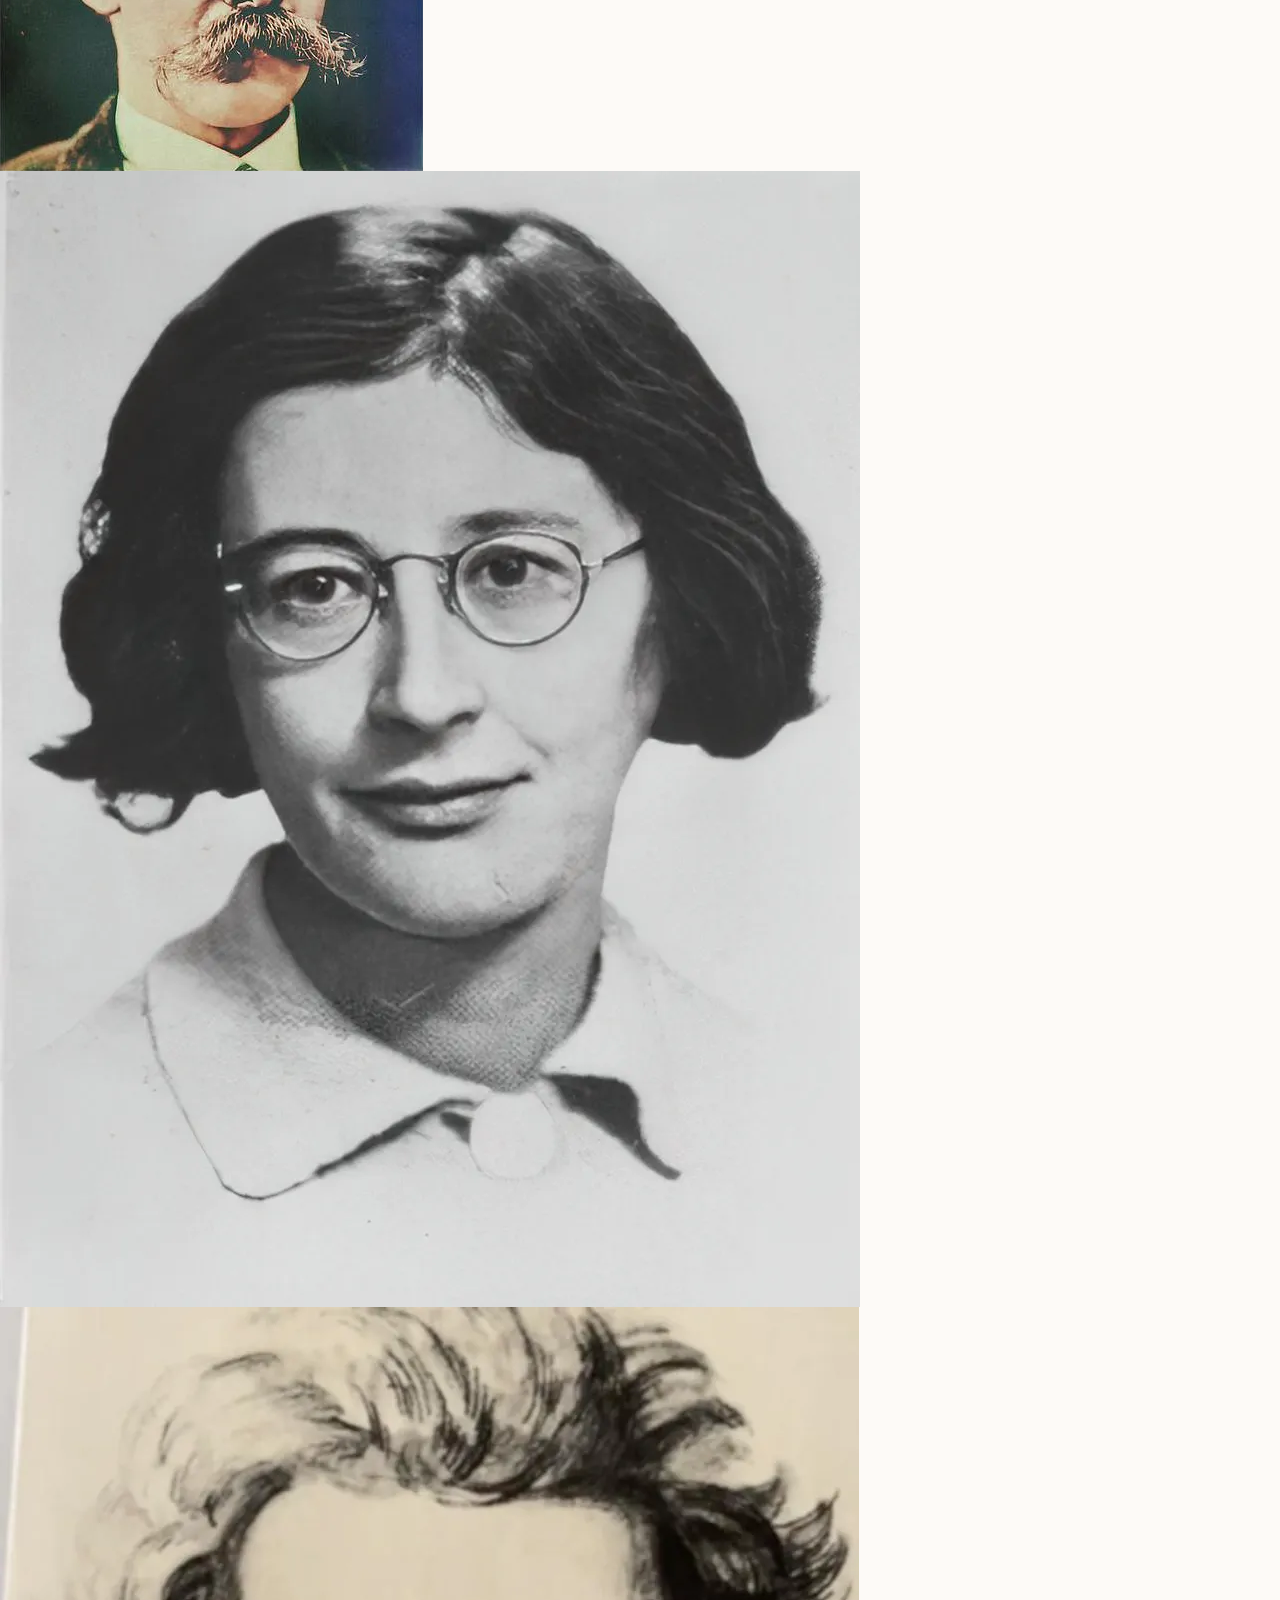
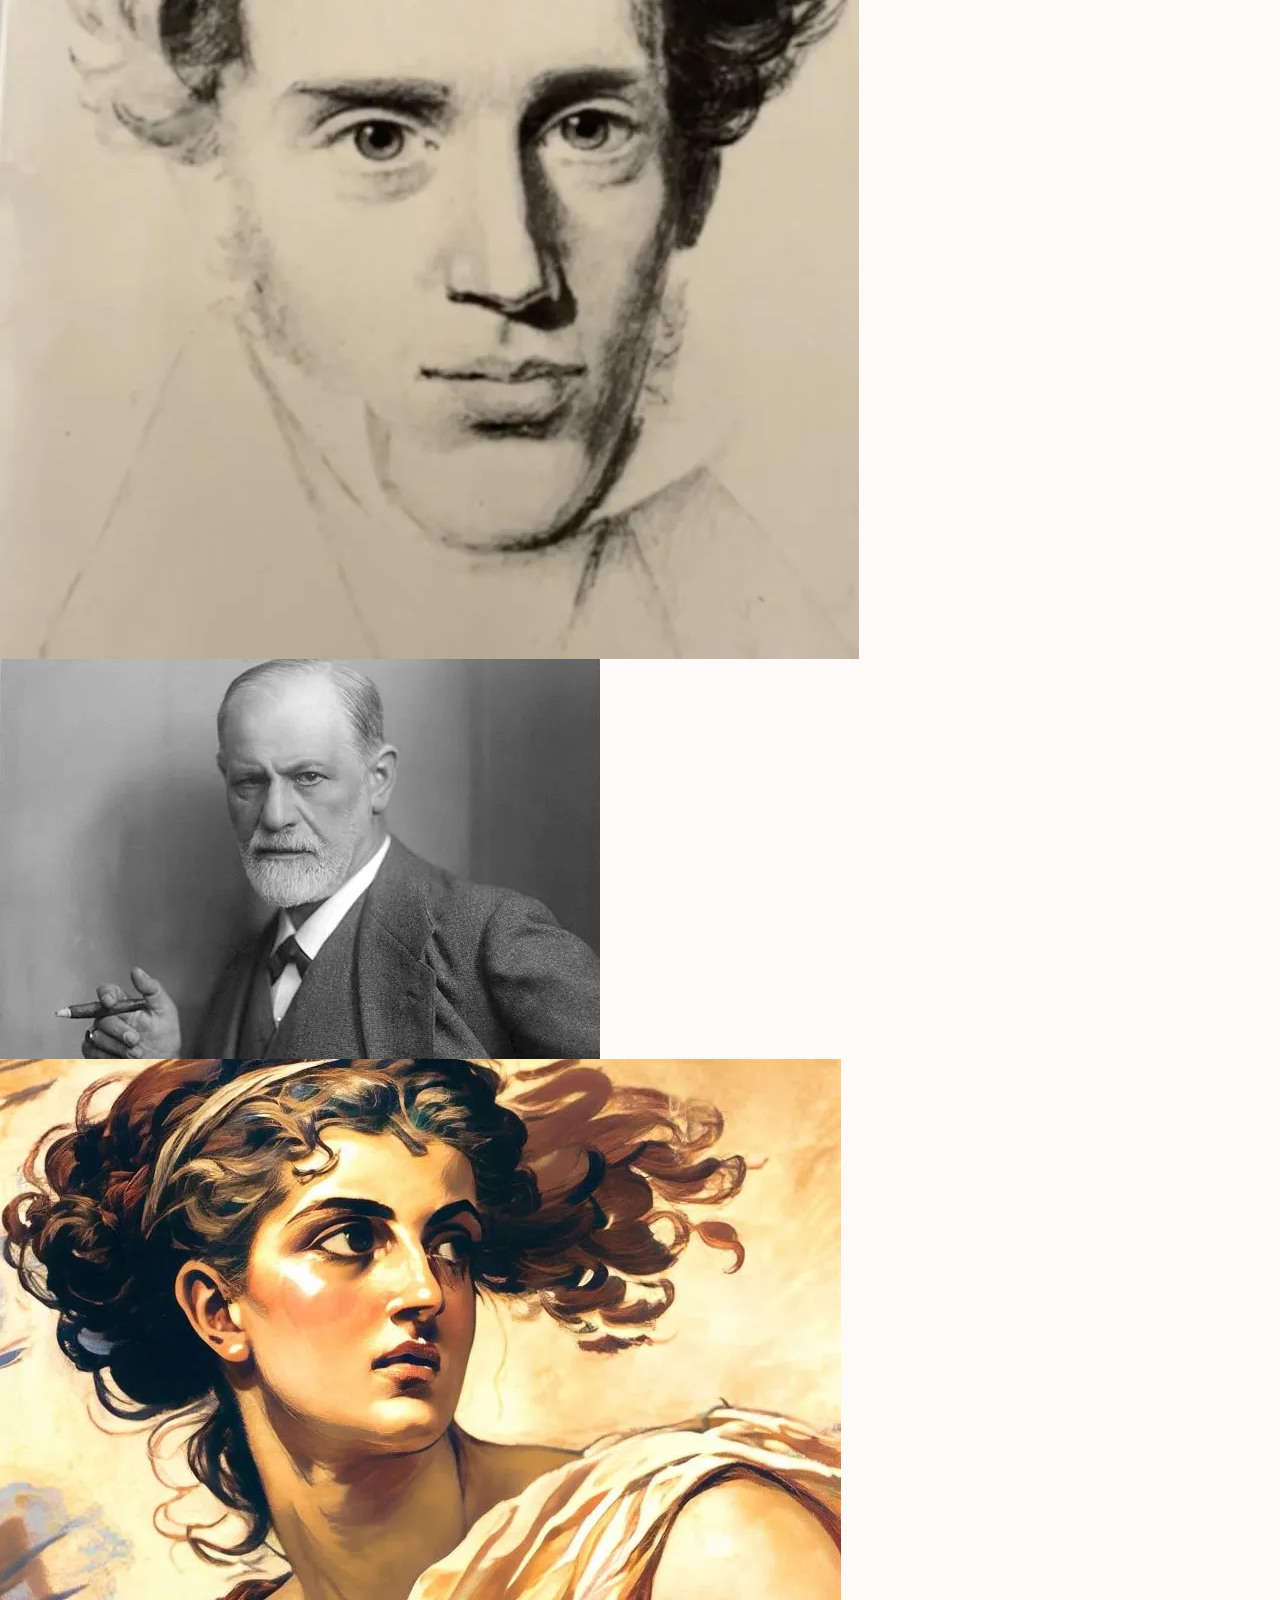
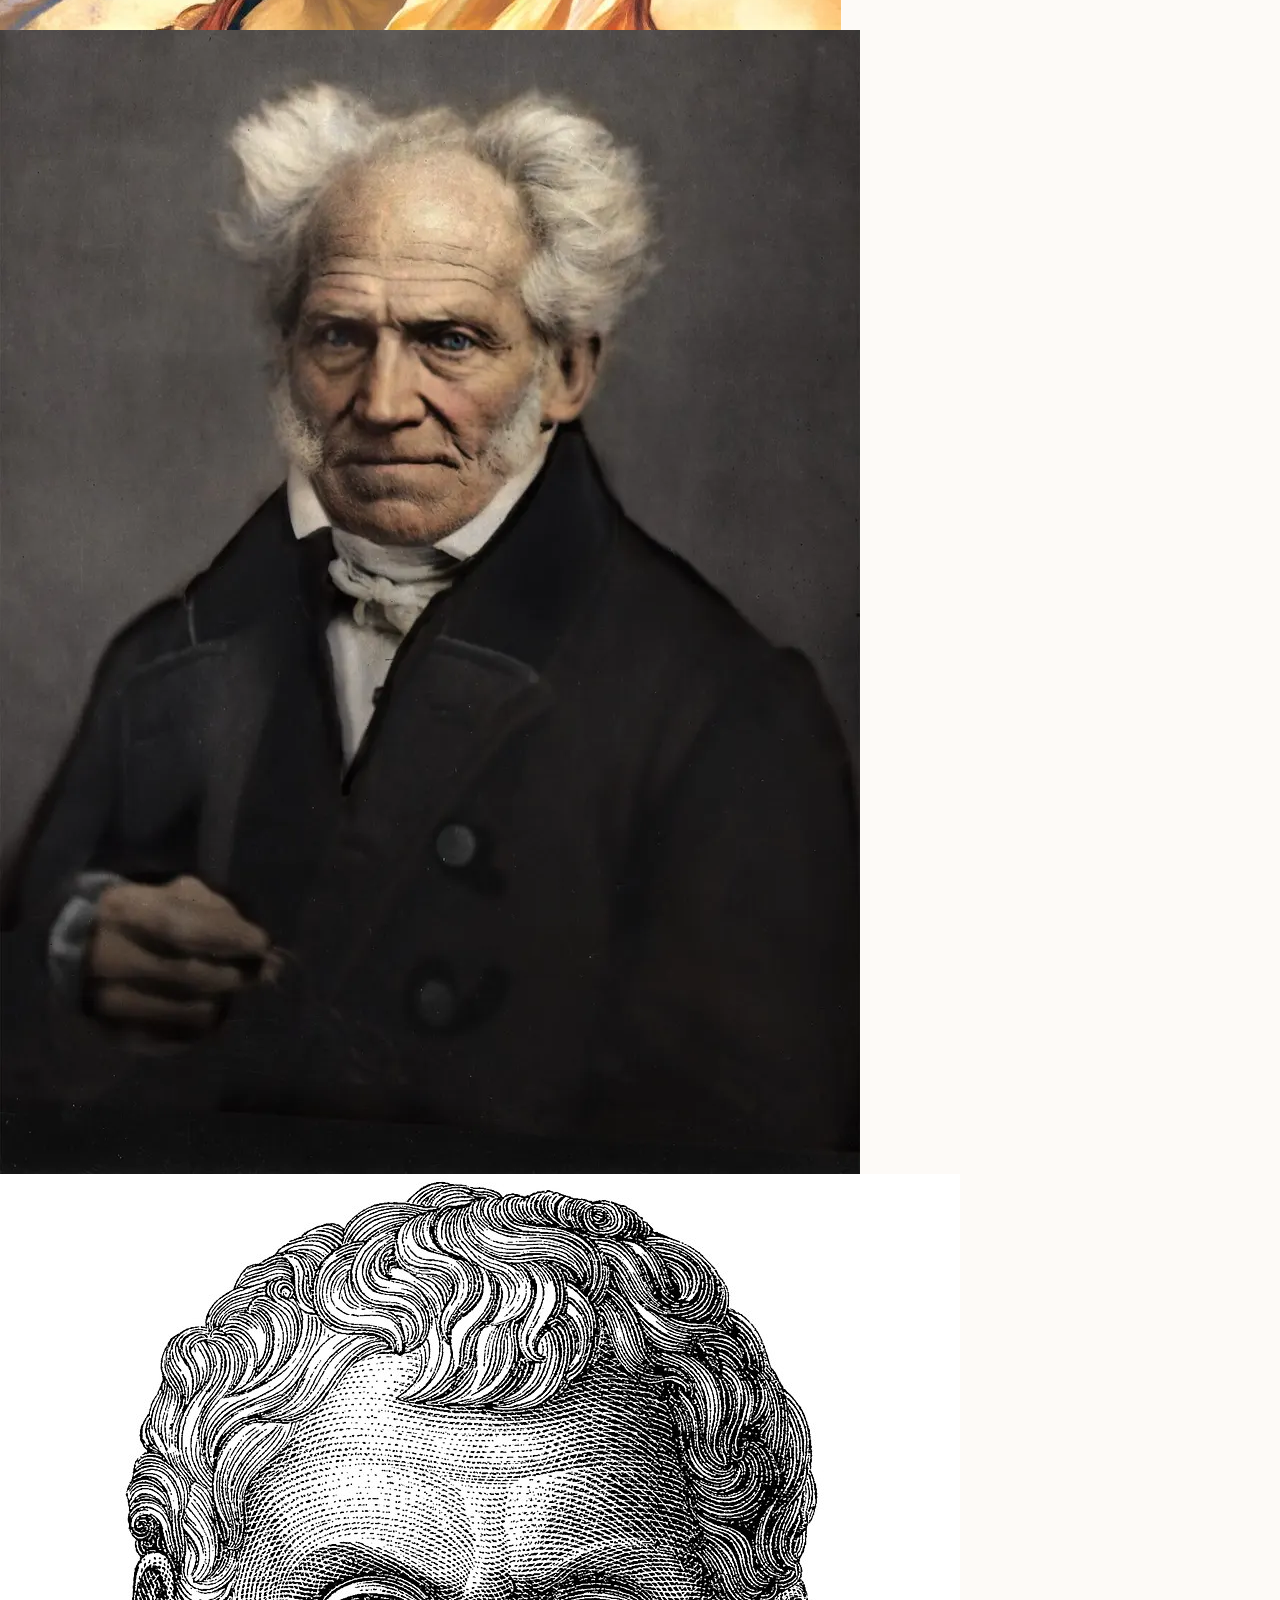
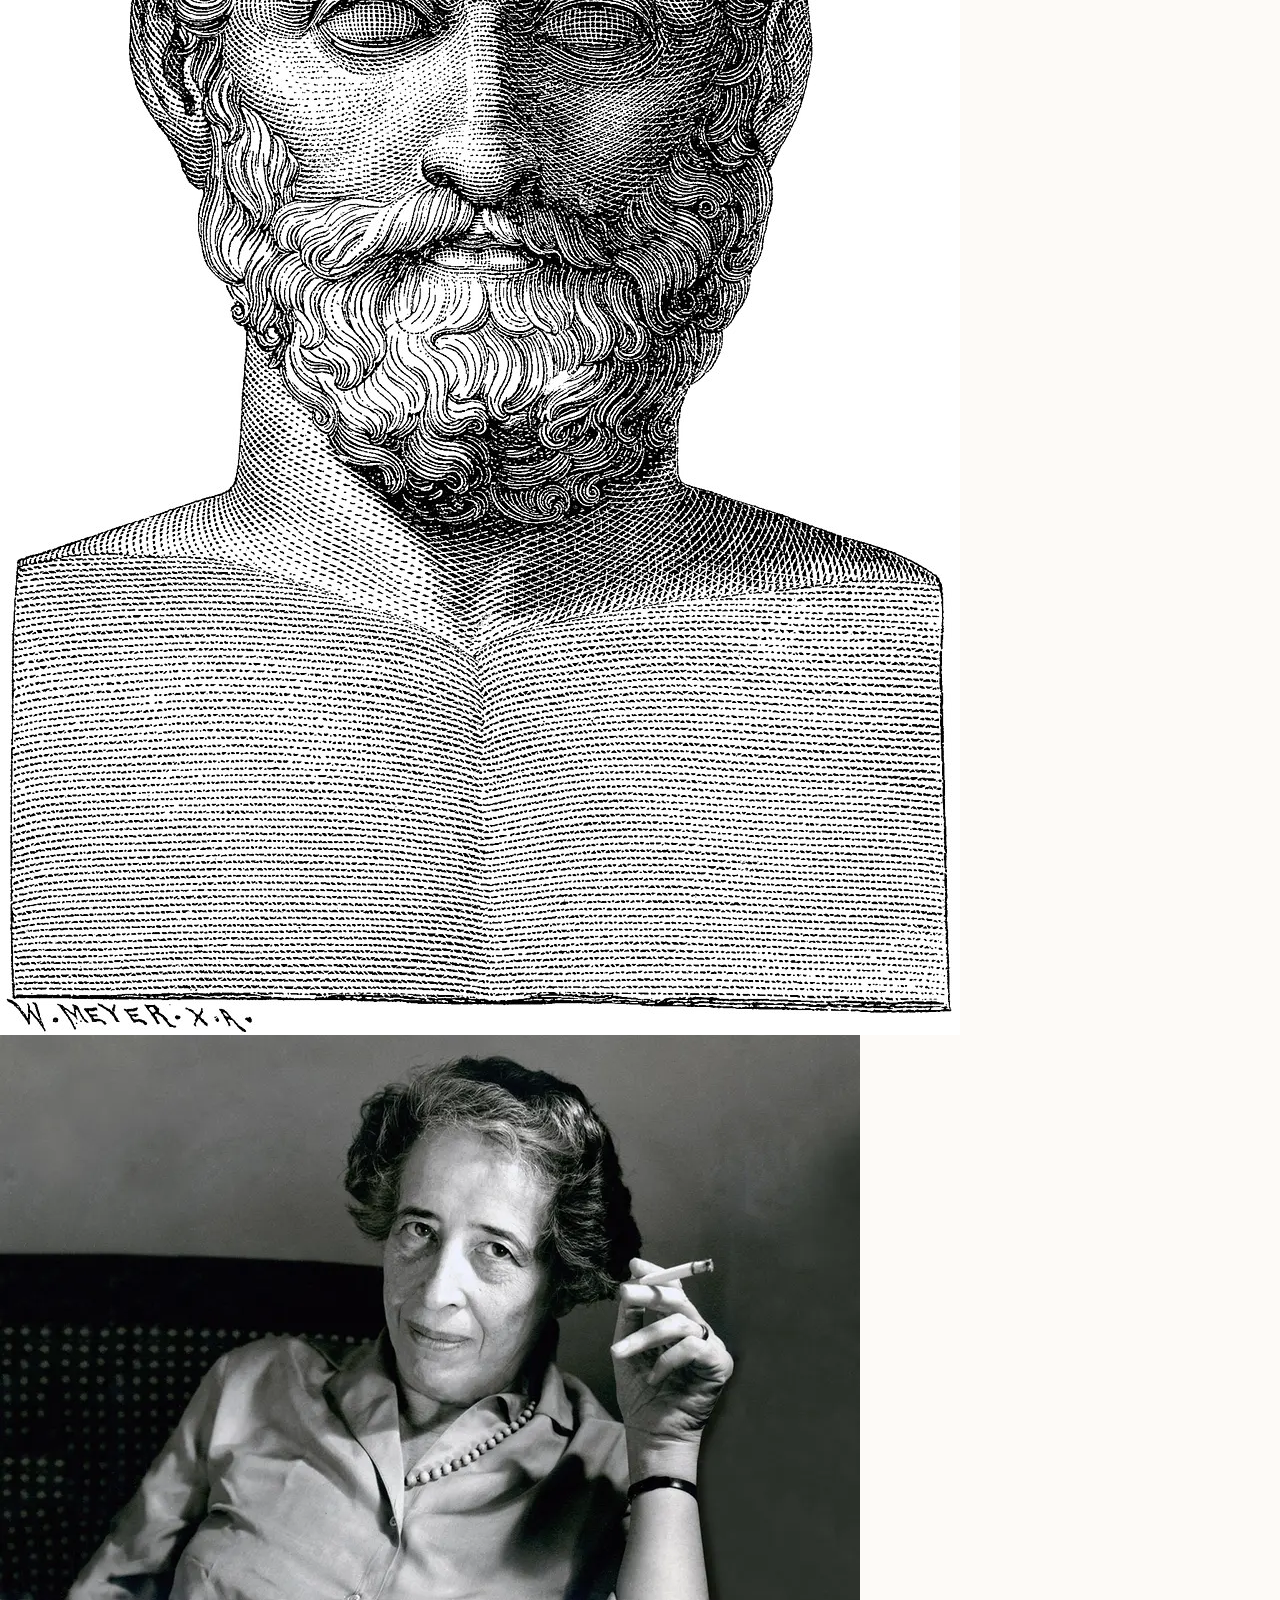
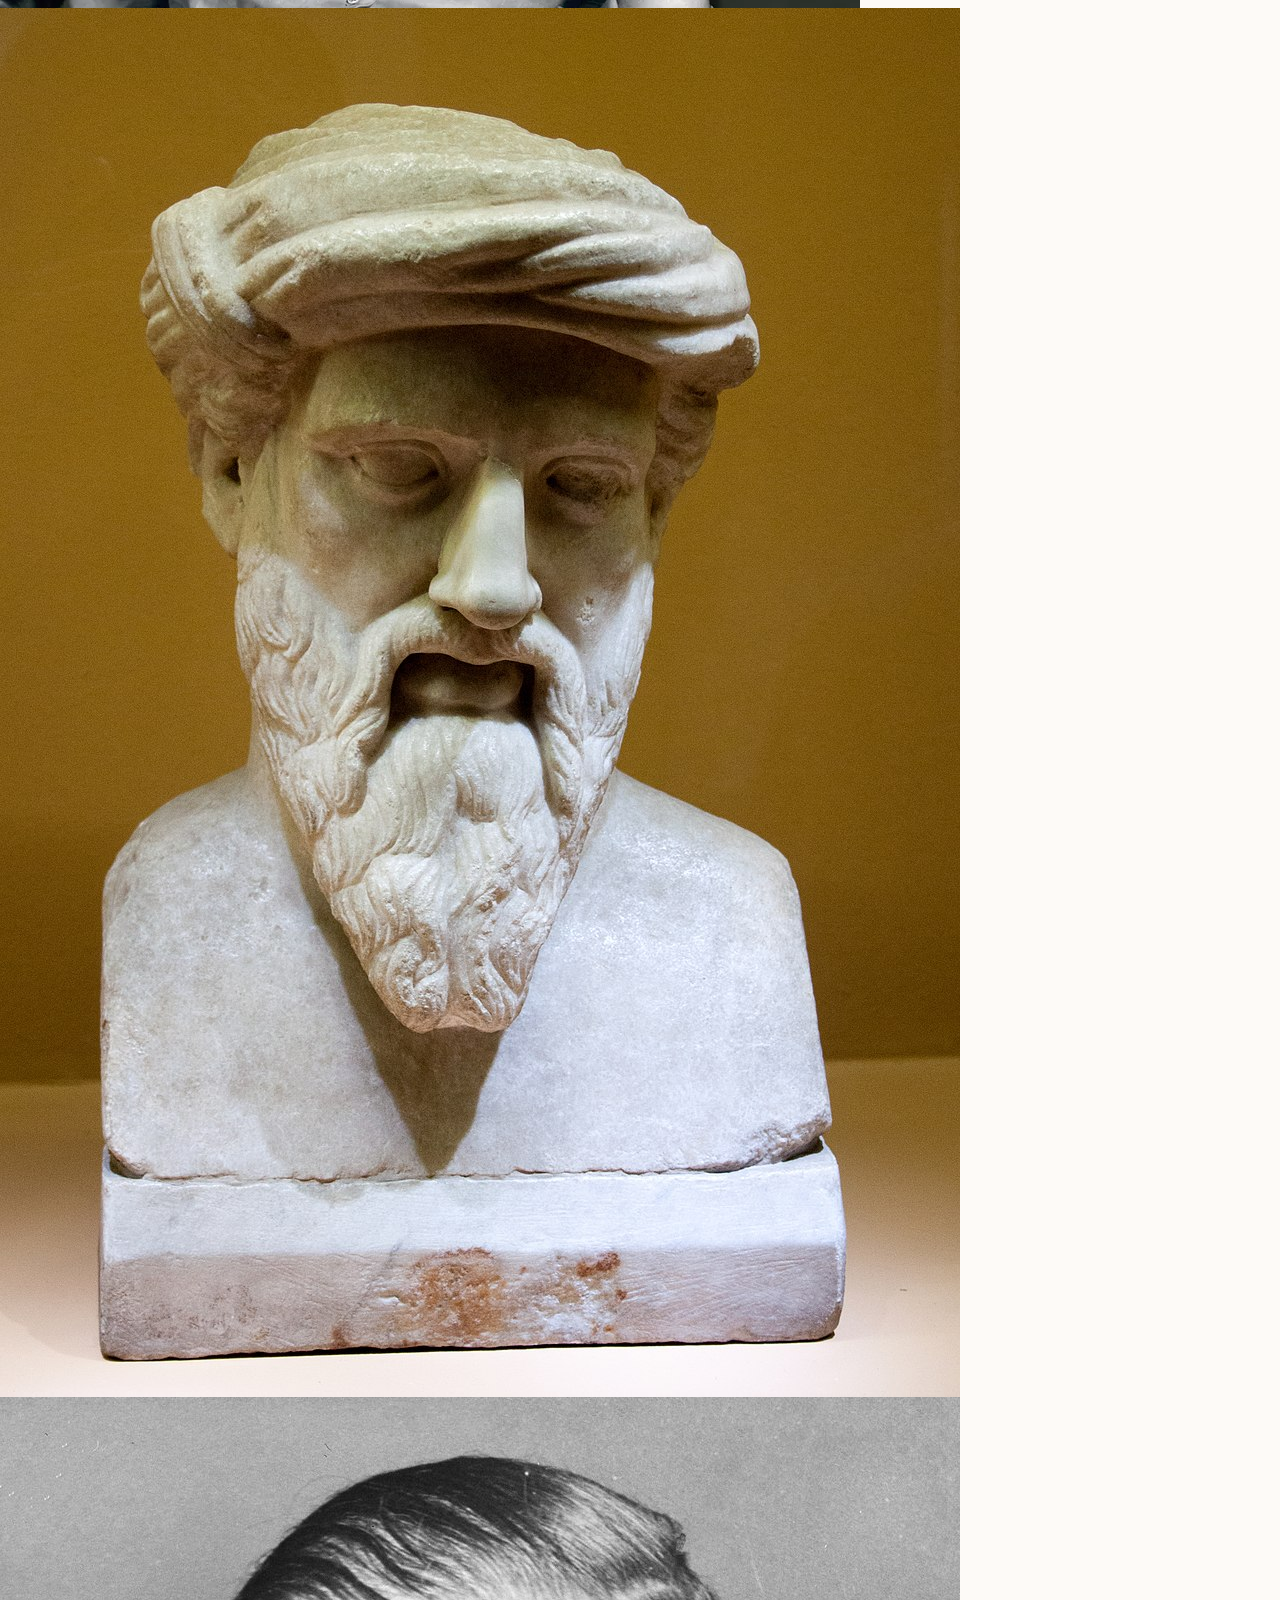
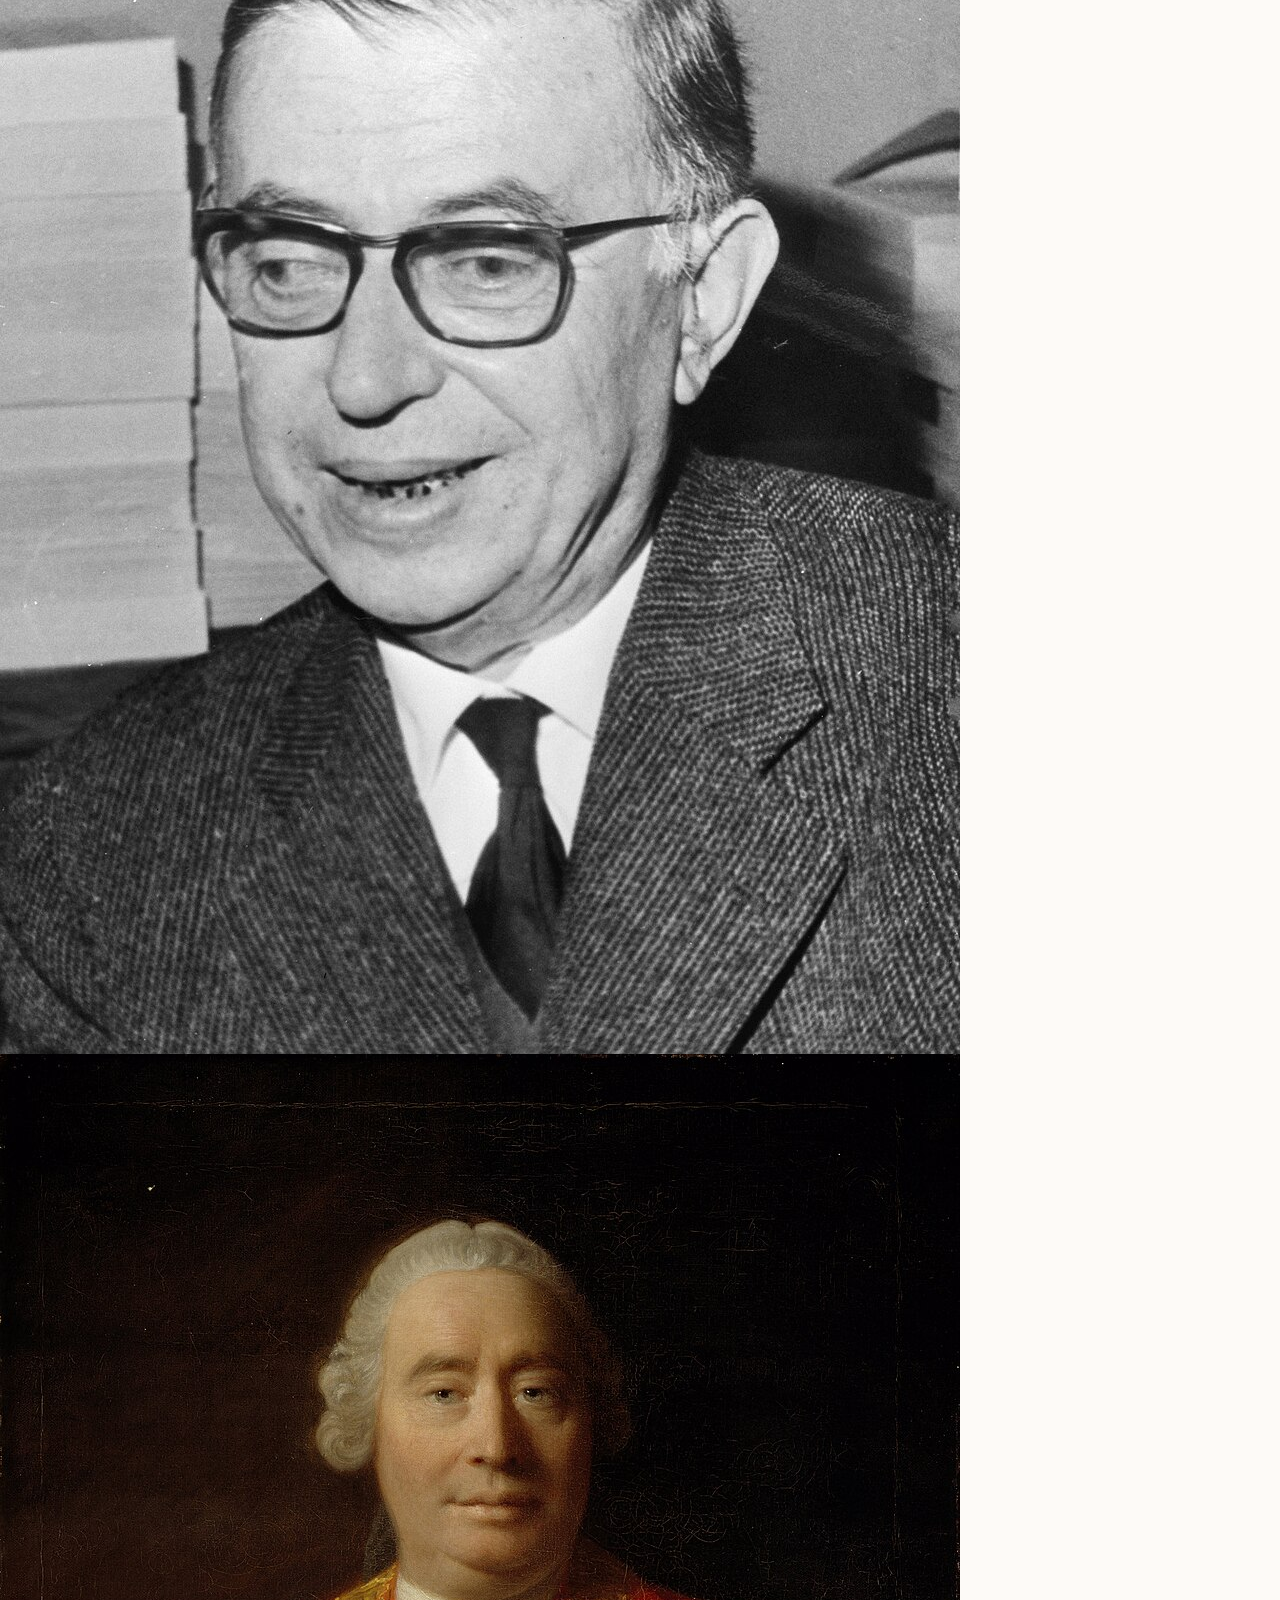
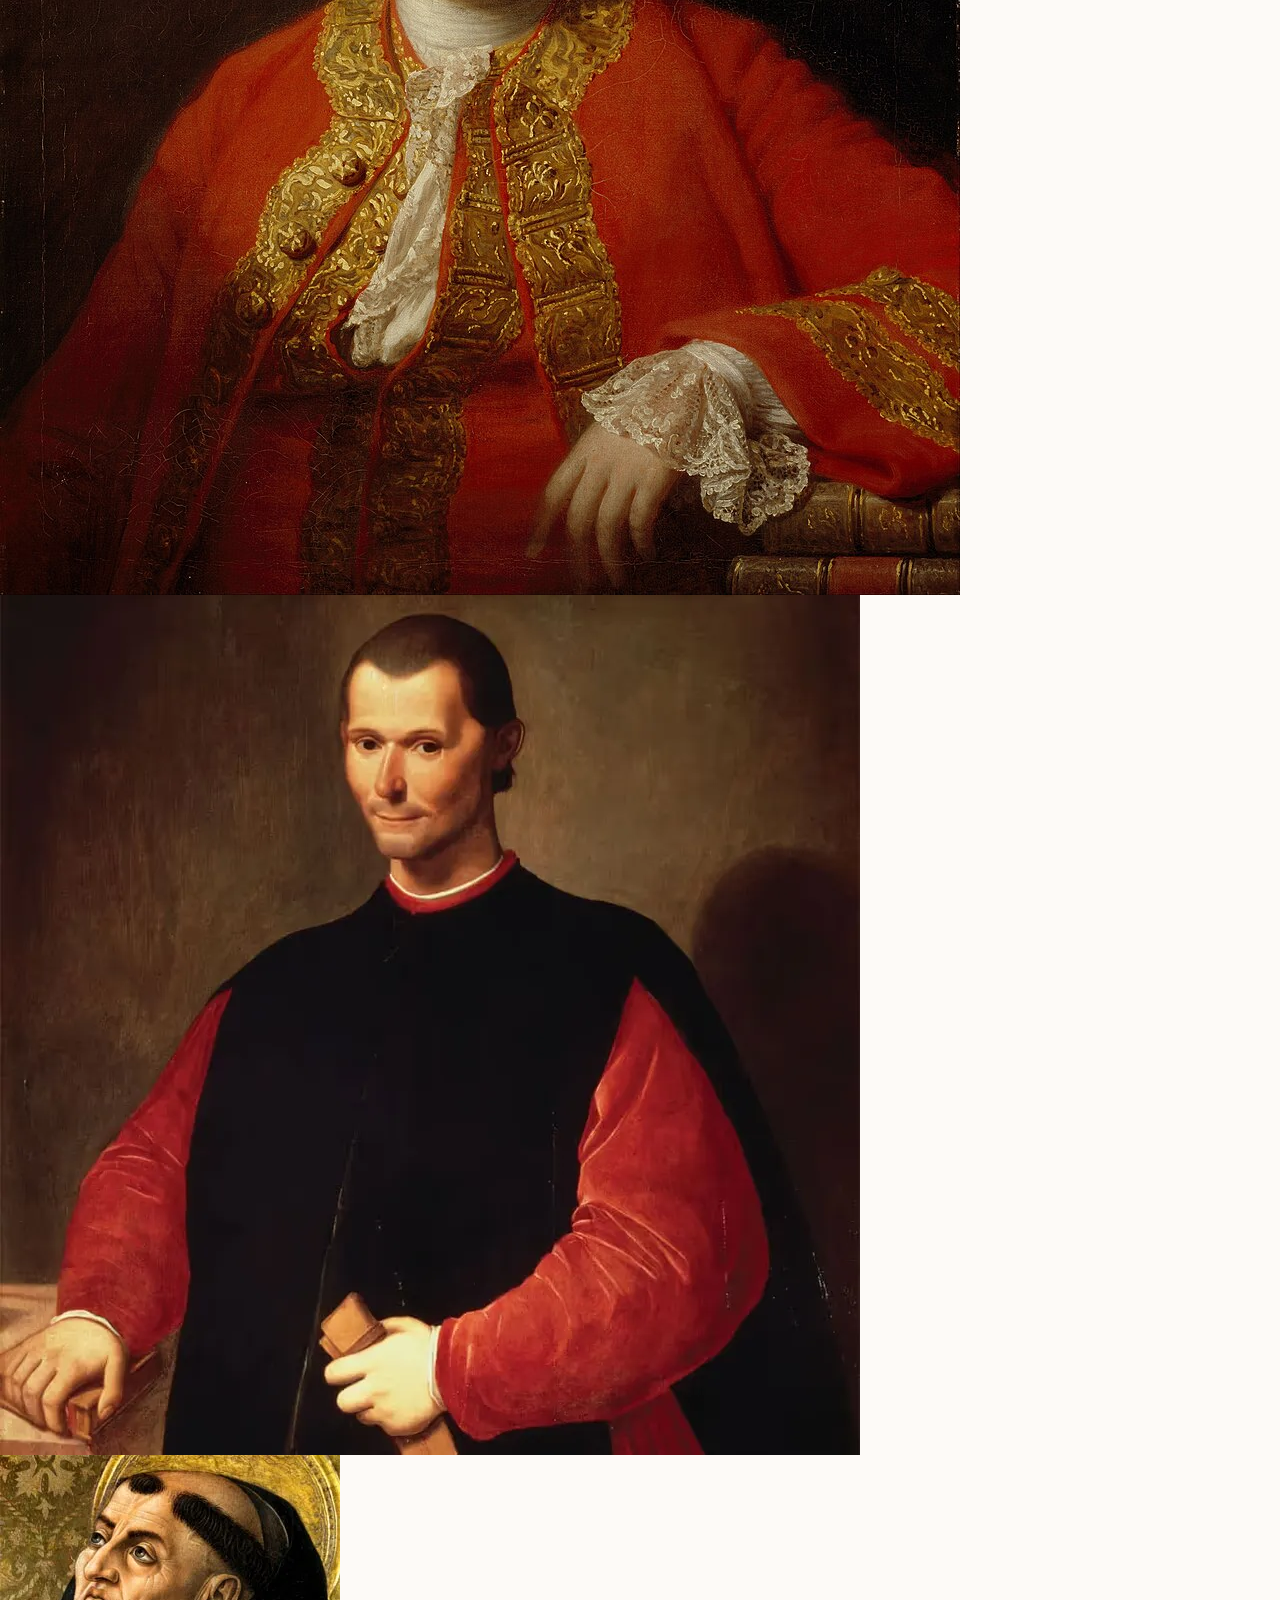
==== commit b6458c81: "Update favicon link in index.html" ====
--- a/index.html
+++ b/index.html
@@ -1,15 +1,19 @@
 <!DOCTYPE html>
 <html lang="es">
+
 <head>
   <meta charset="UTF-8">
   <meta name="viewport" content="width=device-width, initial-scale=1.0">
   <title>Valenti Oposiciones — Temario de Filosofía para Secundaria</title>
-  <link rel="icon" type="image/png" href="assets/phi%20favicon.png">
+  <link rel="icon" type="image/png" href="assets/img/phi favicon.png">
   <link rel="preconnect" href="https://fonts.googleapis.com">
   <link rel="preconnect" href="https://fonts.gstatic.com" crossorigin>
-  <link href="https://fonts.googleapis.com/css2?family=Fraunces:ital,opsz,wght@0,9..144,400;0,9..144,600;0,9..144,700;1,9..144,500&family=Plus+Jakarta+Sans:ital,wght@0,400;0,500;0,600;0,700;1,500&family=IBM+Plex+Mono:wght@400;500;600&family=Caveat:wght@500;700&display=swap" rel="stylesheet">
+  <link
+    href="https://fonts.googleapis.com/css2?family=Fraunces:ital,opsz,wght@0,9..144,400;0,9..144,600;0,9..144,700;1,9..144,500&family=Plus+Jakarta+Sans:ital,wght@0,400;0,500;0,600;0,700;1,500&family=IBM+Plex+Mono:wght@400;500;600&family=Caveat:wght@500;700&display=swap"
+    rel="stylesheet">
   <link rel="stylesheet" href="styles.css">
 </head>
+
 <body>
   <!-- NAVBAR -->
   <header class="navbar">
@@ -38,7 +42,7 @@
           <span class="badge">Oposiciones de Educación Secundaria - Filosofía</span>
           <div class="about__person" aria-label="Perfil de Claudia Fernández García">
             <div class="avatar">
-              <img src="assets/filoclaus.jpg" alt="Claudia Fernandez García">
+              <img src="assets/img/filoclaus.jpg" alt="Claudia Fernandez García">
             </div>
             <div>
               <h2 class="about__name">Claudia Fernandez García</h2>
@@ -46,13 +50,16 @@
               <p class="about__meta">Puedes consultar mis redes sociales para saber más sobre mi.</p>
             </div>
             <div class="about__social-links">
-              <a class="about__social-link" href="https://www.linkedin.com/in/claudiafernandezgarcia/" target="_blank" rel="noopener noreferrer">
-                <img src="assets/linkedin%20logo.webp" alt="Logo de LinkedIn">
-                <span>LinkedIn</span>
+
+              <a class="about__social-link" href="https://www.instagram.com/valentioposiciones" target="_blank"
+                rel="noopener noreferrer">
+                <img src="assets/img/instagramLogo.png" alt="Logo de Instagram">
+                <span>Instagram</span>
               </a>
-              <a class="about__social-link" href="https://www.instagram.com/filoclaus" target="_blank" rel="noopener noreferrer">
-                <img src="assets/instagramLogo.png" alt="Logo de Instagram">
-                <span>Instagram</span>
+              <a class="about__social-link" href="https://www.tiktok.com/@filoclaus" target="_blank"
+                rel="noopener noreferrer">
+                <img src="assets/img/tiktokLogo.webp" alt="Logo de TikTok">
+                <span>TikTok</span>
               </a>
             </div>
           </div>
@@ -60,12 +67,9 @@
           <p class="lead lead--center">
             45 temas seleccionados, redactados desde cero y revisados para la LOMLOE.
             Nada de fotocopias de academia: es el material con el que estudié,
-            ordenado para que tú no tengas que perder meses haciéndolo.<br>  
+            ordenado para que tú no tengas que perder meses haciéndolo.<br>
           </p>
-          <div class="hero__actions">
-            <a href="#contacto" class="btn btn--primary">Envíame un mensaje</a>
-            <a href="#metodo" class="btn btn--ghost">Ver por qué 45 temas</a>
-          </div>
+
           <div class="stats">
             <div class="stat">
               <span class="stat__value">45</span>
@@ -85,6 +89,35 @@
         </div>
       </div>
     </section>
+
+    <!-- BANDA MARQUEE (filósofos) -->
+    <div class="marquee-band" aria-hidden="true">
+      <ul class="marquee-band__track" id="marquee-track">
+        <li><img src="assets/img/aristotle.webp" alt=""></li>
+        <li><img src="assets/img/ayn rand.webp" alt=""></li>
+        <li><img src="assets/img/kant.webp" alt=""></li>
+        <li><img src="assets/img/Dostoevsky.webp" alt=""></li>
+        <li><img src="assets/img/beauvoir.webp"></li>
+        <li><img src="assets/img/marx.webp" alt=""></li>
+        <li><img src="assets/img/nietzche.png" alt=""></li>
+        <li><img src="assets/img/simoneWeil.webp" alt=""></li>
+        <li><img src="assets/img/kierkegaard.png" alt=""></li>
+        <li><img src="assets/img/sigmund-freud.webp" alt=""></li>
+        <li><img src="assets/img/hypatia.webp" alt=""></li>
+        <li><img src="assets/img/Schopenhauer.webp" alt=""></li>
+        <li><img src="assets/img/tales de mileto.jpg" alt=""></li>
+        <li><img src="assets/img/arendt.webp" alt=""></li>
+        <li><img src="assets/img/pitagoras.jpg" alt=""></li>
+        <li><img src="assets/img/sartre.jpg" alt=""></li>
+        <li><img src="assets/img/hume.jpg" alt=""></li>
+        <li><img src="assets/img/maquiavelo.webp" alt=""></li>
+        <li><img src="assets/img/tomas de aquino.webp" alt=""></li>
+        <li><img src="assets/img/platon.webp" alt=""></li>
+        <li><img src="assets/img/maria zambrano.webp" alt=""></li>
+        <li><img src="assets/img/descartes.jpg" alt=""></li>
+        <li><img src="assets/img/voltaire.png" alt=""></li>
+      </ul>
+    </div>
 
     <!-- SOBRE MÍ -->
     <section class="section section--soft section--tight-top" id="sobre-mi">
@@ -94,7 +127,7 @@
           <div class="ficha ficha--tilted">
             <div class="ficha__cover" aria-hidden="true">
               <a href="assets/aristoteles.webp" target="_blank" rel="noopener noreferrer" tabindex="-1">
-                <img src="assets/aristoteles.webp" alt="Portada del tema 50: La Naturaleza en Aristóteles">
+                <img src="assets/img/aristoteles.webp" alt="Portada del tema 50: La Naturaleza en Aristóteles">
               </a>
             </div>
             <div class="ficha__ring"></div>
@@ -121,12 +154,16 @@
             para que otras personas no tengan que empezar desde cero como hice yo.
             Hoy sigo dando clase y, en paralelo, acompaño a opositores de toda España.
           </p>
-          
+
           <ul class="checklist">
-            <li><span class="icon-check" aria-hidden="true">✓</span>Temario propio, escrito por mí, no es un recopilatorio de varias fuentes</li>
-            <li><span class="icon-check" aria-hidden="true">✓</span>Actualizado a la LOMLOE y revisado en cada convocatoria</li>
-            <li><span class="icon-check" aria-hidden="true">✓</span>Adaptado al currículo y a la legislación de tu comunidad autónoma</li>
-            <li><span class="icon-check" aria-hidden="true">✓</span>Acompañamiento y orientación por correo o por WhatsApp</li>
+            <li><span class="icon-check" aria-hidden="true">✓</span>Temario propio, escrito por mí, no es un
+              recopilatorio de varias fuentes</li>
+            <li><span class="icon-check" aria-hidden="true">✓</span>Actualizado a la LOMLOE y revisado en cada
+              convocatoria</li>
+            <li><span class="icon-check" aria-hidden="true">✓</span>Adaptado al currículo y a la legislación de tu
+              comunidad autónoma</li>
+            <li><span class="icon-check" aria-hidden="true">✓</span>Acompañamiento y orientación por correo o por
+              WhatsApp</li>
           </ul>
         </div>
       </div>
@@ -140,22 +177,21 @@
         <p class="lead lead--center">
           El examen de la oposición de Filosofía propone <strong>4 temas al azar</strong> de
           un temario oficial de <strong>71</strong>, y basta con desarrollar bien uno de ellos.
-          Preparar los 45 temas con más peso en el currículo deja la probabilidad de que te toque al menos uno que domines
+          Preparar los 45 temas con más peso en el currículo deja la probabilidad de que te toque al menos uno que
+          domines
           prácticamente al máximo.
         </p>
 
         <div class="probability">
           <div class="highlight-box">
             <span class="highlight-box__figure">97,6<small>%</small></span>
-            <span class="highlight-box__caption">de probabilidad de que al menos uno de los<br>4 temas del examen esté entre tus 45 temas</span>
+            <span class="highlight-box__caption">de probabilidad de que al menos uno de los<br>4 temas del examen esté
+              entre tus 45 temas</span>
           </div>
           <div class="card">
             <p class="card__label">Probabilidad según nº de temas preparados</p>
-            <img
-              class="chart-img"
-              src="assets/grafica-45-temas.png"
-              alt="Gráfica de probabilidad acumulada para 45 temas preparados"
-              loading="lazy">
+            <img class="chart-img" src="assets/img/grafica-45-temas.png"
+              alt="Gráfica de probabilidad acumulada para 45 temas preparados" loading="lazy">
           </div>
         </div>
 
@@ -179,55 +215,102 @@
           </summary>
 
           <ol class="temario__lista">
-            <li class="temario__bloque">Bloque 1</li>
-            <li class="tema"><span class="tema__num">3</span><span class="tema__titulo">La comunicación humana y el lenguaje: lenguaje natural y lenguajes formales.</span><span class="tema__check" aria-label="Incluido">✓</span></li>
-            <li class="tema"><span class="tema__num">4</span><span class="tema__titulo">Sentido y referencia. Teorías del significado.</span><span class="tema__check" aria-label="Incluido">✓</span></li>
-
-            <li class="temario__bloque">Bloque 2</li>
-            <li class="tema"><span class="tema__num">5</span><span class="tema__titulo">De la lógica clásica a la lógica simbólica.</span><span class="tema__check" aria-label="Incluido">✓</span></li>
-            <li class="tema"><span class="tema__num">11</span><span class="tema__titulo">Conocimiento y lenguaje: el problema de los conceptos universales.</span><span class="tema__check" aria-label="Incluido">✓</span></li>
-            <li class="tema"><span class="tema__num">14</span><span class="tema__titulo">La Metafísica como problema.</span><span class="tema__check" aria-label="Incluido">✓</span></li>
-            <li class="tema"><span class="tema__num">17</span><span class="tema__titulo">Las categorías y los diversos sistemas categoriales.</span><span class="tema__check" aria-label="Incluido">✓</span></li>
-            <li class="tema"><span class="tema__num">18</span><span class="tema__titulo">Los distintos planteamientos en torno al concepto de sustancia. Valoración crítica del principio de causalidad.</span><span class="tema__check" aria-label="Incluido">✓</span></li>
-            <li class="tema"><span class="tema__num">20</span><span class="tema__titulo">El debate histórico en torno a la relación entre la fe y la razón.</span><span class="tema__check" aria-label="Incluido">✓</span></li>
-            <li class="tema"><span class="tema__num">24</span><span class="tema__titulo">La antropología como campo de estudio. Diversas concepciones de la antropología.</span><span class="tema__check" aria-label="Incluido">✓</span></li>
-            <li class="tema"><span class="tema__num">25</span><span class="tema__titulo">La antropogénesis: naturaleza y cultura.</span><span class="tema__check" aria-label="Incluido">✓</span></li>
-            <li class="tema"><span class="tema__num">26</span><span class="tema__titulo">Las distintas concepciones de la Psicología como ciencia.</span><span class="tema__check" aria-label="Incluido">✓</span></li>
-
-            <li class="temario__bloque">Bloque 4</li>
-            <li class="tema"><span class="tema__num">32</span><span class="tema__titulo">Origen y naturaleza en la sociedad.</span><span class="tema__check" aria-label="Incluido">✓</span></li>
-            <li class="tema"><span class="tema__num">41</span><span class="tema__titulo">Éticas materiales y Éticas formales.</span><span class="tema__check" aria-label="Incluido">✓</span></li>
-            <li class="tema"><span class="tema__num">43</span><span class="tema__titulo">Principales problemas éticos en la actividad científica y técnica y en la convivencia social de nuestro tiempo.</span><span class="tema__check" aria-label="Incluido">✓</span></li>
-
-            <li class="temario__bloque">Bloque 5</li>
-            <li class="tema"><span class="tema__num">46</span><span class="tema__titulo">La historia de la filosofía como problema filosófico.</span><span class="tema__check" aria-label="Incluido">✓</span></li>
-            <li class="tema"><span class="tema__num">47</span><span class="tema__titulo">Los modelos de explicación racional en los presocráticos.</span><span class="tema__check" aria-label="Incluido">✓</span></li>
-            <li class="tema"><span class="tema__num">48</span><span class="tema__titulo">El debate ético-político en Sócrates y los sofistas.</span><span class="tema__check" aria-label="Incluido">✓</span></li>
-            <li class="tema"><span class="tema__num">49</span><span class="tema__titulo">La justicia en la Polis como objetivo de la filosofía de Platón.</span><span class="tema__check" aria-label="Incluido">✓</span></li>
-            <li class="tema"><span class="tema__num">50</span><span class="tema__titulo">La Naturaleza en Aristóteles.</span><span class="tema__check" aria-label="Incluido">✓</span></li>
-            <li class="tema"><span class="tema__num">51</span><span class="tema__titulo">El desarrollo de la ciencia en el pensamiento helenístico.</span><span class="tema__check" aria-label="Incluido">✓</span></li>
-            <li class="tema"><span class="tema__num">52</span><span class="tema__titulo">La síntesis escolástica de Santo Tomás de Aquino.</span><span class="tema__check" aria-label="Incluido">✓</span></li>
-            <li class="tema"><span class="tema__num">53</span><span class="tema__titulo">El nominalismo y la ciencia del siglo XIV.</span><span class="tema__check" aria-label="Incluido">✓</span></li>
-            <li class="tema"><span class="tema__num">54</span><span class="tema__titulo">La revolución científica. Galileo y Newton.</span><span class="tema__check" aria-label="Incluido">✓</span></li>
-            <li class="tema"><span class="tema__num">55</span><span class="tema__titulo">El método cartesiano.</span><span class="tema__check" aria-label="Incluido">✓</span></li>
-            <li class="tema"><span class="tema__num">56</span><span class="tema__titulo">El sujeto ético-político en Spinoza.</span><span class="tema__check" aria-label="Incluido">✓</span></li>
-            <li class="tema"><span class="tema__num">57</span><span class="tema__titulo">Ciencia y conocimiento en Leibniz.</span><span class="tema__check" aria-label="Incluido">✓</span></li>
-            <li class="tema"><span class="tema__num">58</span><span class="tema__titulo">El empirismo y las ciencias morales: Locke y Hume.</span><span class="tema__check" aria-label="Incluido">✓</span></li>
-            <li class="tema"><span class="tema__num">59</span><span class="tema__titulo">El uso teórico de la razón en Kant.</span><span class="tema__check" aria-label="Incluido">✓</span></li>
-            <li class="tema"><span class="tema__num">60</span><span class="tema__titulo">El uso práctico de la razón en Kant.</span><span class="tema__check" aria-label="Incluido">✓</span></li>
-
-            <li class="temario__bloque">Bloque 6</li>
-            <li class="tema"><span class="tema__num">61</span><span class="tema__titulo">La filosofía de Hegel: sujeto, sistema y estado.</span><span class="tema__check" aria-label="Incluido">✓</span></li>
-            <li class="tema"><span class="tema__num">62</span><span class="tema__titulo">El positivismo y el avance científico del siglo XIX.</span><span class="tema__check" aria-label="Incluido">✓</span></li>
-            <li class="tema"><span class="tema__num">63</span><span class="tema__titulo">La crítica de Marx al capitalismo y su influjo en la historia del pensamiento occidental.</span><span class="tema__check" aria-label="Incluido">✓</span></li>
-            <li class="tema"><span class="tema__num">64</span><span class="tema__titulo">Nietzsche y la crisis de la cultura occidental.</span><span class="tema__check" aria-label="Incluido">✓</span></li>
-            <li class="tema"><span class="tema__num">65</span><span class="tema__titulo">La fenomenología de E. Husserl.</span><span class="tema__check" aria-label="Incluido">✓</span></li>
-            <li class="tema"><span class="tema__num">66</span><span class="tema__titulo">Freud: el psicoanálisis como crítica de la cultura occidental.</span><span class="tema__check" aria-label="Incluido">✓</span></li>
-            <li class="tema"><span class="tema__num">67</span><span class="tema__titulo">El problema del ser en Heidegger y en las filosofías de la existencia.</span><span class="tema__check" aria-label="Incluido">✓</span></li>
-            <li class="tema"><span class="tema__num">68</span><span class="tema__titulo">L. Wittgenstein y B. Russell: la corriente analítica de la filosofía.</span><span class="tema__check" aria-label="Incluido">✓</span></li>
-            <li class="tema"><span class="tema__num">69</span><span class="tema__titulo">Razón y sociedad en la escuela de Frankfurt y en K.R. Popper.</span><span class="tema__check" aria-label="Incluido">✓</span></li>
-            <li class="tema"><span class="tema__num">70</span><span class="tema__titulo">Ortega y Gasset y la filosofía del exilio español.</span><span class="tema__check" aria-label="Incluido">✓</span></li>
-            <li class="tema"><span class="tema__num">71</span><span class="tema__titulo">La filosofía de "fin de siglo": hermenéutica y postmodernidad.</span><span class="tema__check" aria-label="Incluido">✓</span></li>
+            <li class="temario__bloque">Bloque 1 - Lógica y Lenguaje</li>
+            <li class="tema"><span class="tema__num">3</span><span class="tema__titulo">La comunicación humana y el
+                lenguaje: lenguaje natural y lenguajes formales.</span><span class="tema__check"
+                aria-label="Incluido">✓</span></li>
+            <li class="tema"><span class="tema__num">4</span><span class="tema__titulo">Sentido y referencia. Teorías
+                del significado.</span><span class="tema__check" aria-label="Incluido">✓</span></li>
+            <li class="tema"><span class="tema__num">5</span><span class="tema__titulo">De la lógica clásica a la lógica
+                simbólica.</span><span class="tema__check" aria-label="Incluido">✓</span></li>
+            <li class="tema"><span class="tema__num">11</span><span class="tema__titulo">Conocimiento y lenguaje: el
+                problema de los conceptos universales.</span><span class="tema__check" aria-label="Incluido">✓</span>
+            </li>
+
+            <li class="temario__bloque">Bloque 2 - Metafísica y sus problemas fundamentales</li>
+            <li class="tema"><span class="tema__num">14</span><span class="tema__titulo">La Metafísica como
+                problema.</span><span class="tema__check" aria-label="Incluido">✓</span></li>
+            <li class="tema"><span class="tema__num">17</span><span class="tema__titulo">Las categorías y los diversos
+                sistemas categoriales.</span><span class="tema__check" aria-label="Incluido">✓</span></li>
+            <li class="tema"><span class="tema__num">18</span><span class="tema__titulo">Los distintos planteamientos en
+                torno al concepto de sustancia. Valoración crítica del principio de causalidad.</span><span
+                class="tema__check" aria-label="Incluido">✓</span></li>
+            <li class="tema"><span class="tema__num">20</span><span class="tema__titulo">El debate histórico en torno a
+                la relación entre la fe y la razón.</span><span class="tema__check" aria-label="Incluido">✓</span></li>
+
+            <li class="temario__bloque">Bloque 3 - Antropología y Psicología</li>
+            <li class="tema"><span class="tema__num">24</span><span class="tema__titulo">La antropología como campo de
+                estudio. Diversas concepciones de la antropología.</span><span class="tema__check"
+                aria-label="Incluido">✓</span></li>
+            <li class="tema"><span class="tema__num">25</span><span class="tema__titulo">La antropogénesis: naturaleza y
+                cultura.</span><span class="tema__check" aria-label="Incluido">✓</span></li>
+            <li class="tema"><span class="tema__num">26</span><span class="tema__titulo">Las distintas concepciones de
+                la Psicología como ciencia.</span><span class="tema__check" aria-label="Incluido">✓</span></li>
+            <li class="temario__bloque">Bloque 4 - Política y Ética</li>
+            <li class="tema"><span class="tema__num">32</span><span class="tema__titulo">Origen y naturaleza en la
+                sociedad.</span><span class="tema__check" aria-label="Incluido">✓</span></li>
+            <li class="tema"><span class="tema__num">41</span><span class="tema__titulo">Éticas materiales y Éticas
+                formales.</span><span class="tema__check" aria-label="Incluido">✓</span></li>
+            <li class="tema"><span class="tema__num">43</span><span class="tema__titulo">Principales problemas éticos en
+                la actividad científica y técnica y en la convivencia social de nuestro tiempo.</span><span
+                class="tema__check" aria-label="Incluido">✓</span></li>
+
+            <li class="temario__bloque">Bloque 5 - Historia de la Filosofía</li>
+            <li class="tema"><span class="tema__num">46</span><span class="tema__titulo">La historia de la filosofía
+                como problema filosófico.</span><span class="tema__check" aria-label="Incluido">✓</span></li>
+            <li class="tema"><span class="tema__num">47</span><span class="tema__titulo">Los modelos de explicación
+                racional en los presocráticos.</span><span class="tema__check" aria-label="Incluido">✓</span></li>
+            <li class="tema"><span class="tema__num">48</span><span class="tema__titulo">El debate ético-político en
+                Sócrates y los sofistas.</span><span class="tema__check" aria-label="Incluido">✓</span></li>
+            <li class="tema"><span class="tema__num">49</span><span class="tema__titulo">La justicia en la Polis como
+                objetivo de la filosofía de Platón.</span><span class="tema__check" aria-label="Incluido">✓</span></li>
+            <li class="tema"><span class="tema__num">50</span><span class="tema__titulo">La Naturaleza en
+                Aristóteles.</span><span class="tema__check" aria-label="Incluido">✓</span></li>
+            <li class="tema"><span class="tema__num">51</span><span class="tema__titulo">El desarrollo de la ciencia en
+                el pensamiento helenístico.</span><span class="tema__check" aria-label="Incluido">✓</span></li>
+            <li class="tema"><span class="tema__num">52</span><span class="tema__titulo">La síntesis escolástica de
+                Santo Tomás de Aquino.</span><span class="tema__check" aria-label="Incluido">✓</span></li>
+            <li class="tema"><span class="tema__num">53</span><span class="tema__titulo">El nominalismo y la ciencia del
+                siglo XIV.</span><span class="tema__check" aria-label="Incluido">✓</span></li>
+            <li class="tema"><span class="tema__num">54</span><span class="tema__titulo">La revolución científica.
+                Galileo y Newton.</span><span class="tema__check" aria-label="Incluido">✓</span></li>
+            <li class="tema"><span class="tema__num">55</span><span class="tema__titulo">El método
+                cartesiano.</span><span class="tema__check" aria-label="Incluido">✓</span></li>
+            <li class="tema"><span class="tema__num">56</span><span class="tema__titulo">El sujeto ético-político en
+                Spinoza.</span><span class="tema__check" aria-label="Incluido">✓</span></li>
+            <li class="tema"><span class="tema__num">57</span><span class="tema__titulo">Ciencia y conocimiento en
+                Leibniz.</span><span class="tema__check" aria-label="Incluido">✓</span></li>
+            <li class="tema"><span class="tema__num">58</span><span class="tema__titulo">El empirismo y las ciencias
+                morales: Locke y Hume.</span><span class="tema__check" aria-label="Incluido">✓</span></li>
+            <li class="tema"><span class="tema__num">59</span><span class="tema__titulo">El uso teórico de la razón en
+                Kant.</span><span class="tema__check" aria-label="Incluido">✓</span></li>
+            <li class="tema"><span class="tema__num">60</span><span class="tema__titulo">El uso práctico de la razón en
+                Kant.</span><span class="tema__check" aria-label="Incluido">✓</span></li>
+            <li class="tema"><span class="tema__num">61</span><span class="tema__titulo">La filosofía de Hegel: sujeto,
+                sistema y estado.</span><span class="tema__check" aria-label="Incluido">✓</span></li>
+            <li class="tema"><span class="tema__num">62</span><span class="tema__titulo">El positivismo y el avance
+                científico del siglo XIX.</span><span class="tema__check" aria-label="Incluido">✓</span></li>
+            <li class="tema"><span class="tema__num">63</span><span class="tema__titulo">La crítica de Marx al
+                capitalismo y su influjo en la historia del pensamiento occidental.</span><span class="tema__check"
+                aria-label="Incluido">✓</span></li>
+            <li class="tema"><span class="tema__num">64</span><span class="tema__titulo">Nietzsche y la crisis de la
+                cultura occidental.</span><span class="tema__check" aria-label="Incluido">✓</span></li>
+            <li class="tema"><span class="tema__num">65</span><span class="tema__titulo">La fenomenología de E.
+                Husserl.</span><span class="tema__check" aria-label="Incluido">✓</span></li>
+            <li class="tema"><span class="tema__num">66</span><span class="tema__titulo">Freud: el psicoanálisis como
+                crítica de la cultura occidental.</span><span class="tema__check" aria-label="Incluido">✓</span></li>
+            <li class="tema"><span class="tema__num">67</span><span class="tema__titulo">El problema del ser en
+                Heidegger y en las filosofías de la existencia.</span><span class="tema__check"
+                aria-label="Incluido">✓</span></li>
+            <li class="tema"><span class="tema__num">68</span><span class="tema__titulo">L. Wittgenstein y B. Russell:
+                la corriente analítica de la filosofía.</span><span class="tema__check" aria-label="Incluido">✓</span>
+            </li>
+            <li class="tema"><span class="tema__num">69</span><span class="tema__titulo">Razón y sociedad en la escuela
+                de Frankfurt y en K.R. Popper.</span><span class="tema__check" aria-label="Incluido">✓</span></li>
+            <li class="tema"><span class="tema__num">70</span><span class="tema__titulo">Ortega y Gasset y la filosofía
+                del exilio español.</span><span class="tema__check" aria-label="Incluido">✓</span></li>
+            <li class="tema"><span class="tema__num">71</span><span class="tema__titulo">La filosofía de "fin de siglo":
+                hermenéutica y postmodernidad.</span><span class="tema__check" aria-label="Incluido">✓</span></li>
           </ol>
         </details>
       </div>
@@ -242,6 +325,15 @@
           Todo el material se entrega en formato digitalizado, para que puedas
           consultarlo e imprimirlo en cualquier parte.
         </p>
+        <p class="lead lead--center lead--descuento">
+          <span class="descuento__pct">10%</span>
+           de descuento por etiquetarnos en redes sociales
+        </p>
+
+
+
+
+
         <div class="pricing-grid">
           <article class="card">
             <h3 class="card__name">Temario Teórico</h3>
@@ -304,12 +396,7 @@
               <h2 class="modal__title modal__title--center">Empieza tu camino hacia la plaza</h2>
               <p class="modal__subtitle">Rellena el formulario y te respondo por email (revisa Spam!).</p>
 
-              <form
-                id="contacto-form"
-                action="https://api.web3forms.com/submit"
-                method="POST"
-                class="modal-form"
-              >
+              <form id="contacto-form" action="https://api.web3forms.com/submit" method="POST" class="modal-form">
                 <div class="form-group">
                   <label for="f-nombre">Nombre</label>
                   <input type="text" id="f-nombre" name="nombre" placeholder="Tu nombre" required>
@@ -330,21 +417,26 @@
                 </div>
                 <div class="form-group" id="f-comentario-group" style="display: none;">
                   <label for="f-comentario">Comentario</label>
-                  <textarea id="f-comentario" name="comentario" rows="4" maxlength="500" placeholder="Escribe aquí cualquier detalle adicional..."></textarea>
+                  <textarea id="f-comentario" name="comentario" rows="4" maxlength="500"
+                    placeholder="Escribe aquí cualquier detalle adicional..."></textarea>
                   <span class="form-counter" id="f-comentario-counter">0 / 500</span>
                 </div>
                 <input type="hidden" name="access_key" value="316674b7-7df1-4888-a75e-f0556bceaf0a">
                 <input type="hidden" name="subject" value="Nueva solicitud — OposFilosofía">
                 <button type="submit" class="btn btn--primary btn--full" id="btn-submit">Enviar solicitud</button>
-                <p class="form-group__label">Si no encuentras lo que buscas, envíame un email a <strong>valenti.opos@gmail.com</strong></p>
+                <p class="form-group__label">Si no encuentras lo que buscas, envíame un email a
+                  <strong>valenti.opos@gmail.com</strong>
+                </p>
               </form>
             </div>
 
             <div class="modal-confirm" id="modal-confirm" style="display:none;">
               <div class="modal-confirm__icon">✓</div>
               <h2 class="modal__title">¡Mensaje enviado!</h2>
-              <p class="modal__subtitle">Te respondo por correo con toda la información sobre tu selección (revisa Spam!).</p>
-              <button type="button" class="btn btn--primary btn--full" style="margin-top:1rem;" onclick="document.getElementById('modal-form-wrap').style.display='block'; document.getElementById('modal-confirm').style.display='none'; document.getElementById('contacto-form').reset(); document.getElementById('btn-submit').textContent='Enviar solicitud'; document.getElementById('btn-submit').disabled=false; document.getElementById('f-interes').value=''; document.getElementById('f-comentario-group').style.display='none'; document.getElementById('f-comentario').value=''; document.getElementById('f-comentario-counter').textContent='0 / 500';">Cerrar</button>
+              <p class="modal__subtitle">Te respondo por correo con toda la información sobre tu selección (revisa
+                Spam!).</p>
+              <button type="button" class="btn btn--primary btn--full" style="margin-top:1rem;"
+                onclick="document.getElementById('modal-form-wrap').style.display='block'; document.getElementById('modal-confirm').style.display='none'; document.getElementById('contacto-form').reset(); document.getElementById('btn-submit').textContent='Enviar solicitud'; document.getElementById('btn-submit').disabled=false; document.getElementById('f-interes').value=''; document.getElementById('f-comentario-group').style.display='none'; document.getElementById('f-comentario').value=''; document.getElementById('f-comentario-counter').textContent='0 / 500';">Cerrar</button>
             </div>
           </div>
         </div>
@@ -357,18 +449,22 @@
         <p class="eyebrow">Motivación</p>
         <h2 class="section__title section__title--center">El esfuerzo tiene un motivo</h2>
         <p class="lead lead--center">
-          Conseguir tu plaza supone un gran esfuerzo, pero también una gran recompensa, no solo de tranquilidad o monetaria.
-          Te dejo con algunos de los mensajes que he recibido tanto de alumnos como padres sobre mi trabajo como docente.
+          Conseguir tu plaza supone un gran esfuerzo, pero también una gran recompensa, no solo de tranquilidad o
+          monetaria.
+          Te dejo con algunos de los mensajes que he recibido tanto de alumnos como padres sobre mi trabajo como
+          docente.
         </p>
 
         <div class="carousel2">
           <div class="carousel2__viewport" id="c2-viewport">
             <div class="carousel2__track" id="c2-track">
               <figure class="carousel2__item">
-                <img src="assets/Facebook clau opinion.png" alt="Publicación de Facebook con opinión sobre el trabajo docente">
+                <img src="assets/img/Facebook clau opinion.png"
+                  alt="Publicación de Facebook con opinión sobre el trabajo docente">
               </figure>
               <figure class="carousel2__item">
-                <img src="assets/wasap clau opinion.png" alt="Mensaje de WhatsApp con opinión sobre el trabajo docente">
+                <img src="assets/img/wasap clau opinion.png"
+                  alt="Mensaje de WhatsApp con opinión sobre el trabajo docente">
               </figure>
             </div>
           </div>
@@ -383,25 +479,31 @@
   <footer class="footer">
     <div class="container footer__inner">
       <p>&copy; Valenti Oposiciones — Claudia Fernandez García. Todos los derechos reservados.</p>
-  
+
       <div class="footer__social-block">
         <p class="footer__social-title">Redes Sociales</p>
         <div class="footer__socials">
-          <a href="https://www.linkedin.com/in/claudiafernandezgarcia/" target="_blank" rel="noopener noreferrer" aria-label="LinkedIn">
-            <img src="assets/linkedin%20logo.webp" alt="LinkedIn">
+          <a href="https://www.linkedin.com/in/claudiafernandezgarcia/" target="_blank" rel="noopener noreferrer"
+            aria-label="LinkedIn">
+            <img src="assets/img/linkedin%20logo.webp" alt="LinkedIn">
           </a>
-          <a href="https://www.instagram.com/filoclaus" target="_blank" rel="noopener noreferrer" aria-label="Instagram">
-            <img src="assets/instagramLogo.png" alt="Instagram">
+          <a href="https://www.tiktok.com/@filoclaus" target="_blank" rel="noopener noreferrer" aria-label="TikTok">
+            <img src="assets/img/tiktokLogo.webp" alt="TikTok">
           </a>
-          <a href="https://www.goodreads.com/TU_USUARIO" target="_blank" rel="noopener noreferrer" aria-label="Goodreads">
-            <img src="assets/goodreadsfavicon.png" alt="Goodreads">
+          <a href="https://www.instagram.com/filoclaus" target="_blank" rel="noopener noreferrer"
+            aria-label="Instagram">
+            <img src="assets/img/instagramLogo.png" alt="Instagram">
+          </a>
+          <a href="https://www.goodreads.com/user/show/41455384-claudia-valenti" target="_blank"
+            rel="noopener noreferrer" aria-label="Goodreads">
+            <img src="assets/img/goodreadsfavicon.png" alt="Goodreads">
           </a>
           <a href="https://www.caerellia.com/" target="_blank" rel="noopener noreferrer" aria-label="Caerellia">
-            <img src="assets/caerelliafavicon.jpg" alt="Caerellia">
+            <img src="assets/img/caerelliafavicon.jpg" alt="Caerellia">
           </a>
         </div>
       </div>
-  
+
       <div class="footer__links">
         <button class="footer__legal-btn" data-modal="privacidad">Política de privacidad</button>
         <button class="footer__legal-btn" data-modal="terminos">Términos y condiciones</button>
@@ -409,6 +511,7 @@
       </div>
     </div>
   </footer>
+
   <!-- ── MODALES LEGALES ── -->
   <div class="legal-overlay" id="legal-overlay" aria-hidden="true">
     <div class="legal-modal" role="dialog" aria-modal="true" aria-labelledby="legal-modal-title">
@@ -419,6 +522,7 @@
       <div class="legal-modal__body" id="legal-body"></div>
     </div>
   </div>
+
   <script>
     // Active nav highlight
     const navLinks = document.querySelectorAll('.nav-links a');
@@ -434,14 +538,14 @@
     window.addEventListener('resize', setActiveNav);
 
     // Contact form
-    const form      = document.getElementById('contacto-form');
-    const formWrap  = document.getElementById('modal-form-wrap');
-    const confirm   = document.getElementById('modal-confirm');
+    const form = document.getElementById('contacto-form');
+    const formWrap = document.getElementById('modal-form-wrap');
+    const confirm = document.getElementById('modal-confirm');
     const btnSubmit = document.getElementById('btn-submit');
-    const select    = document.getElementById('f-interes');
-    const textarea  = document.getElementById('f-comentario');
+    const select = document.getElementById('f-interes');
+    const textarea = document.getElementById('f-comentario');
     const textareaGroup = document.getElementById('f-comentario-group');
-    const counter   = document.getElementById('f-comentario-counter');
+    const counter = document.getElementById('f-comentario-counter');
 
     function toggleComentario() {
       const show = select.value === 'Otro';
@@ -468,7 +572,7 @@
         const res = await fetch(form.action, { method: 'POST', body: new FormData(form), headers: { 'Accept': 'application/json' } });
         if (res.ok) {
           formWrap.style.display = 'none';
-          confirm.style.display  = 'block';
+          confirm.style.display = 'block';
           form.reset();
           toggleComentario();
         } else {
@@ -482,187 +586,214 @@
     });
 
     // Cerrar menú hamburguesa al pulsar un enlace de navegación
-document.querySelectorAll('.nav-links a').forEach(link => {
-  link.addEventListener('click', () => {
-    document.getElementById('menu-toggle').checked = false;
-  });
-});
+    document.querySelectorAll('.nav-links a').forEach(link => {
+      link.addEventListener('click', () => {
+        document.getElementById('menu-toggle').checked = false;
+      });
+    });
   </script>
-<script>
-(function () {
-  const viewport = document.getElementById('c2-viewport');
-  const track    = document.getElementById('c2-track');
-  const prevBtn  = document.getElementById('c2-prev');
-  const nextBtn  = document.getElementById('c2-next');
-  if (!viewport || !track) return;
-
-  const realItems = Array.from(track.querySelectorAll('.carousel2__item'));
-  const total = realItems.length;
-  if (!total) return;
-
-  // Clonar para bucle infinito
-  realItems.forEach(item => {
-    track.appendChild(item.cloneNode(true));
-    track.insertBefore(item.cloneNode(true), realItems[0]);
-  });
-
-  const allItems = () => Array.from(track.querySelectorAll('.carousel2__item'));
-
-  // Índice lógico actual (empezamos en el primer real, que está tras los clones)
-  let current = total; // apunta al primer item real
-  let autoTimer = null;
-
-  function getItems() { return allItems(); }
-
-  function scrollToIndex(idx, smooth = true) {
-    const items = getItems();
-    const item = items[idx];
-    if (!item) return;
-    const itemCenter = item.offsetLeft + item.offsetWidth / 2;
-    const viewCenter = viewport.clientWidth / 2;
-    viewport.scrollTo({ left: itemCenter - viewCenter, behavior: smooth ? 'smooth' : 'auto' });
-  }
-
-  function updateActive() {
-    const items = getItems();
-    items.forEach((item, i) => {
-      item.classList.toggle('carousel2__item--active', i === current);
+
+  <script>
+    // ── Modales legales ──
+    const legalContent = {
+      privacidad: {
+        titulo: 'Política de privacidad',
+        cuerpo: `
+          <h3>Responsable del tratamiento</h3>
+          <p>Claudia Fernandez García, con email de contacto <strong>valenti.opos@gmail.com</strong>, es la responsable del tratamiento de los datos personales recogidos a través de este sitio web.</p>
+
+          <h3>Datos que se recogen</h3>
+          <p>A través del formulario de contacto se recogen nombre, dirección de correo electrónico y el producto de interés indicado. Estos datos se utilizan exclusivamente para responder a tu solicitud.</p>
+
+          <h3>Base legal</h3>
+          <p>El tratamiento se basa en el consentimiento que prestas al enviar el formulario. Puedes retirar dicho consentimiento en cualquier momento escribiéndonos al correo indicado.</p>
+
+          <h3>Conservación de datos</h3>
+          <p>Los datos se conservan únicamente durante el tiempo necesario para gestionar tu solicitud y, en su caso, la relación comercial derivada de ella.</p>
+
+          <h3>Tus derechos</h3>
+          <p>Puedes ejercer tus derechos de acceso, rectificación, supresión, oposición y portabilidad escribiendo a <strong>valenti.opos@gmail.com</strong>. Si consideras que el tratamiento no es conforme a la normativa, puedes reclamar ante la Agencia Española de Protección de Datos (<a href="https://www.aepd.es" target="_blank">aepd.es</a>).</p>
+        `
+      },
+      terminos: {
+        titulo: 'Términos y condiciones',
+        cuerpo: `
+          <h3>Objeto</h3>
+          <p>Los presentes términos regulan la adquisición de materiales didácticos para la preparación de oposiciones de Filosofía de Educación Secundaria ofrecidos por Claudia Fernandez García a través de este sitio web.</p>
+
+          <h3>Entrega del material</h3>
+          <p>Una vez confirmado el pago, el material se enviará en formato PDF al correo electrónico indicado en un plazo máximo de 48 horas laborables.</p>
+
+          <h3>Uso del material</h3>
+          <p>El material adquirido es para uso personal y exclusivo del comprador. Queda prohibida su reproducción, distribución o puesta a disposición de terceros, total o parcialmente, sin autorización expresa.</p>
+
+          <h3>Política de devoluciones</h3>
+          <p>Dado que se trata de contenido digital de descarga inmediata, no se admiten devoluciones una vez que el archivo ha sido enviado, salvo error imputable a la vendedora.</p>
+
+          <h3>Legislación aplicable</h3>
+          <p>Estos términos se rigen por la legislación española. Para cualquier controversia, las partes se someten a los juzgados y tribunales del domicilio del consumidor.</p>
+        `
+      },
+      aviso: {
+        titulo: 'Aviso legal',
+        cuerpo: `
+          <h3>Titular del sitio web</h3>
+          <p>Claudia Fernandez García<br>
+          Correo electrónico: <strong>valenti.opos@gmail.com</strong></p>
+
+          <h3>Objeto</h3>
+          <p>Este sitio web tiene como finalidad presentar y comercializar materiales para la preparación de oposiciones de Filosofía de Educación Secundaria en España.</p>
+
+          <h3>Propiedad intelectual</h3>
+          <p>Todos los contenidos de este sitio web (textos, imágenes y materiales descargables) son propiedad de Claudia Fernandez García y están protegidos por la legislación de propiedad intelectual vigente. Queda prohibida su reproducción sin autorización expresa.</p>
+
+          <h3>Exclusión de responsabilidad</h3>
+          <p>La titular no se responsabiliza de los daños que pudieran derivarse del uso inadecuado del material adquirido ni de la interpretación que cada opositor haga de su contenido respecto a los requisitos específicos de cada convocatoria.</p>
+        `
+      }
+    };
+
+    const legalOverlay = document.getElementById('legal-overlay');
+    const legalTitle = document.getElementById('legal-modal-title');
+    const legalBody = document.getElementById('legal-body');
+    const legalClose = document.getElementById('legal-close');
+
+    document.querySelectorAll('.footer__legal-btn').forEach(btn => {
+      btn.addEventListener('click', () => {
+        const key = btn.dataset.modal;
+        const content = legalContent[key];
+        if (!content) return;
+        legalTitle.textContent = content.titulo;
+        legalBody.innerHTML = content.cuerpo;
+        legalOverlay.classList.add('open');
+        legalOverlay.setAttribute('aria-hidden', 'false');
+        legalClose.focus();
+        document.body.style.overflow = 'hidden';
+      });
     });
-  }
-
-  function goTo(idx, smooth = true) {
-    current = idx;
-    scrollToIndex(current, smooth);
-    updateActive();
-  }
-
-  function next() {
-    goTo(current + 1);
-    // Si llegamos al final de los clones del final, saltamos silenciosamente al inicio real
-    setTimeout(() => {
-      if (current >= total * 2) {
-        current = total;
-        scrollToIndex(current, false);
+
+    function closeLegalModal() {
+      legalOverlay.classList.remove('open');
+      legalOverlay.setAttribute('aria-hidden', 'true');
+      document.body.style.overflow = '';
+    }
+
+    legalClose.addEventListener('click', closeLegalModal);
+    legalOverlay.addEventListener('click', e => {
+      if (e.target === legalOverlay) closeLegalModal();
+    });
+    document.addEventListener('keydown', e => {
+      if (e.key === 'Escape') closeLegalModal();
+    });
+  </script>
+
+  <script>
+    // ── Carrusel 2 (testimonios) ──
+    (function () {
+      const viewport = document.getElementById('c2-viewport');
+      const track = document.getElementById('c2-track');
+      const prevBtn = document.getElementById('c2-prev');
+      const nextBtn = document.getElementById('c2-next');
+      if (!viewport || !track) return;
+
+      const realItems = Array.from(track.querySelectorAll('.carousel2__item'));
+      const total = realItems.length;
+      if (!total) return;
+
+      // Clonar para bucle infinito
+      realItems.forEach(item => {
+        track.appendChild(item.cloneNode(true));
+        track.insertBefore(item.cloneNode(true), realItems[0]);
+      });
+
+      const allItems = () => Array.from(track.querySelectorAll('.carousel2__item'));
+
+      let current = total;
+      let autoTimer = null;
+
+      function getItems() { return allItems(); }
+
+      function scrollToIndex(idx, smooth = true) {
+        const items = getItems();
+        const item = items[idx];
+        if (!item) return;
+        const itemCenter = item.offsetLeft + item.offsetWidth / 2;
+        const viewCenter = viewport.clientWidth / 2;
+        viewport.scrollTo({ left: itemCenter - viewCenter, behavior: smooth ? 'smooth' : 'auto' });
+      }
+
+      function updateActive() {
+        const items = getItems();
+        items.forEach((item, i) => {
+          item.classList.toggle('carousel2__item--active', i === current);
+        });
+      }
+
+      function goTo(idx, smooth = true) {
+        current = idx;
+        scrollToIndex(current, smooth);
         updateActive();
       }
-    }, 520);
-  }
-
-  function prev() {
-    goTo(current - 1);
-    // Si llegamos a los clones del inicio, saltamos silenciosamente al final real
-    setTimeout(() => {
-      if (current < total) {
-        current = total * 2 - 1;
-        scrollToIndex(current, false);
-        updateActive();
+
+      function next() {
+        goTo(current + 1);
+        setTimeout(() => {
+          if (current >= total * 2) {
+            current = total;
+            scrollToIndex(current, false);
+            updateActive();
+          }
+        }, 520);
       }
-    }, 520);
-  }
-
-  const startAuto = () => { stopAuto(); autoTimer = setInterval(next, 5000); };
-  const stopAuto  = () => { clearInterval(autoTimer); autoTimer = null; };
-
-  prevBtn.addEventListener('click', () => { prev(); stopAuto(); startAuto(); });
-  nextBtn.addEventListener('click', () => { next(); stopAuto(); startAuto(); });
-  viewport.addEventListener('mouseenter', stopAuto);
-  viewport.addEventListener('mouseleave', startAuto);
-
-  // Inicializar
-  goTo(current, false);
-  startAuto();
-})();
-// ── Modales legales ──
-const legalContent = {
-  privacidad: {
-    titulo: 'Política de privacidad',
-    cuerpo: `
-      <h3>Responsable del tratamiento</h3>
-      <p>Claudia Fernandez García, con email de contacto <strong>valenti.opos@gmail.com</strong>, es la responsable del tratamiento de los datos personales recogidos a través de este sitio web.</p>
-
-      <h3>Datos que se recogen</h3>
-      <p>A través del formulario de contacto se recogen nombre, dirección de correo electrónico y el producto de interés indicado. Estos datos se utilizan exclusivamente para responder a tu solicitud.</p>
-
-      <h3>Base legal</h3>
-      <p>El tratamiento se basa en el consentimiento que prestas al enviar el formulario. Puedes retirar dicho consentimiento en cualquier momento escribiéndonos al correo indicado.</p>
-
-      <h3>Conservación de datos</h3>
-      <p>Los datos se conservan únicamente durante el tiempo necesario para gestionar tu solicitud y, en su caso, la relación comercial derivada de ella.</p>
-
-      <h3>Tus derechos</h3>
-      <p>Puedes ejercer tus derechos de acceso, rectificación, supresión, oposición y portabilidad escribiendo a <strong>valenti.opos@gmail.com</strong>. Si consideras que el tratamiento no es conforme a la normativa, puedes reclamar ante la Agencia Española de Protección de Datos (<a href="https://www.aepd.es" target="_blank">aepd.es</a>).</p>
-    `
-  },
-  terminos: {
-    titulo: 'Términos y condiciones',
-    cuerpo: `
-      <h3>Objeto</h3>
-      <p>Los presentes términos regulan la adquisición de materiales didácticos para la preparación de oposiciones de Filosofía de Educación Secundaria ofrecidos por Claudia Fernandez García a través de este sitio web.</p>
-
-      <h3>Entrega del material</h3>
-      <p>Una vez confirmado el pago, el material se enviará en formato PDF al correo electrónico indicado en un plazo máximo de 48 horas laborables.</p>
-
-      <h3>Uso del material</h3>
-      <p>El material adquirido es para uso personal y exclusivo del comprador. Queda prohibida su reproducción, distribución o puesta a disposición de terceros, total o parcialmente, sin autorización expresa.</p>
-
-      <h3>Política de devoluciones</h3>
-      <p>Dado que se trata de contenido digital de descarga inmediata, no se admiten devoluciones una vez que el archivo ha sido enviado, salvo error imputable a la vendedora.</p>
-
-      <h3>Legislación aplicable</h3>
-      <p>Estos términos se rigen por la legislación española. Para cualquier controversia, las partes se someten a los juzgados y tribunales del domicilio del consumidor.</p>
-    `
-  },
-  aviso: {
-    titulo: 'Aviso legal',
-    cuerpo: `
-      <h3>Titular del sitio web</h3>
-      <p>Claudia Fernandez García<br>
-      Correo electrónico: <strong>valenti.opos@gmail.com</strong></p>
-
-      <h3>Objeto</h3>
-      <p>Este sitio web tiene como finalidad presentar y comercializar materiales para la preparación de oposiciones de Filosofía de Educación Secundaria en España.</p>
-
-      <h3>Propiedad intelectual</h3>
-      <p>Todos los contenidos de este sitio web (textos, imágenes y materiales descargables) son propiedad de Claudia Fernandez García y están protegidos por la legislación de propiedad intelectual vigente. Queda prohibida su reproducción sin autorización expresa.</p>
-
-      <h3>Exclusión de responsabilidad</h3>
-      <p>La titular no se responsabiliza de los daños que pudieran derivarse del uso inadecuado del material adquirido ni de la interpretación que cada opositor haga de su contenido respecto a los requisitos específicos de cada convocatoria.</p>
-    `
-  }
-};
-
-const legalOverlay = document.getElementById('legal-overlay');
-const legalTitle   = document.getElementById('legal-modal-title');
-const legalBody    = document.getElementById('legal-body');
-const legalClose   = document.getElementById('legal-close');
-
-document.querySelectorAll('.footer__legal-btn').forEach(btn => {
-  btn.addEventListener('click', () => {
-    const key = btn.dataset.modal;
-    const content = legalContent[key];
-    if (!content) return;
-    legalTitle.textContent  = content.titulo;
-    legalBody.innerHTML     = content.cuerpo;
-    legalOverlay.classList.add('open');
-    legalOverlay.setAttribute('aria-hidden', 'false');
-    legalClose.focus();
-    document.body.style.overflow = 'hidden';
-  });
-});
-
-function closeLegalModal() {
-  legalOverlay.classList.remove('open');
-  legalOverlay.setAttribute('aria-hidden', 'true');
-  document.body.style.overflow = '';
-}
-
-legalClose.addEventListener('click', closeLegalModal);
-legalOverlay.addEventListener('click', e => {
-  if (e.target === legalOverlay) closeLegalModal();
-});
-document.addEventListener('keydown', e => {
-  if (e.key === 'Escape') closeLegalModal();
-});
+
+      function prev() {
+        goTo(current - 1);
+        setTimeout(() => {
+          if (current < total) {
+            current = total * 2 - 1;
+            scrollToIndex(current, false);
+            updateActive();
+          }
+        }, 520);
+      }
+
+      const startAuto = () => { stopAuto(); autoTimer = setInterval(next, 5000); };
+      const stopAuto = () => { clearInterval(autoTimer); autoTimer = null; };
+
+      prevBtn.addEventListener('click', () => { prev(); stopAuto(); startAuto(); });
+      nextBtn.addEventListener('click', () => { next(); stopAuto(); startAuto(); });
+      viewport.addEventListener('mouseenter', stopAuto);
+      viewport.addEventListener('mouseleave', startAuto);
+
+      goTo(current, false);
+      startAuto();
+    })();
   </script>
+
+  <script>
+    // ── Marquee band (bucle infinito sin huecos) ──
+    (function () {
+      const track = document.getElementById('marquee-track');
+      if (!track) return;
+
+      // Guardamos los elementos originales antes de clonar
+      const originals = Array.from(track.children);
+      const count = originals.length;
+
+      // Clonamos TODOS los elementos originales y los añadimos al final.
+      // Así el track tiene: [serie A] + [serie B clonada]
+      // La animación desplaza exactamente el ancho de la serie A
+      // y al llegar al final el navegador ya tiene la serie B visible,
+      // que es idéntica a la A → salto imperceptible al reiniciar.
+      originals.forEach(li => {
+        track.appendChild(li.cloneNode(true));
+      });
+
+      // Informamos a CSS cuántos elementos tiene UNA serie (no el total)
+      document.documentElement.style.setProperty('--marquee-elements', count);
+    })();
+  </script>
+
 </body>
-</html>+
+</html>
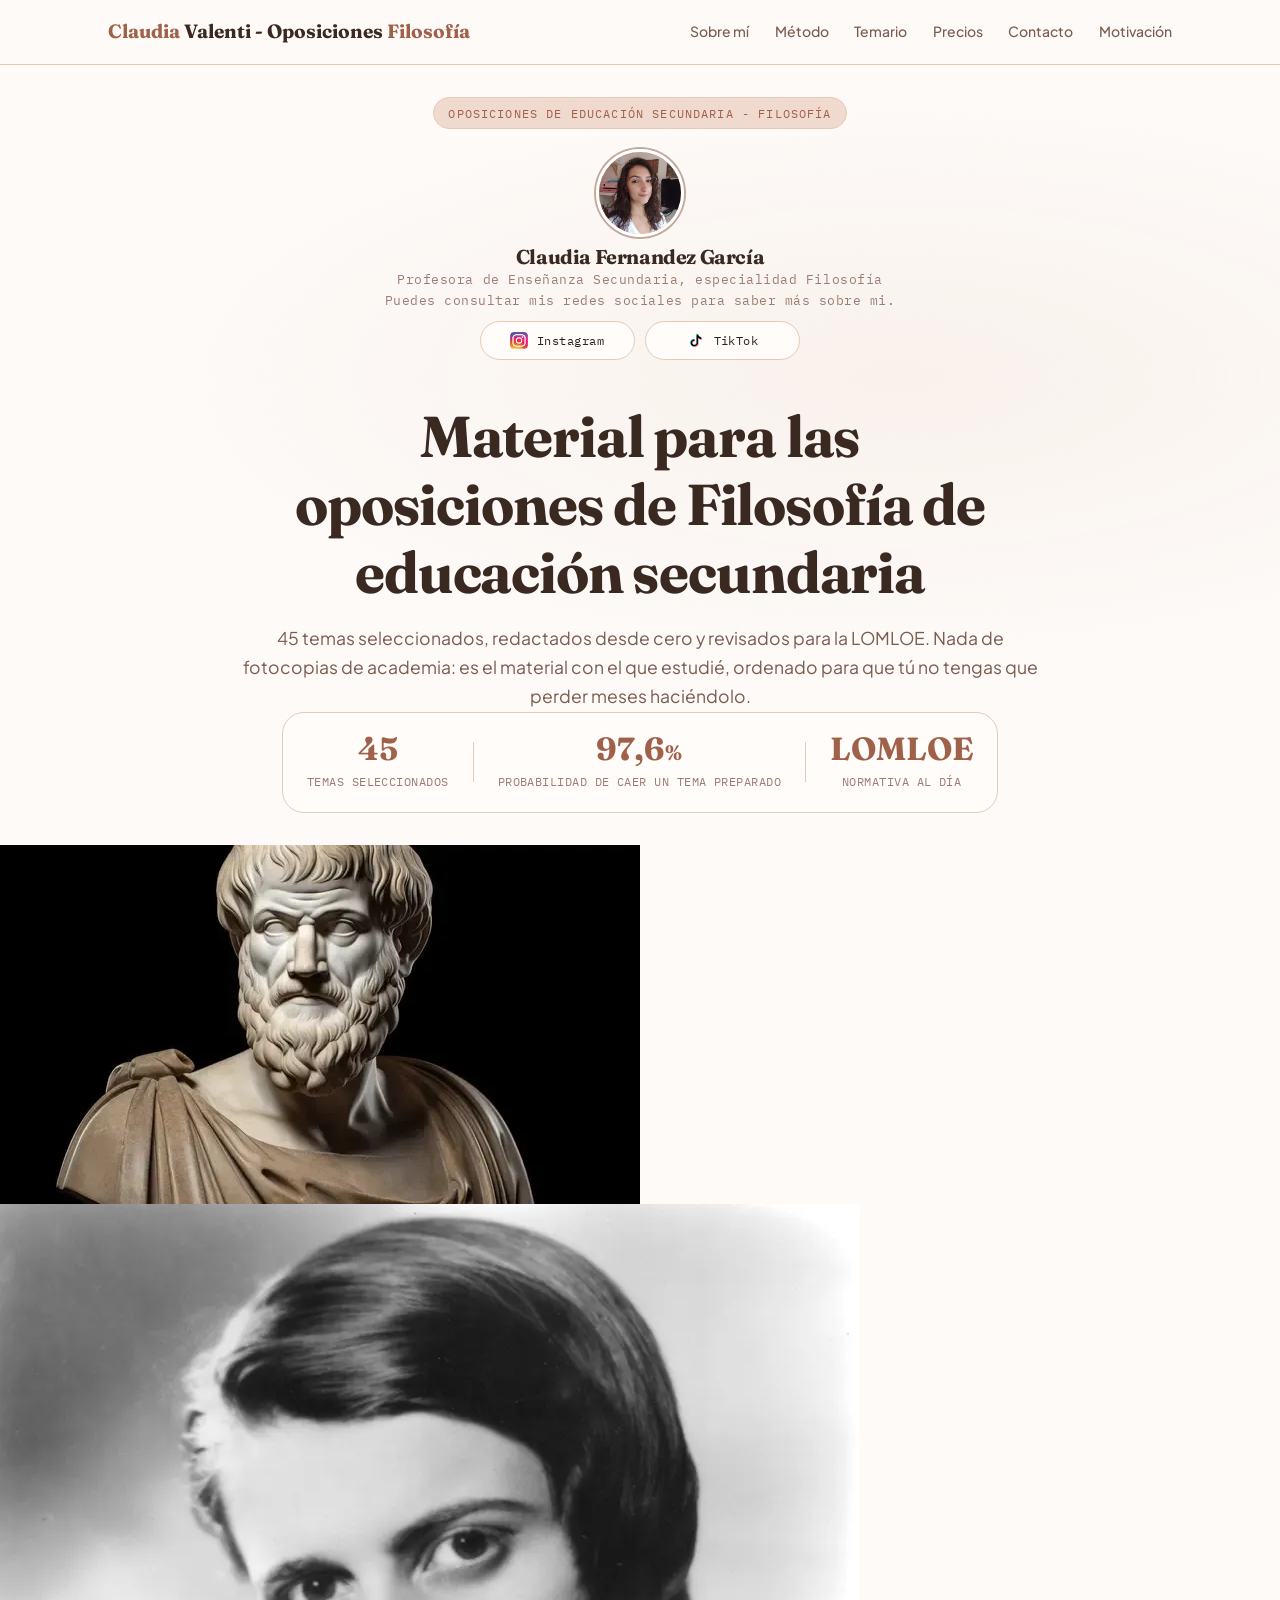
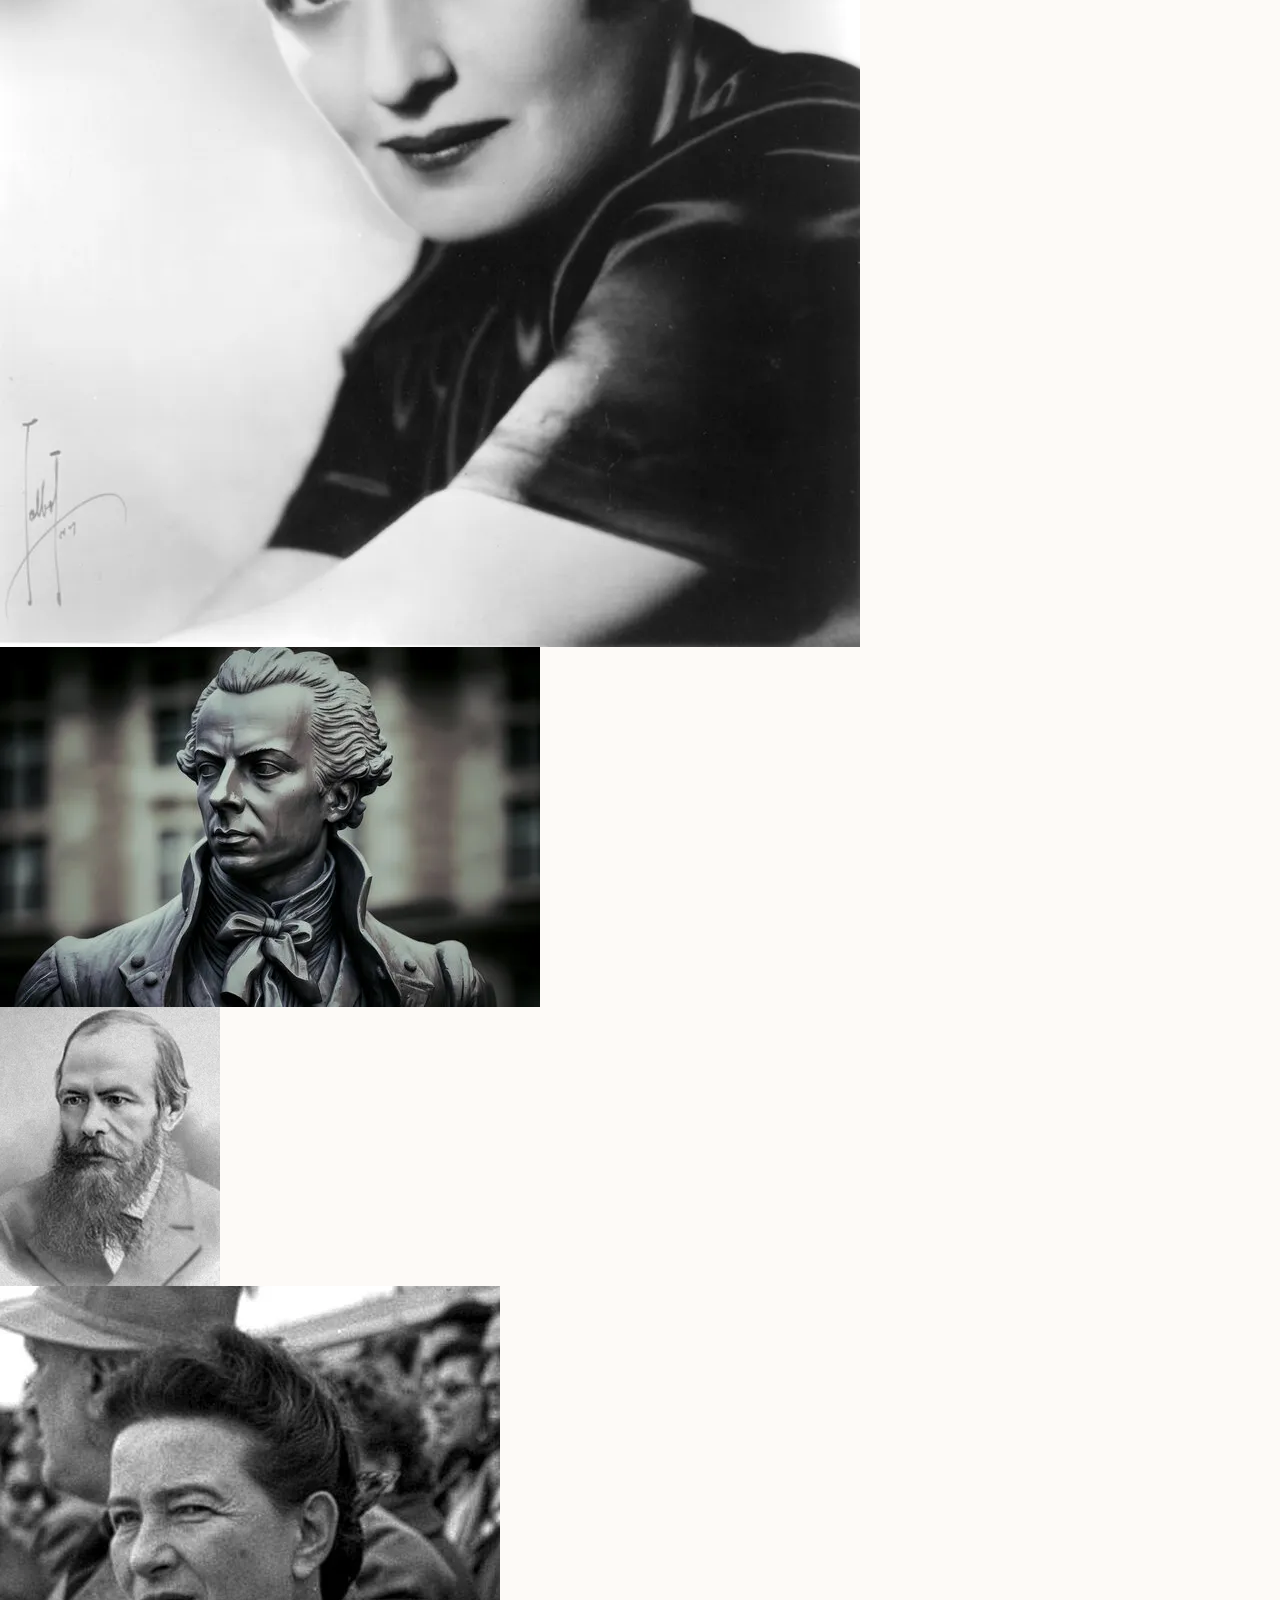
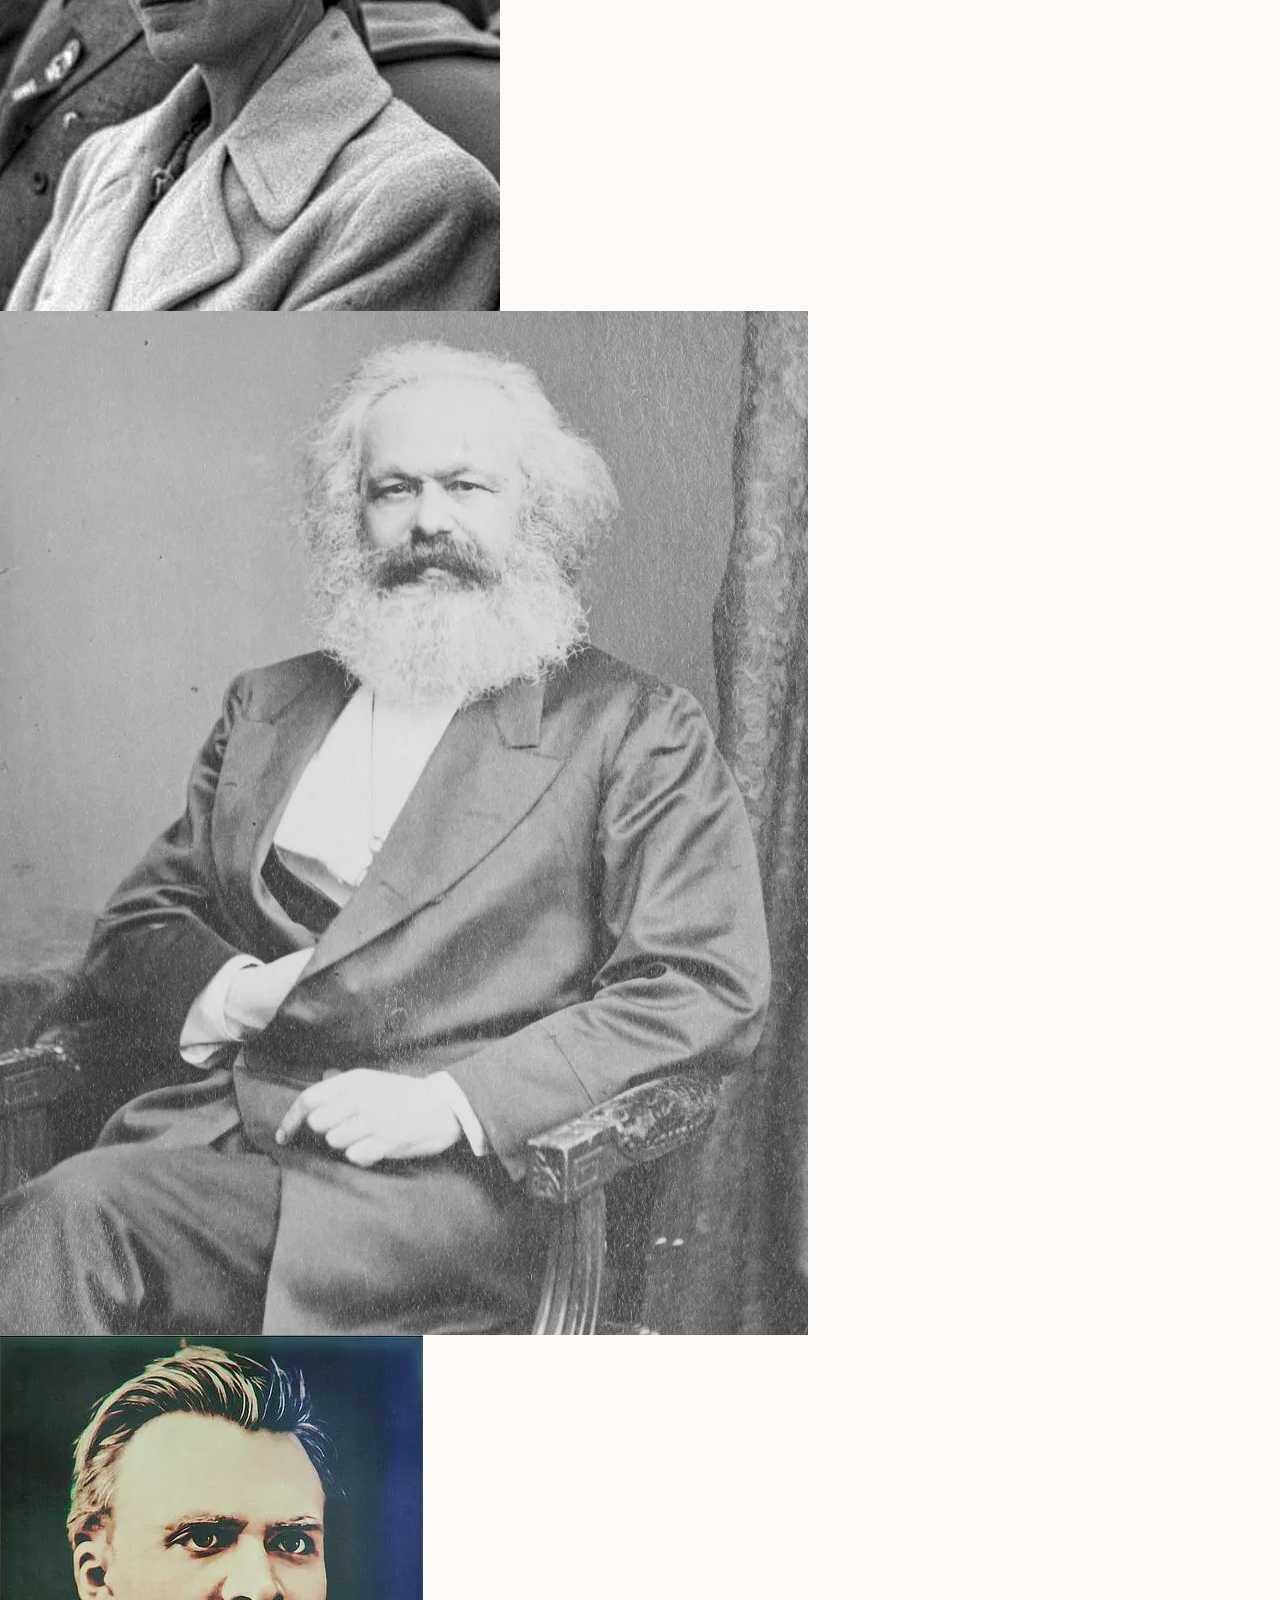
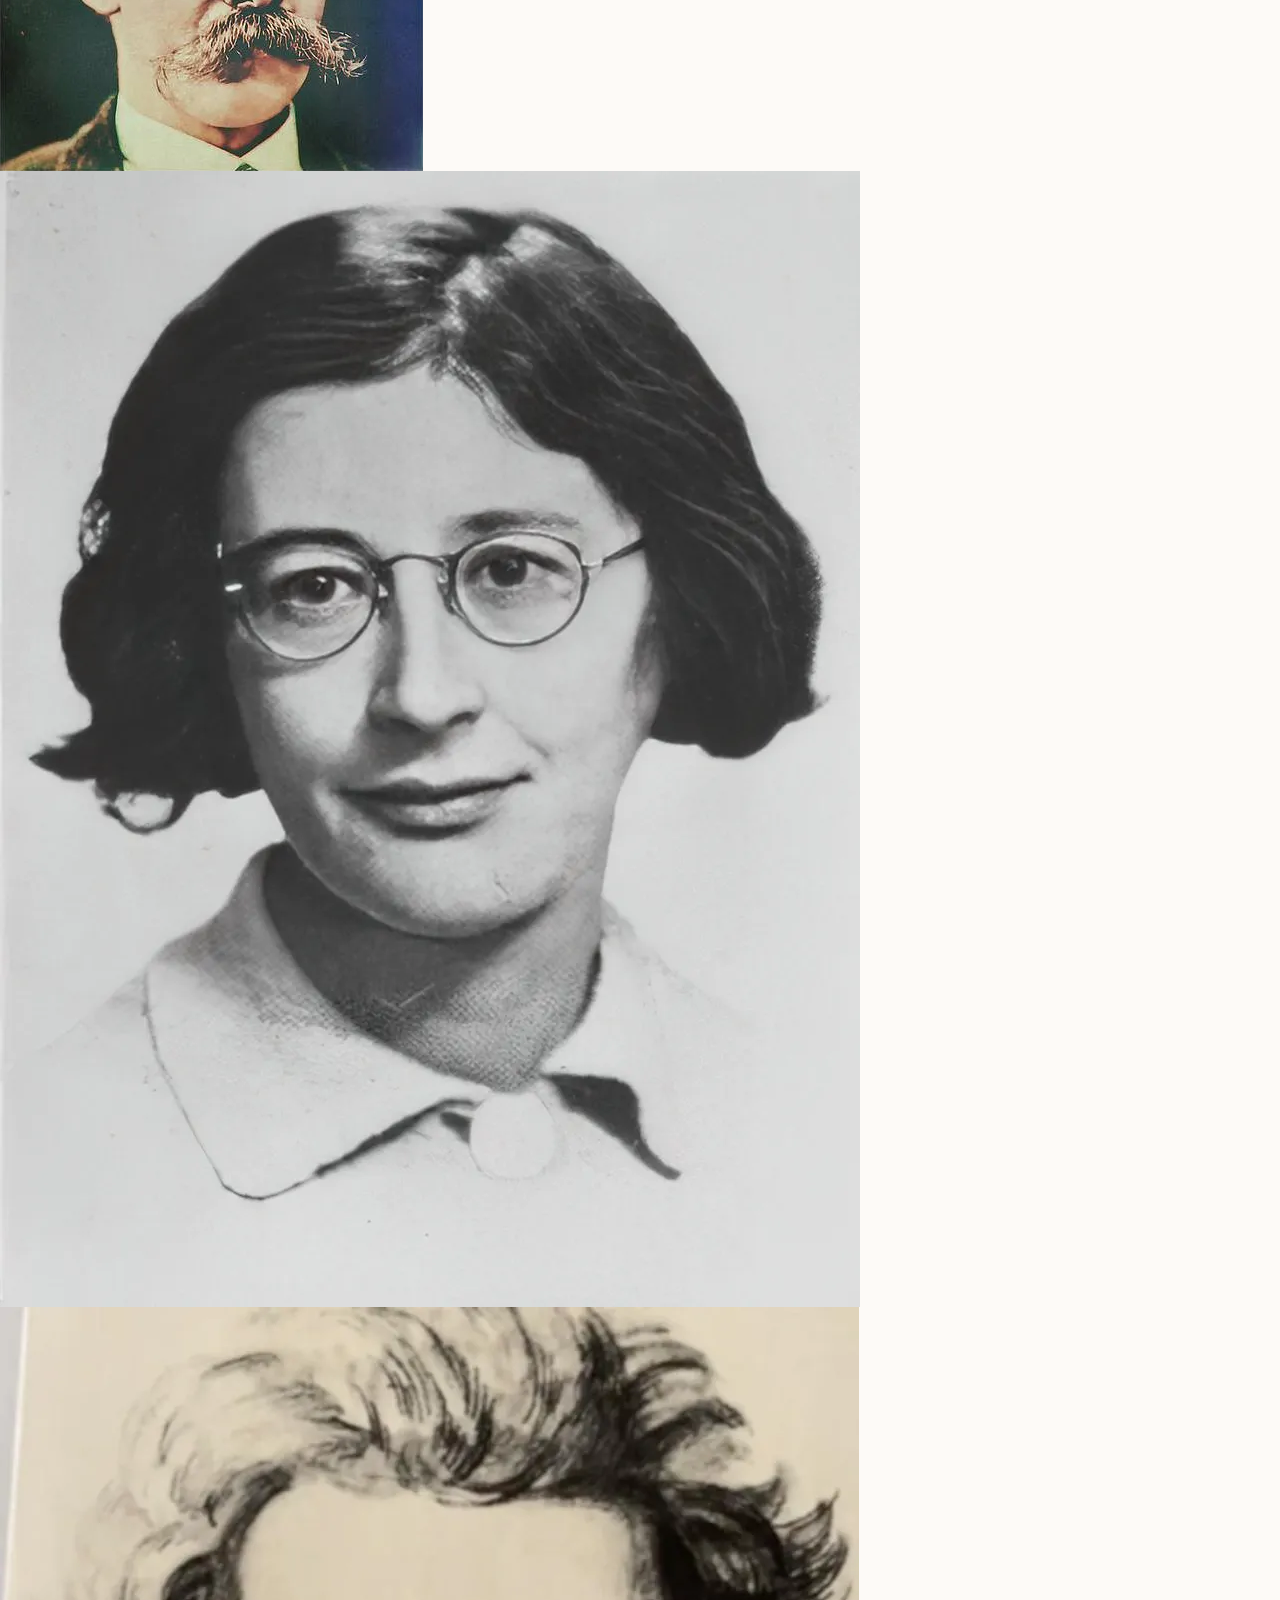
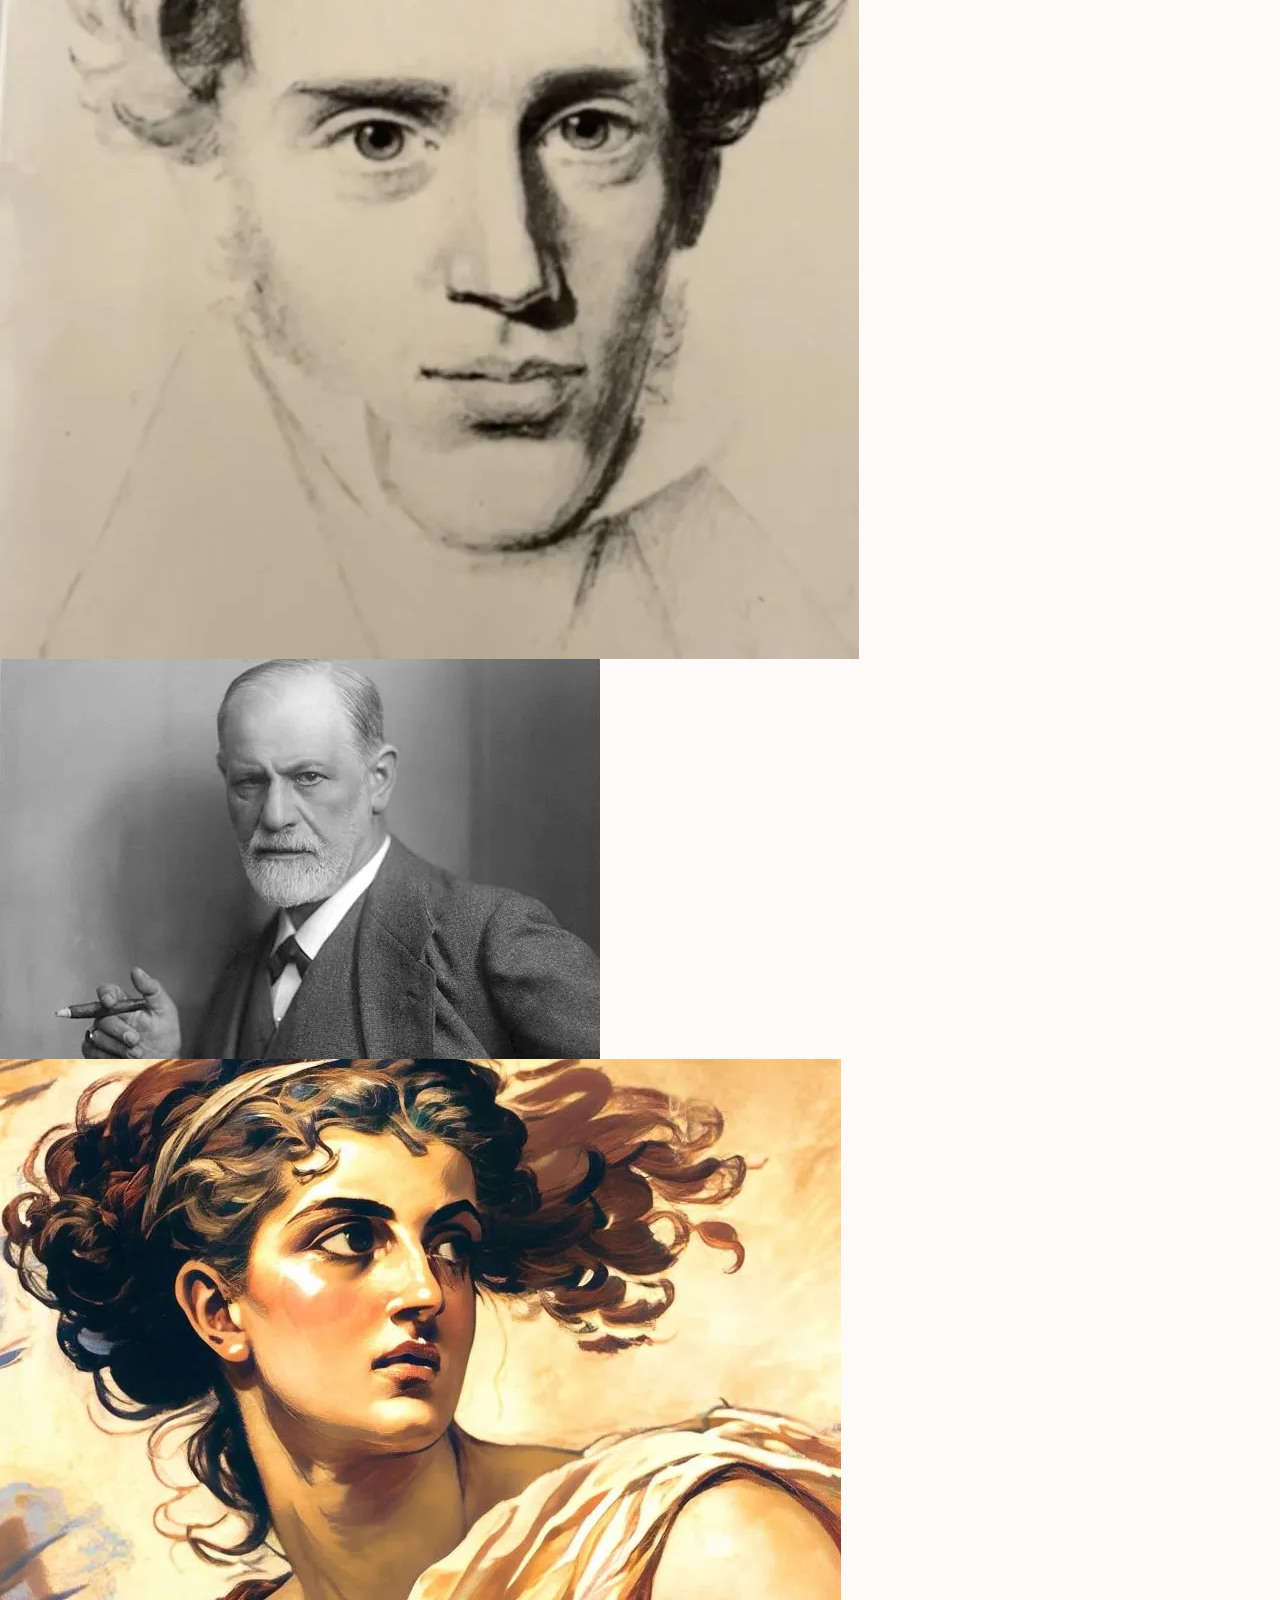
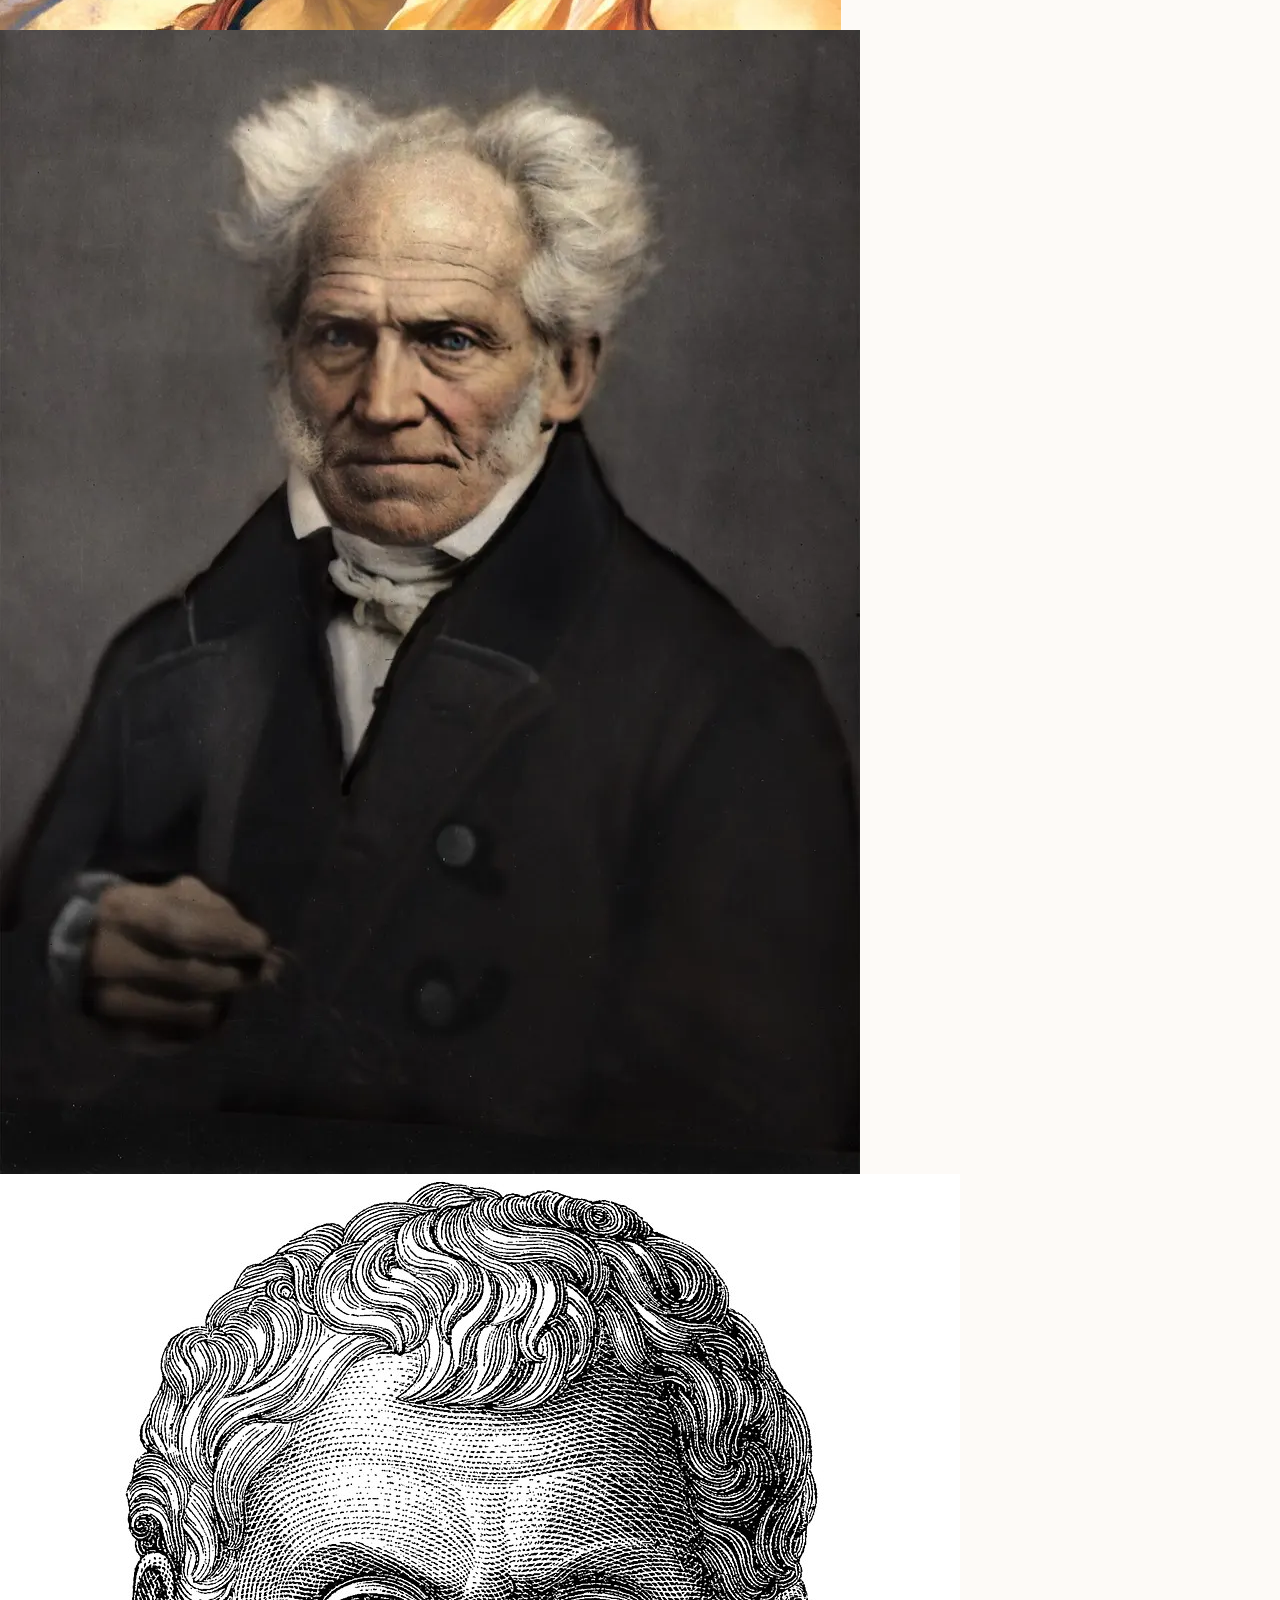
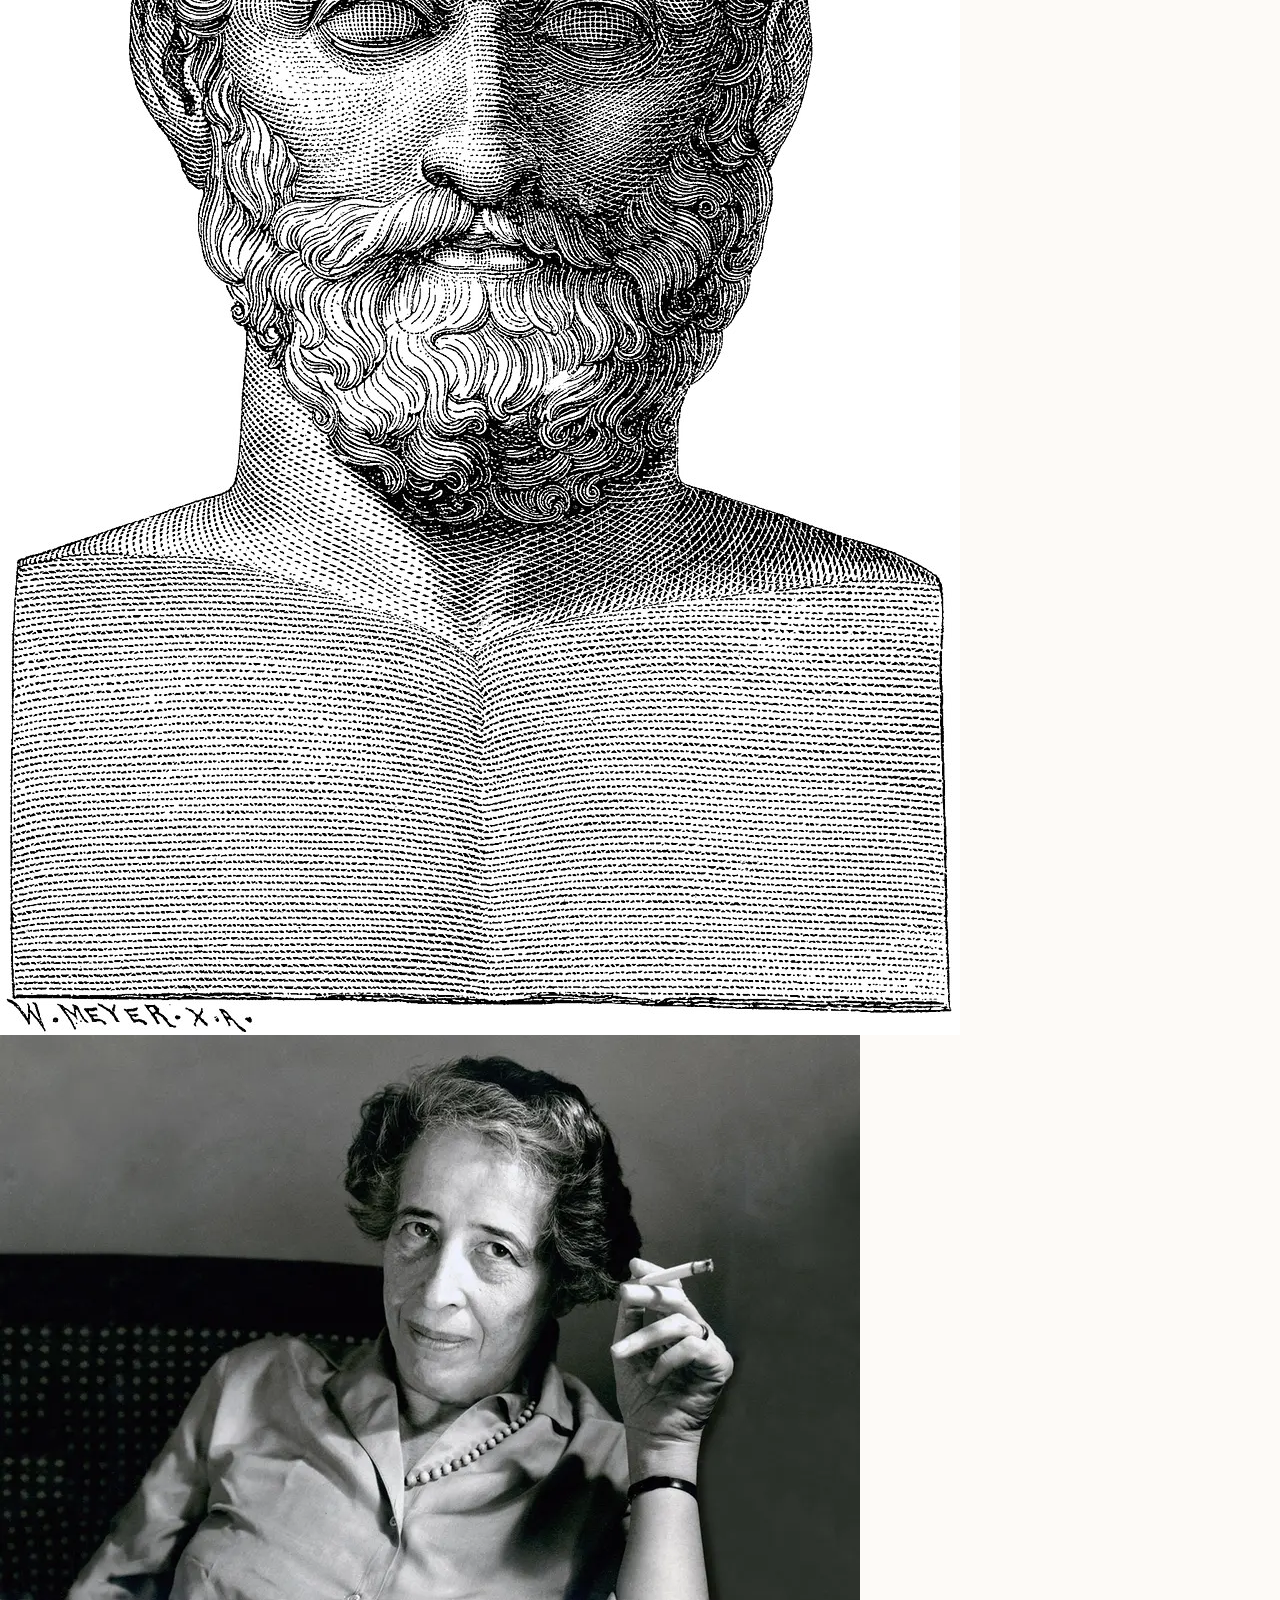
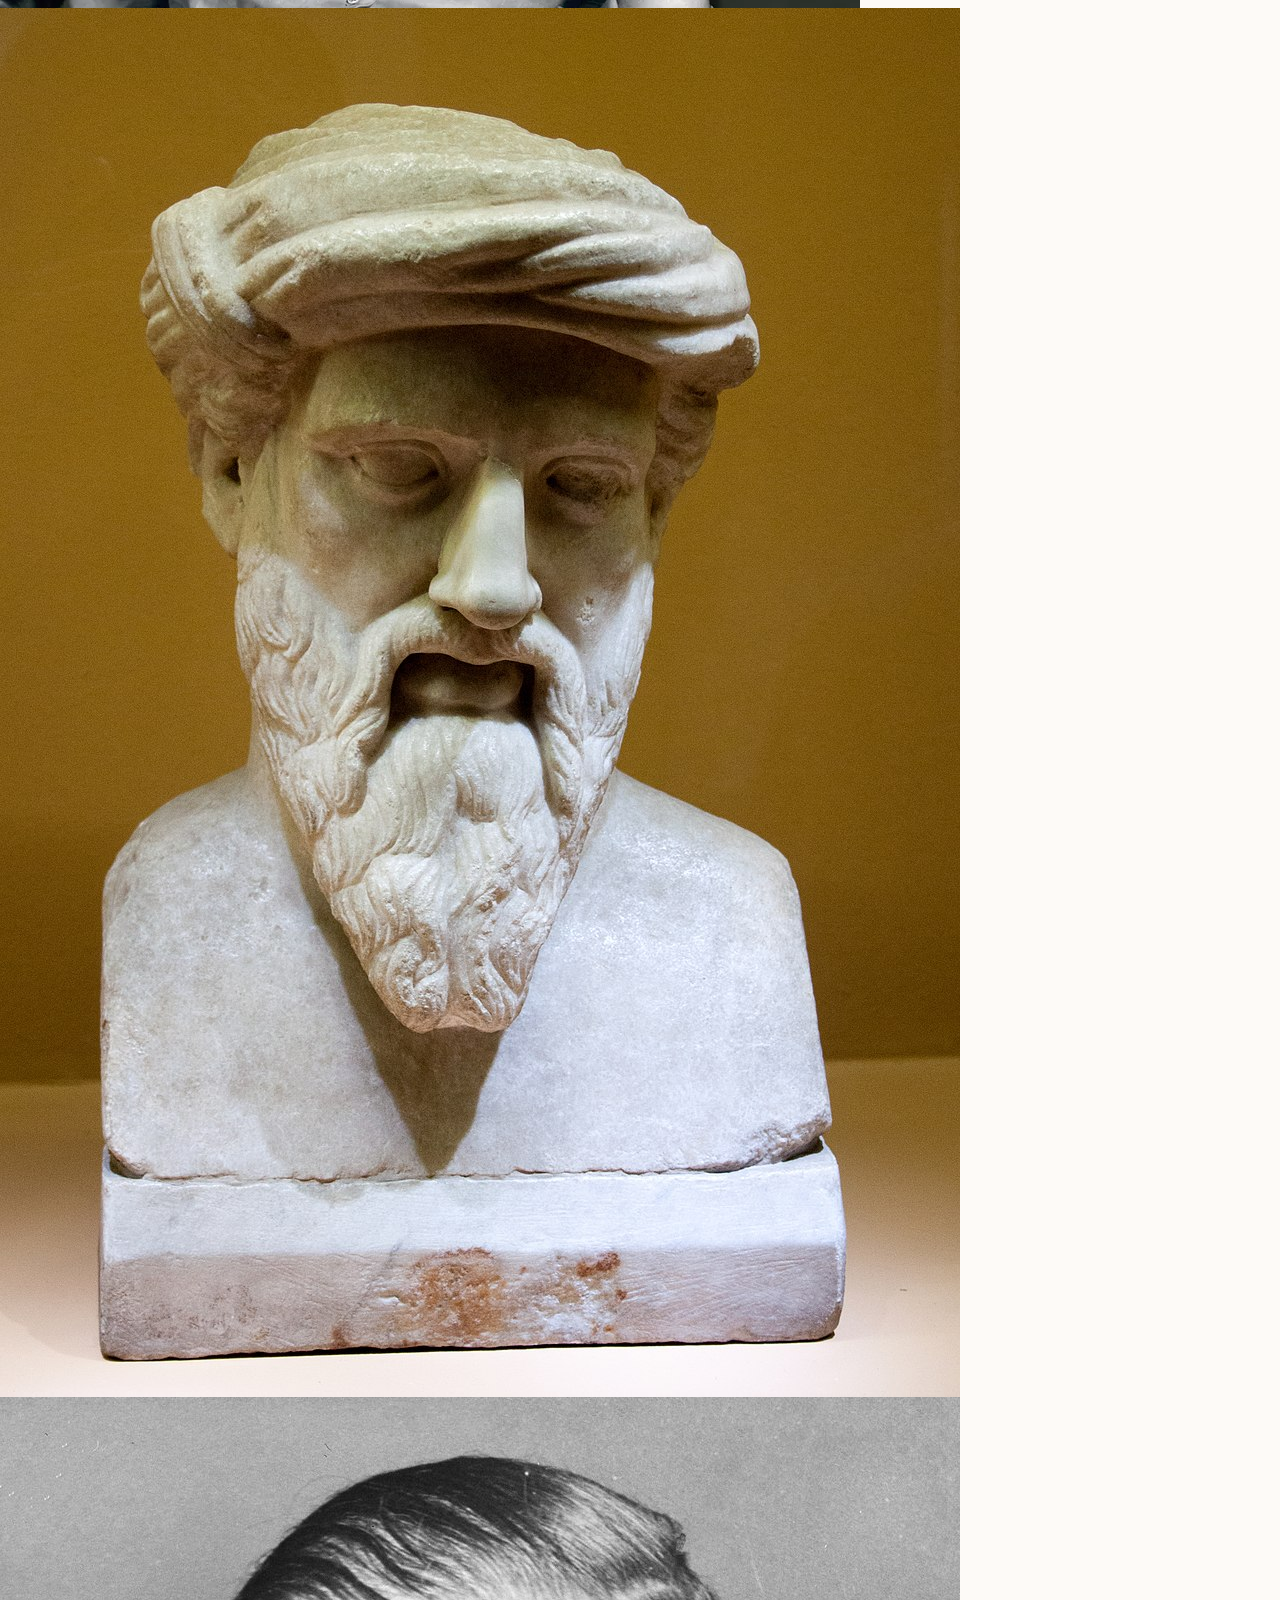
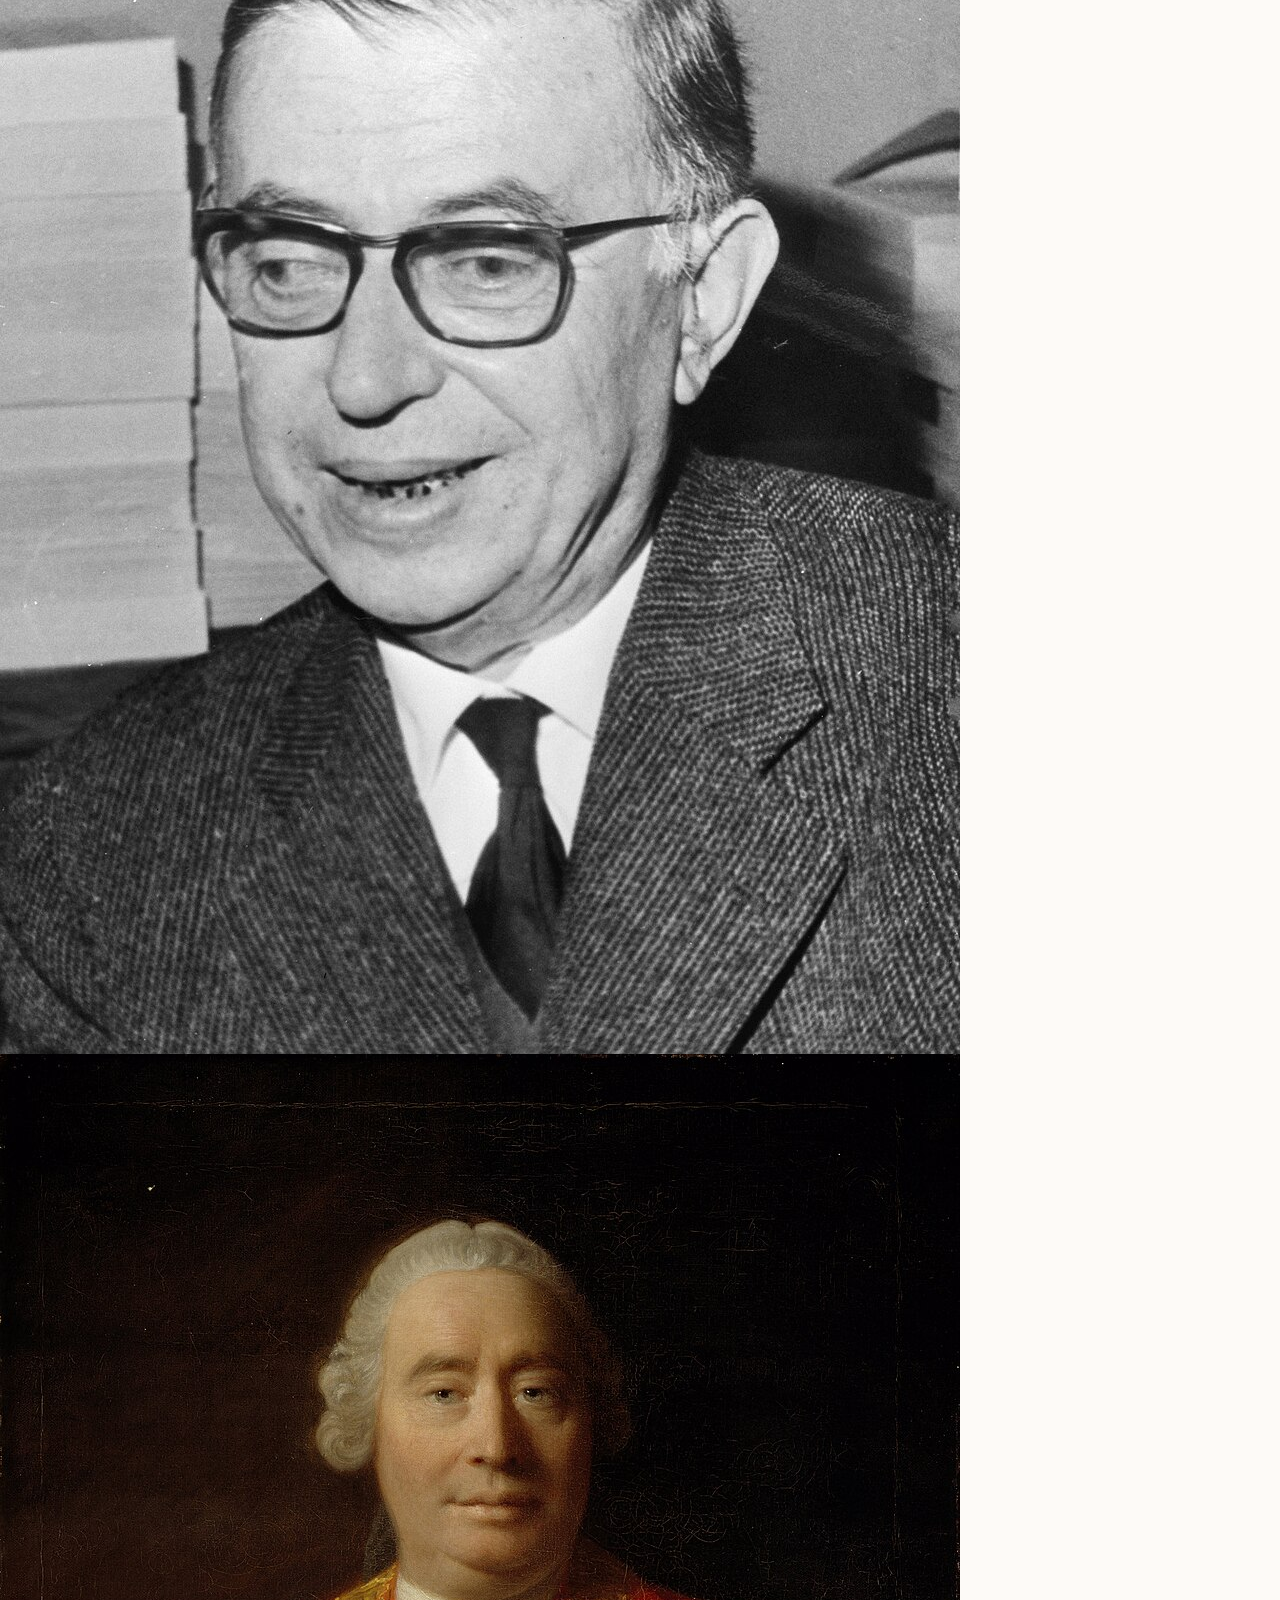
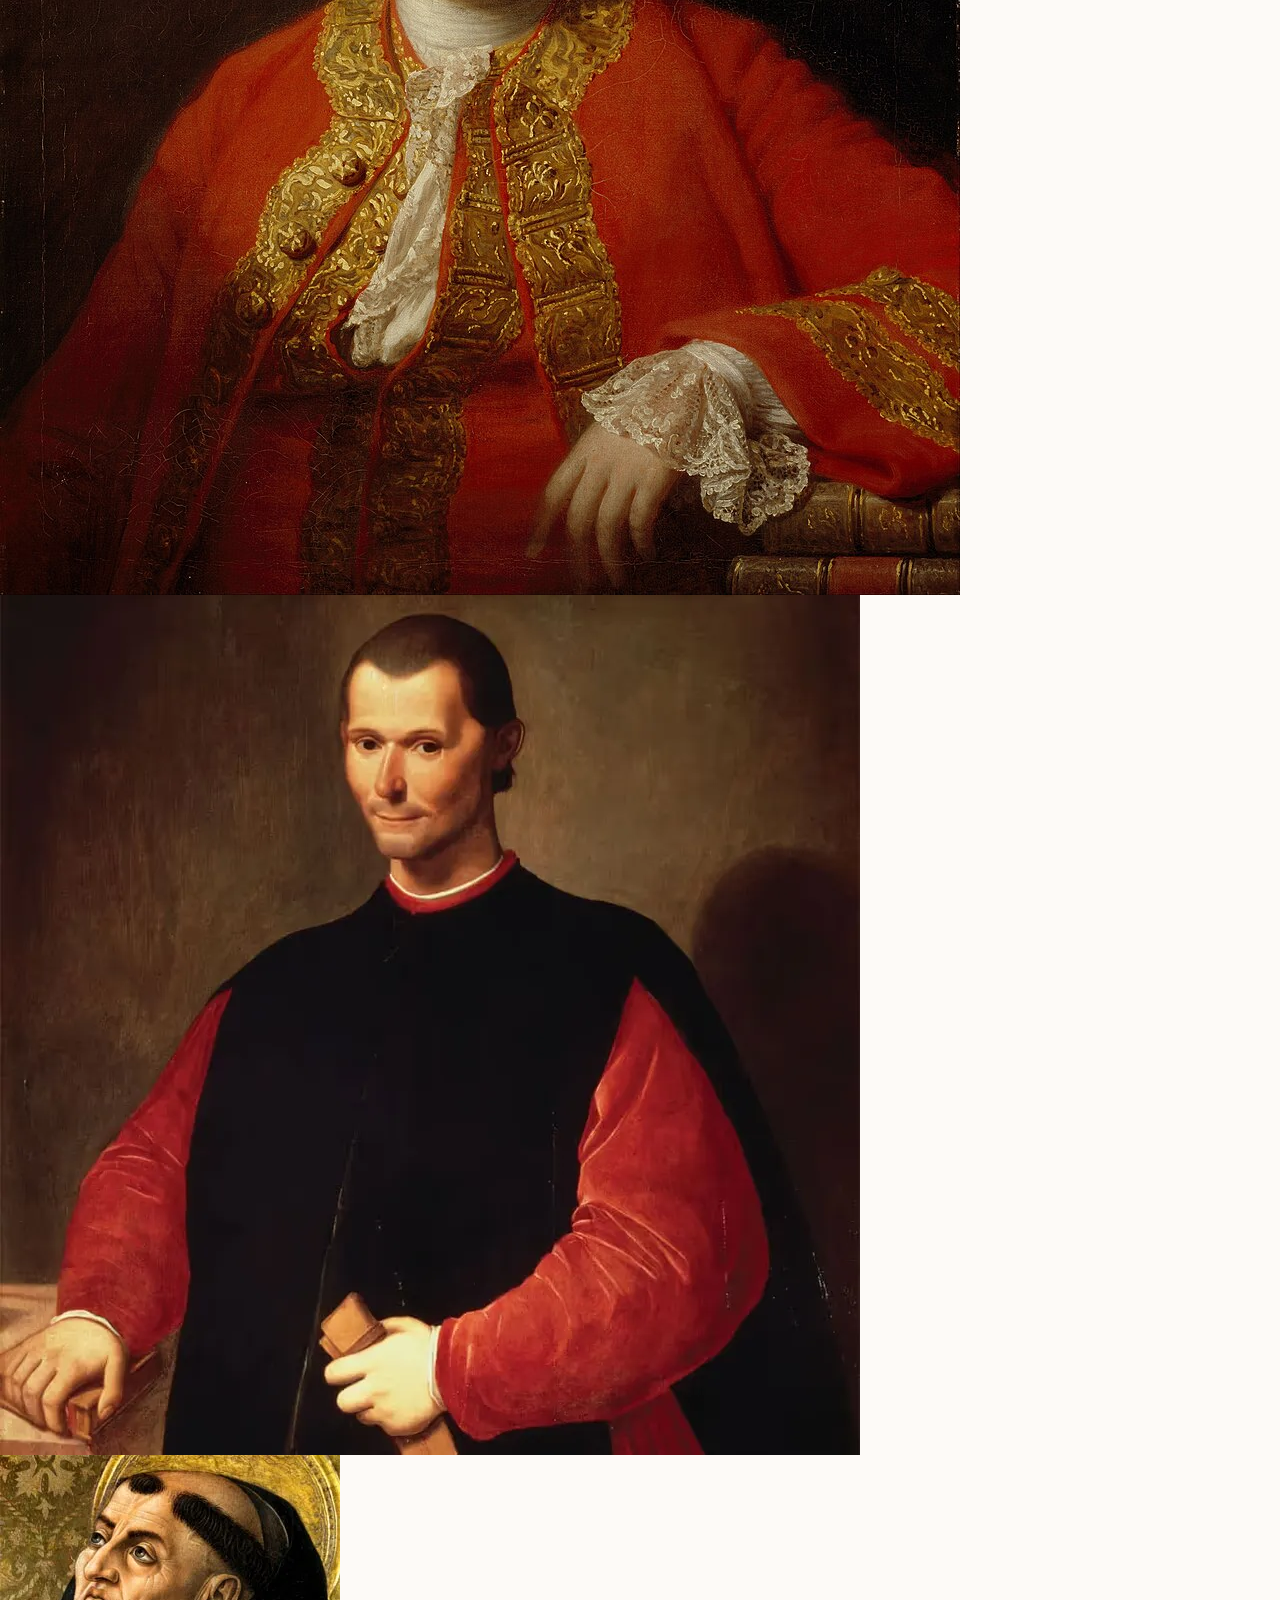
==== commit 410c1276: "descuento hasta 35€" ====
--- a/index.html
+++ b/index.html
@@ -58,7 +58,7 @@
               </a>
               <a class="about__social-link" href="https://www.tiktok.com/@filoclaus" target="_blank"
                 rel="noopener noreferrer">
-                <img src="assets/img/tiktokLogo.webp" alt="Logo de TikTok">
+                <img src="assets/img/tiktoklogo.webp" alt="Logo de TikTok">
                 <span>TikTok</span>
               </a>
             </div>
@@ -326,8 +326,8 @@
           consultarlo e imprimirlo en cualquier parte.
         </p>
         <p class="lead lead--center lead--descuento">
-          <span class="descuento__pct">10%</span>
-           de descuento por etiquetarnos en redes sociales
+          
+           Descuento de hasta <span class="descuento__pct">30€</span> por etiquetarnos en redes sociales, el 10% de tu compra!
         </p>
 
 
@@ -796,4 +796,4 @@
 
 </body>
 
-</html>
+</html>
